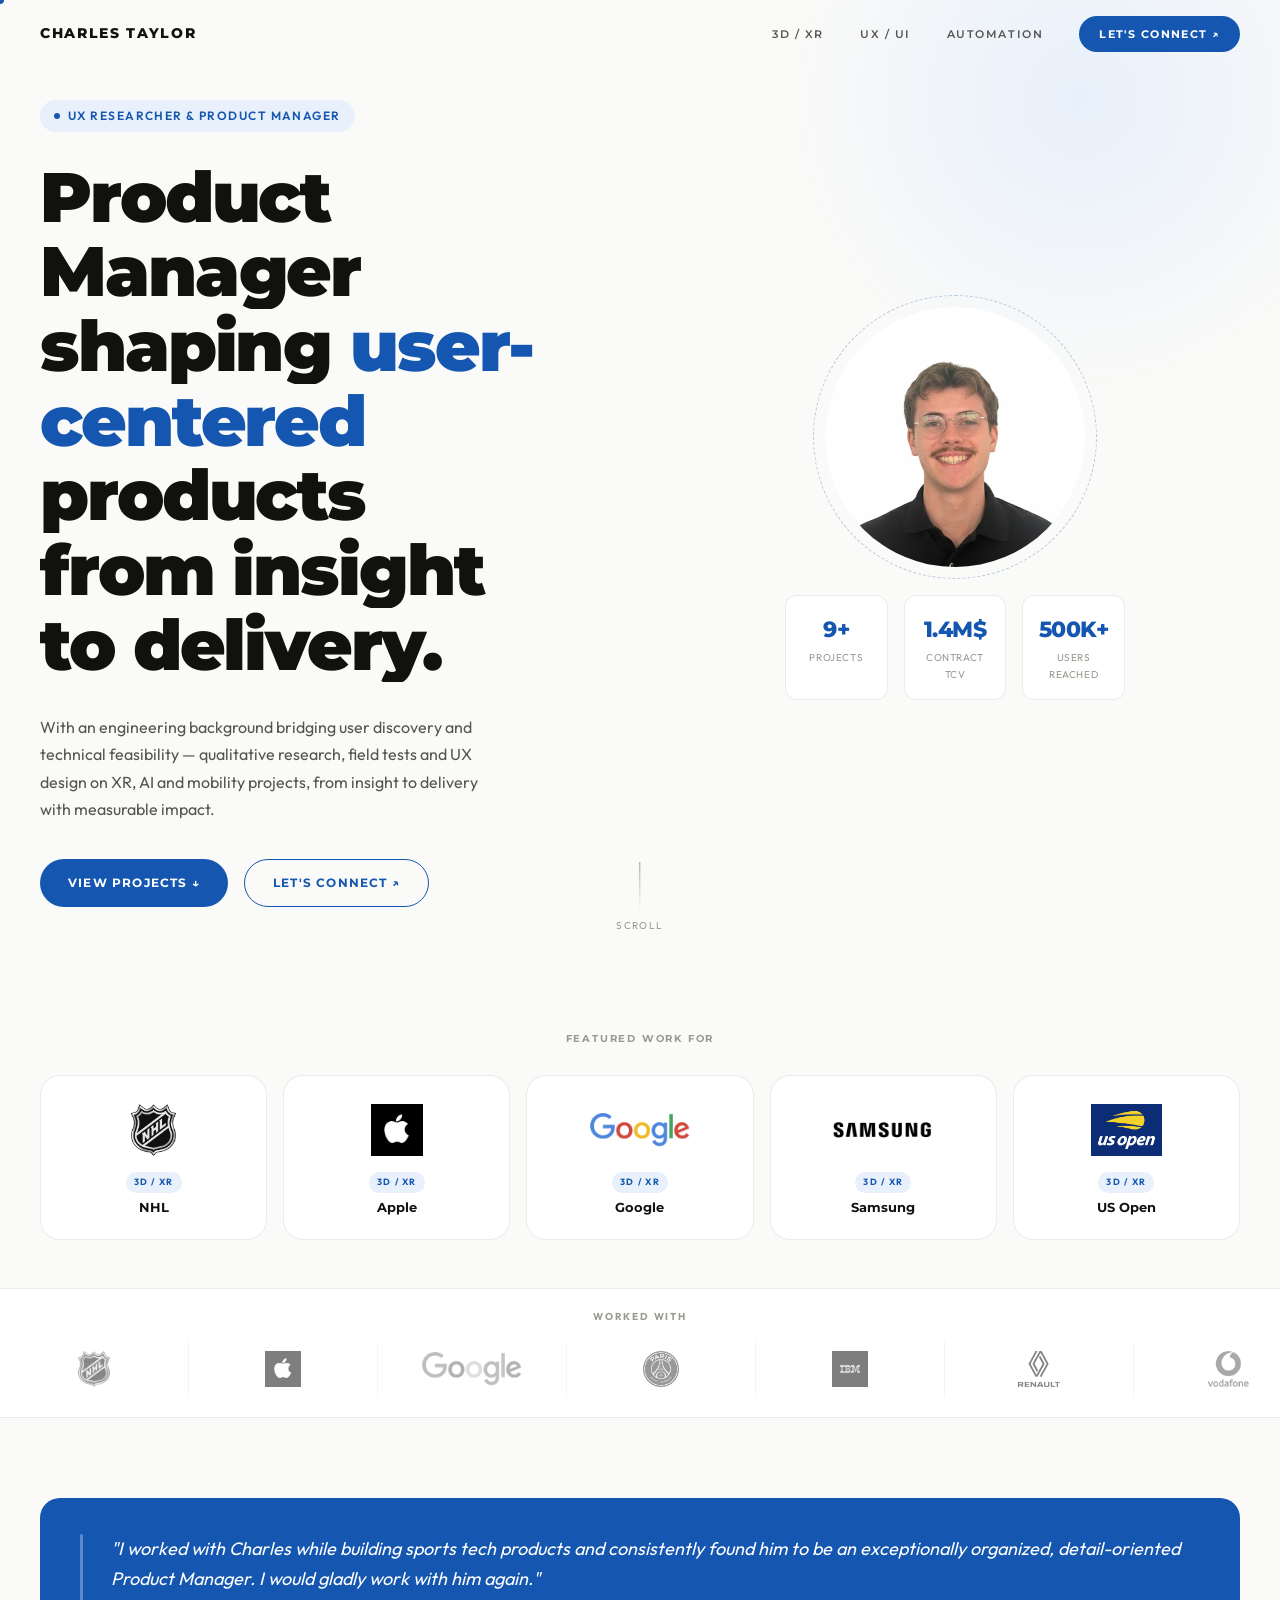
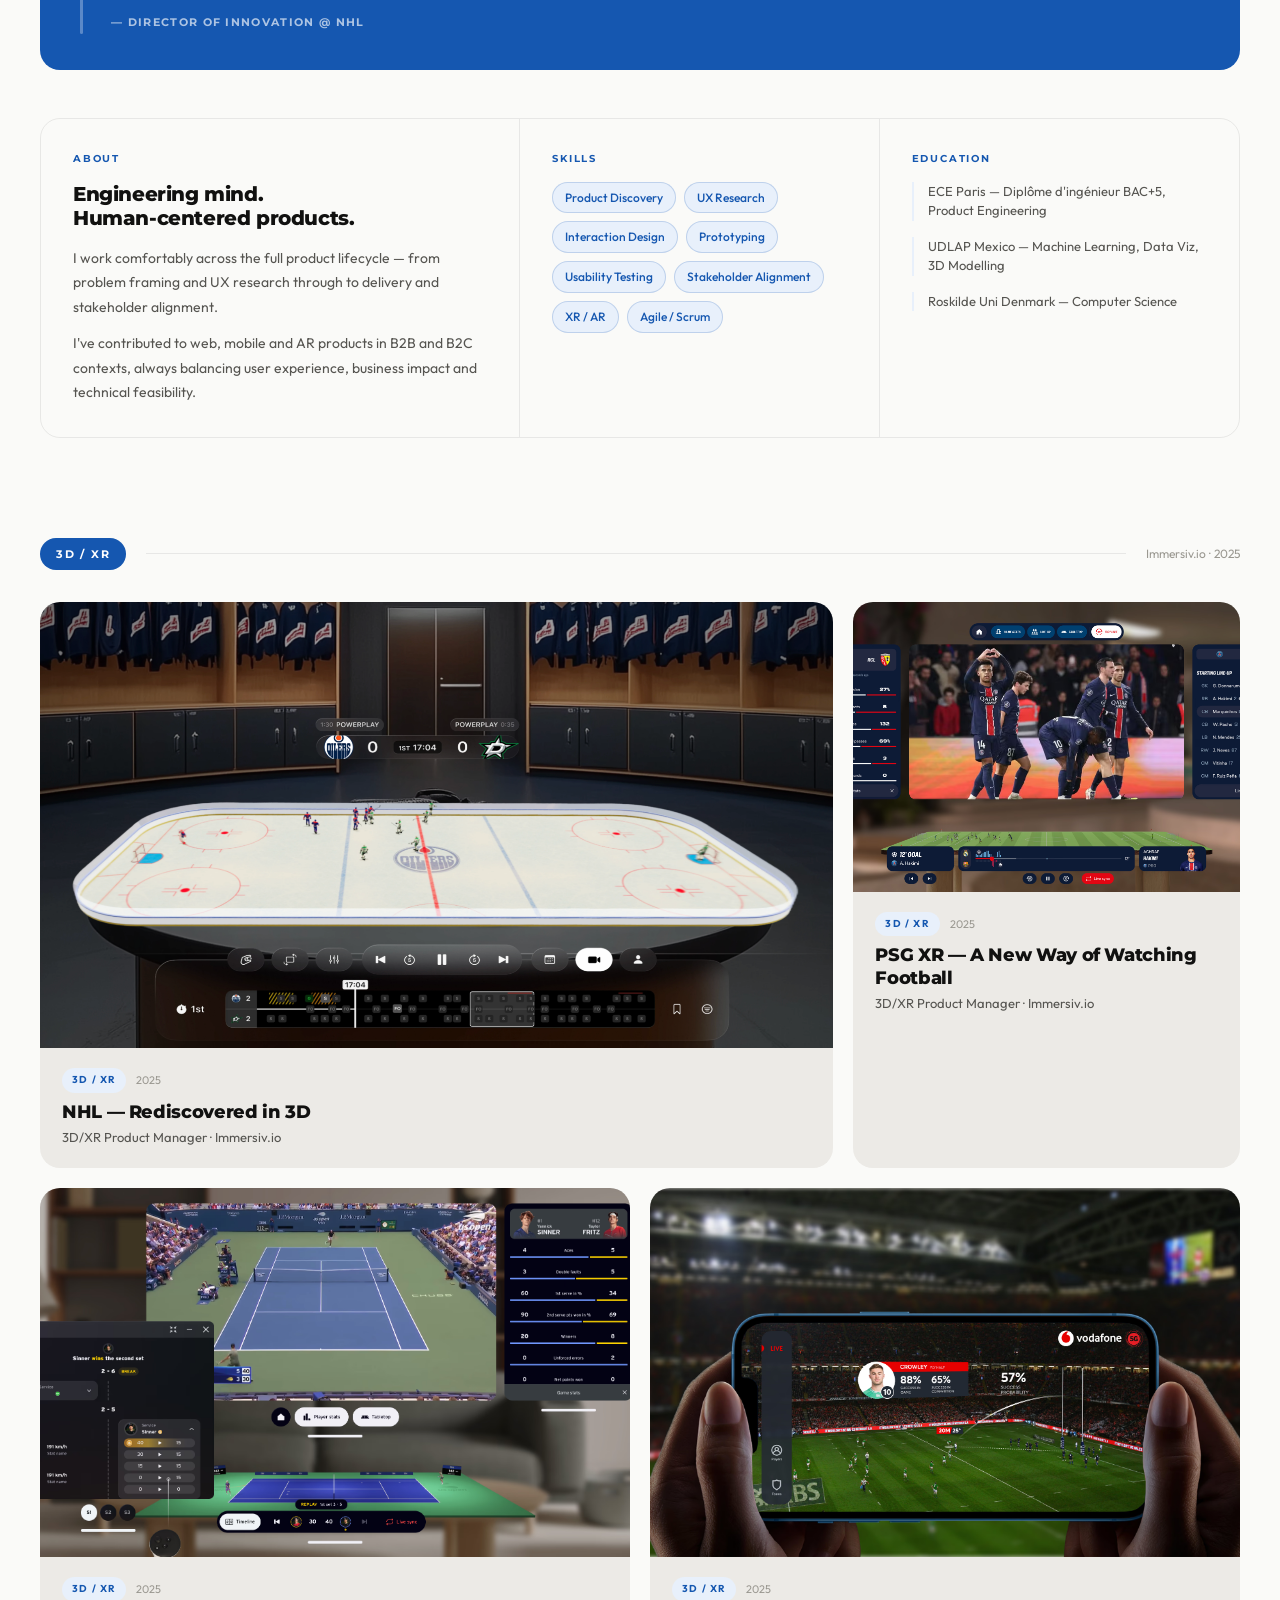
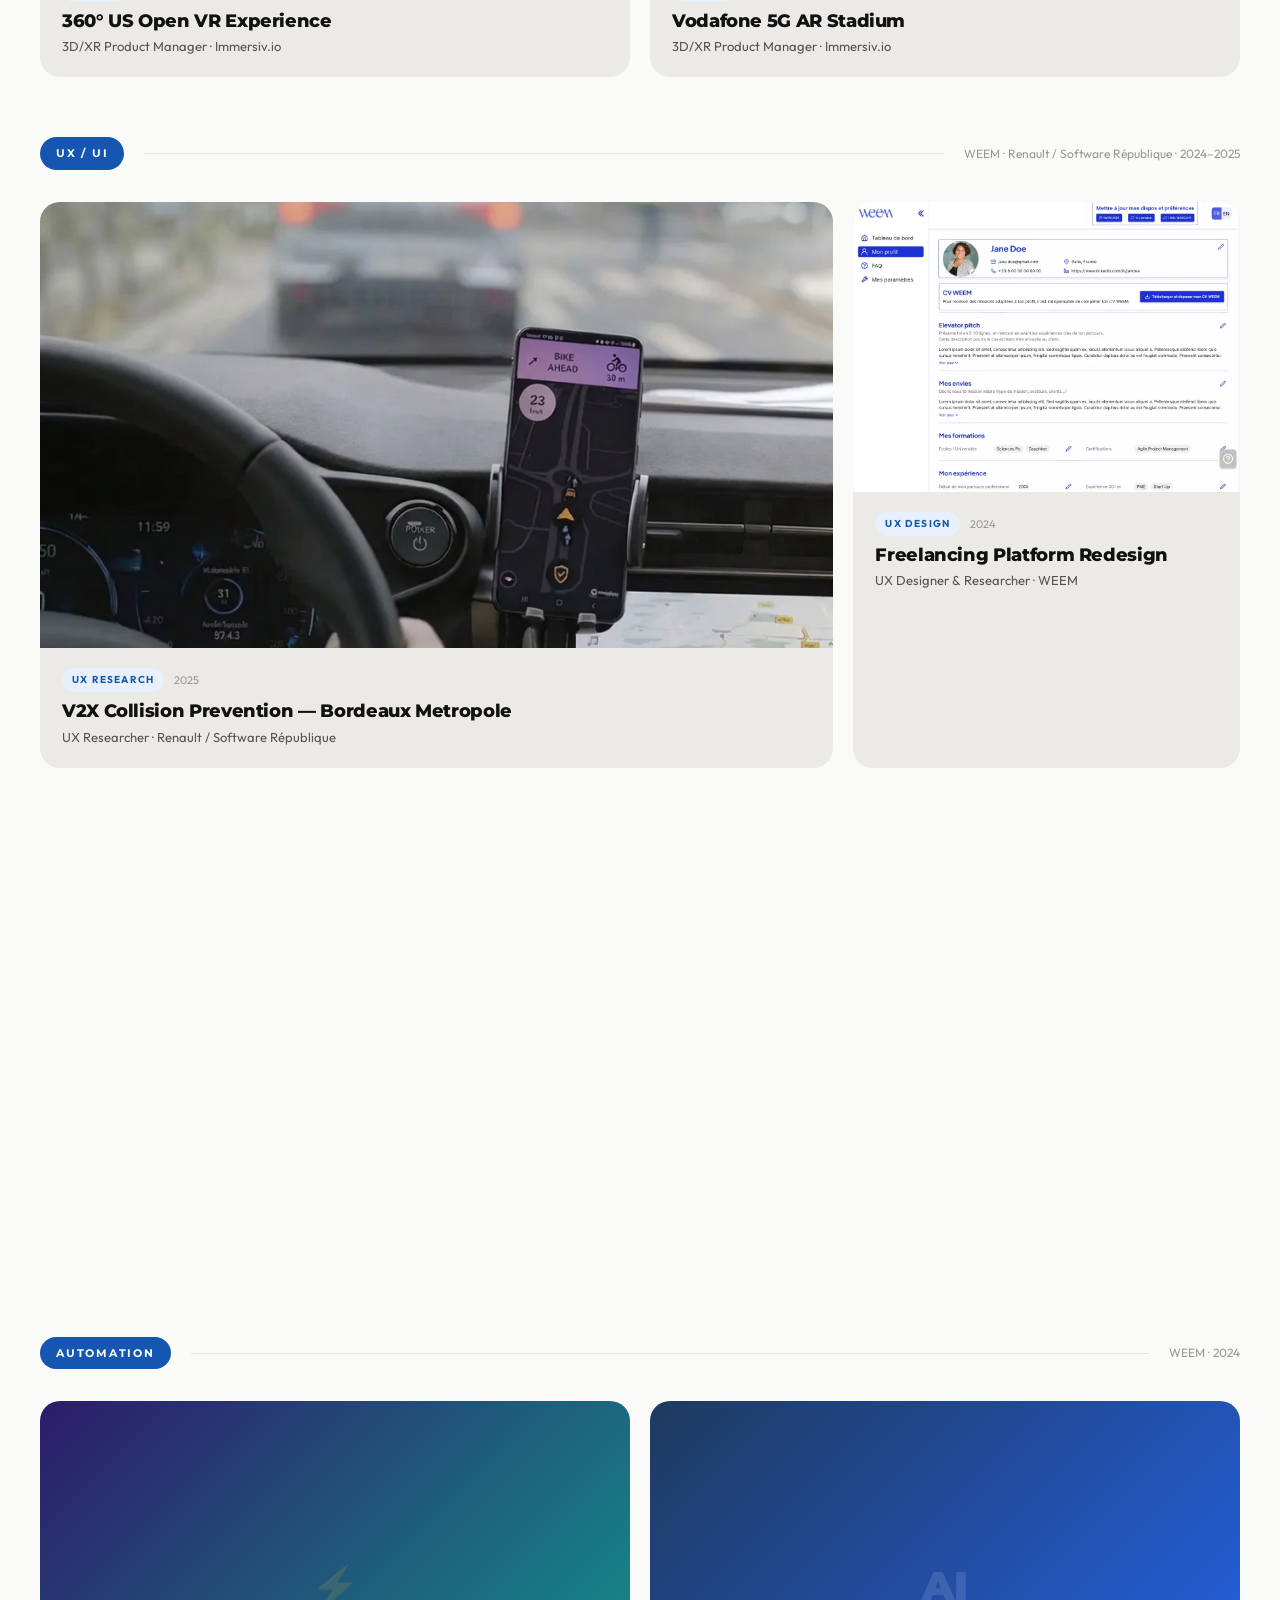
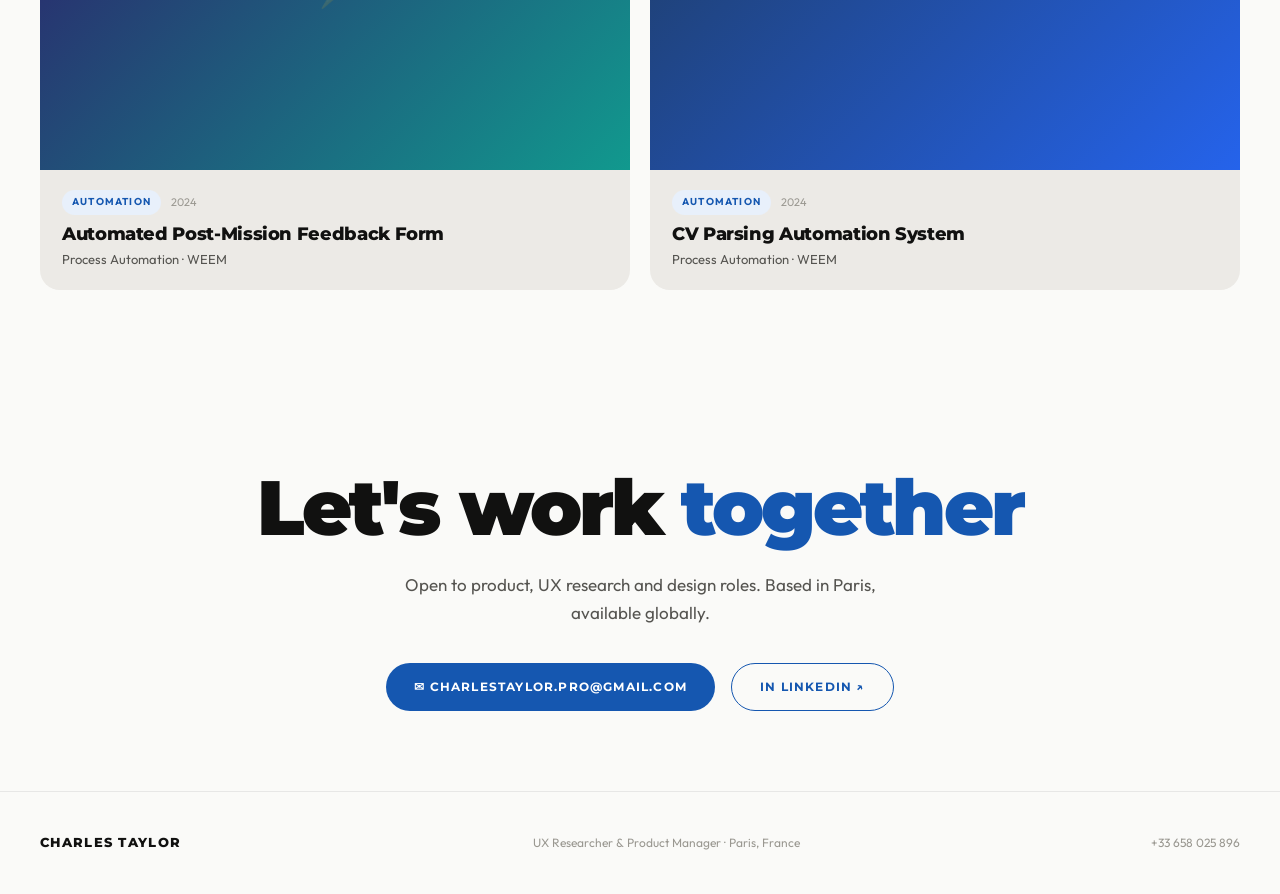
==== portfolio/index.html @ 67de45f5 "fix: correct file structure" ====
<!DOCTYPE html>
<html lang="en">
<head>
  <meta charset="UTF-8" />
  <meta name="viewport" content="width=device-width, initial-scale=1.0" />
  <title>Charles Taylor — UX Researcher & Product Manager</title>
  <link rel="stylesheet" href="css/style.css" />
  <style>
    body { opacity: 0; }
    /* Home-specific styles */
    .hero { background: var(--bg); }
    .projects-section { padding: 60px 0; }
    .projects-section + .projects-section { padding-top: 0; }

    /* Project card image fill */
    .pcard-img-wrap {
      width: 100%; height: 100%;
      position: relative; overflow: hidden;
    }
    .pcard-img-wrap img {
      width: 100%; height: 100%; 
      object-fit: cover;
      transition: transform 0.7s cubic-bezier(0.25, 0.46, 0.45, 0.94);
      display: block;
    }
    .project-card:hover .pcard-img-wrap img { transform: scale(1.06); }

    .pcard-gradient {
      position: absolute;
      inset: 0;
      background: linear-gradient(to top, rgba(13,61,128,0.8) 0%, rgba(13,61,128,0.1) 55%, transparent 100%);
      opacity: 0;
      transition: opacity 0.4s;
    }
    .project-card:hover .pcard-gradient { opacity: 1; }

    .pcard-overlay-title {
      position: absolute;
      bottom: 0; left: 0; right: 0;
      padding: 24px;
      color: var(--white);
      opacity: 0;
      transform: translateY(8px);
      transition: opacity 0.4s, transform 0.4s;
    }
    .project-card:hover .pcard-overlay-title {
      opacity: 1;
      transform: translateY(0);
    }
    .pcard-overlay-title span {
      display: block;
      font-size: 11px;
      font-weight: 700;
      letter-spacing: 0.14em;
      text-transform: uppercase;
      opacity: 0.75;
      margin-bottom: 4px;
    }
    .pcard-overlay-title strong {
      font-family: var(--ff-display);
      font-size: 18px;
      font-weight: 800;
      letter-spacing: -0.01em;
    }

    /* Fallback solid color cards (for automation projects) */
    .card-solid {
      width: 100%; height: 100%;
      display: flex;
      align-items: center;
      justify-content: center;
      font-family: var(--ff-display);
      font-size: 40px;
      font-weight: 900;
      color: rgba(255,255,255,0.12);
    }
    .card-solid.a { background: linear-gradient(135deg, #1557B0 0%, #2B72D0 100%); }
    .card-solid.b { background: linear-gradient(135deg, #0D3D80 0%, #1557B0 100%); }
    .card-solid.c { background: linear-gradient(135deg, #1a1a2e 0%, #16213e 100%); }
    .card-solid.d { background: linear-gradient(135deg, #2d1b69 0%, #11998e 100%); }
    .card-solid.e { background: linear-gradient(135deg, #1e3a5f 0%, #2563eb 100%); }
  </style>
</head>
<body>

  <!-- Cursor -->
  <div class="cursor-dot"></div>
  <div class="cursor-ring"></div>

  <!-- Nav -->
  <nav class="nav">
    <a href="index.html" class="nav-logo">CHARLES TAYLOR</a>
    <div class="nav-links">
      <a href="#xr-projects"  class="nav-link">3D / XR</a>
      <a href="#ux-projects"  class="nav-link">UX / UI</a>
      <a href="#automation"   class="nav-link">Automation</a>
      <a href="#contact"      class="nav-cta">Let's Connect ↗</a>
    </div>
    <button class="nav-menu-btn" aria-label="Open menu">
      <span></span><span></span>
    </button>
  </nav>

  <!-- Mobile Menu -->
  <div class="mobile-menu" aria-hidden="true">
    <a href="#xr-projects">3D / XR</a>
    <a href="#ux-projects">UX / UI</a>
    <a href="#automation">Automation</a>
    <a href="#contact">Let's Connect</a>
  </div>

  <!-- ══ HERO ═══════════════════════════════ -->
  <section class="hero">
    <div class="hero-inner">
      <div class="hero-left">
        <div class="hero-tag">UX Researcher & Product Manager</div>
        <h1 class="hero-title">
          <span class="line"><span>Product Manager</span></span>
          <span class="line"><span>shaping <em>user-</em></span></span>
          <span class="line"><span><em>centered</em> products</span></span>
          <span class="line"><span>from insight</span></span>
          <span class="line"><span>to delivery.</span></span>
        </h1>
        <p class="hero-bio">
          With an engineering background bridging user discovery and technical feasibility —
          qualitative research, field tests and UX design on XR, AI and mobility projects,
          from insight to delivery with measurable impact.
        </p>
        <div class="hero-actions">
          <a href="#xr-projects" class="btn-primary">View Projects ↓</a>
          <a href="#contact"     class="btn-secondary">Let's Connect ↗</a>
        </div>
      </div>
      <div class="hero-right">
        <div class="hero-photo-wrap">
          <div class="hero-photo-ring"></div>
          <div class="hero-photo">
            <img src="../Brand_assets/My current portfolio/Picture of me.avif" alt="Charles Taylor" />
          </div>
        </div>
        <div class="hero-stats">
          <div class="stat-item">
            <div class="stat-num">9+</div>
            <div class="stat-label">Projects</div>
          </div>
          <div class="stat-item">
            <div class="stat-num">1.4M$</div>
            <div class="stat-label">Contract TCV</div>
          </div>
          <div class="stat-item">
            <div class="stat-num">500K+</div>
            <div class="stat-label">Users Reached</div>
          </div>
        </div>
      </div>
    </div>
    <div class="hero-scroll">
      <div class="scroll-line"></div>
      <span>Scroll</span>
    </div>
  </section>

  <!-- ══ FEATURED CLIENTS ═════════════════ -->
  <section class="featured-clients">
    <div class="container">
      <div class="featured-label">Featured work for</div>
      <div class="featured-grid">
        <a href="projects/nhl.html" class="featured-card">
          <div class="featured-card-logo">
            <img src="../Brand_assets/Logos/NHL Logo.avif" alt="NHL" />
          </div>
          <div class="featured-card-info">
            <span class="featured-card-tag">3D / XR</span>
            <span class="featured-card-name">NHL</span>
          </div>
        </a>
        <a href="projects/psg.html" class="featured-card">
          <div class="featured-card-logo">
            <img src="../Brand_assets/Logos/Apple Logo.avif" alt="Apple" />
          </div>
          <div class="featured-card-info">
            <span class="featured-card-tag">3D / XR</span>
            <span class="featured-card-name">Apple</span>
          </div>
        </a>
        <a href="projects/psg.html" class="featured-card">
          <div class="featured-card-logo">
            <img src="../Brand_assets/Logos/Google logo.avif" alt="Google" />
          </div>
          <div class="featured-card-info">
            <span class="featured-card-tag">3D / XR</span>
            <span class="featured-card-name">Google</span>
          </div>
        </a>
        <a href="projects/nhl.html" class="featured-card">
          <div class="featured-card-logo">
            <img src="../Brand_assets/Logos/Samsung Logo.avif" alt="Samsung" />
          </div>
          <div class="featured-card-info">
            <span class="featured-card-tag">3D / XR</span>
            <span class="featured-card-name">Samsung</span>
          </div>
        </a>
        <a href="projects/usopen.html" class="featured-card">
          <div class="featured-card-logo">
            <img src="../Brand_assets/Logos/Us Open logo.avif" alt="US Open" />
          </div>
          <div class="featured-card-info">
            <span class="featured-card-tag">3D / XR</span>
            <span class="featured-card-name">US Open</span>
          </div>
        </a>
      </div>
    </div>
  </section>

  <!-- ══ LOGO STRIP ════════════════════════ -->
  <div class="logo-strip">
    <div class="logo-strip-label">Worked with</div>
    <div class="logo-track">
      <!-- Set 1 -->
      <div class="logo-set">
        <div class="logo-item"><img src="../Brand_assets/Logos/NHL Logo.avif" alt="NHL" /></div>
        <div class="logo-item"><img src="../Brand_assets/Logos/Apple Logo.avif" alt="Apple" /></div>
        <div class="logo-item"><img src="../Brand_assets/Logos/Google logo.avif" alt="Google" /></div>
        <div class="logo-item"><img src="../Brand_assets/Logos/PSG Logo.avif" alt="PSG" /></div>
        <div class="logo-item"><img src="../Brand_assets/Logos/IBM Logo.avif" alt="IBM" /></div>
        <div class="logo-item"><img src="../Brand_assets/Logos/Renault logo.avif" alt="Renault" /></div>
        <div class="logo-item"><img src="../Brand_assets/Logos/Vodafone Logo.avif" alt="Vodafone" /></div>
        <div class="logo-item"><img src="../Brand_assets/Logos/ESPN Logo.avif" alt="ESPN" /></div>
        <div class="logo-item"><img src="../Brand_assets/Logos/Samsung Logo.avif" alt="Samsung" /></div>
        <div class="logo-item"><img src="../Brand_assets/Logos/Atos Logo.avif" alt="Atos" /></div>
        <div class="logo-item"><img src="../Brand_assets/Logos/EVIDEN Logo.avif" alt="Eviden" /></div>
        <div class="logo-item"><img src="../Brand_assets/Logos/Orange logo.avif" alt="Orange" /></div>
        <div class="logo-item"><img src="../Brand_assets/Logos/Eye Net Logo.avif" alt="Eye-Net" /></div>
        <div class="logo-item"><img src="../Brand_assets/Logos/Software république logo.avif" alt="Software République" /></div>
        <div class="logo-item"><img src="../Brand_assets/Logos/Us Open logo.avif" alt="US Open" /></div>
        <div class="logo-item"><img src="../Brand_assets/Logos/Le Lab TBM Mouv! Logo.avif" alt="TBM" /></div>
      </div>
      <!-- Set 2 — duplicate for seamless loop -->
      <div class="logo-set">
        <div class="logo-item"><img src="../Brand_assets/Logos/NHL Logo.avif" alt="NHL" /></div>
        <div class="logo-item"><img src="../Brand_assets/Logos/Apple Logo.avif" alt="Apple" /></div>
        <div class="logo-item"><img src="../Brand_assets/Logos/Google logo.avif" alt="Google" /></div>
        <div class="logo-item"><img src="../Brand_assets/Logos/PSG Logo.avif" alt="PSG" /></div>
        <div class="logo-item"><img src="../Brand_assets/Logos/IBM Logo.avif" alt="IBM" /></div>
        <div class="logo-item"><img src="../Brand_assets/Logos/Renault logo.avif" alt="Renault" /></div>
        <div class="logo-item"><img src="../Brand_assets/Logos/Vodafone Logo.avif" alt="Vodafone" /></div>
        <div class="logo-item"><img src="../Brand_assets/Logos/ESPN Logo.avif" alt="ESPN" /></div>
        <div class="logo-item"><img src="../Brand_assets/Logos/Samsung Logo.avif" alt="Samsung" /></div>
        <div class="logo-item"><img src="../Brand_assets/Logos/Atos Logo.avif" alt="Atos" /></div>
        <div class="logo-item"><img src="../Brand_assets/Logos/EVIDEN Logo.avif" alt="Eviden" /></div>
        <div class="logo-item"><img src="../Brand_assets/Logos/Orange logo.avif" alt="Orange" /></div>
        <div class="logo-item"><img src="../Brand_assets/Logos/Eye Net Logo.avif" alt="Eye-Net" /></div>
        <div class="logo-item"><img src="../Brand_assets/Logos/Software république logo.avif" alt="Software République" /></div>
        <div class="logo-item"><img src="../Brand_assets/Logos/Us Open logo.avif" alt="US Open" /></div>
        <div class="logo-item"><img src="../Brand_assets/Logos/Le Lab TBM Mouv! Logo.avif" alt="TBM" /></div>
      </div>
    </div>
  </div>

  <!-- ══ ABOUT / QUOTE ══════════════════════ -->
  <section class="about-section">
    <div class="container">

      <!-- Pull quote — full width -->
      <div class="pull-quote reveal">
        <div class="pull-quote-bar"></div>
        <div class="pull-quote-body">
          <p class="pull-quote-text">
            "I worked with Charles while building sports tech products and consistently found him
            to be an exceptionally organized, detail-oriented Product Manager.
            I would gladly work with him again."
          </p>
          <span class="pull-quote-author">— Director of Innovation @ NHL</span>
        </div>
      </div>

      <!-- 3-col: bio | skills | education -->
      <div class="about-grid">
        <div class="about-col reveal reveal-delay-1">
          <div class="about-col-label">About</div>
          <h3 class="about-col-title">Engineering mind.<br/>Human-centered products.</h3>
          <p class="about-col-body">
            I work comfortably across the full product lifecycle — from problem framing
            and UX research through to delivery and stakeholder alignment.
          </p>
          <p class="about-col-body">
            I've contributed to web, mobile and AR products in B2B and B2C contexts,
            always balancing user experience, business impact and technical feasibility.
          </p>
        </div>

        <div class="about-col reveal reveal-delay-2">
          <div class="about-col-label">Skills</div>
          <div class="skills-list">
            <span class="skill-tag">Product Discovery</span>
            <span class="skill-tag">UX Research</span>
            <span class="skill-tag">Interaction Design</span>
            <span class="skill-tag">Prototyping</span>
            <span class="skill-tag">Usability Testing</span>
            <span class="skill-tag">Stakeholder Alignment</span>
            <span class="skill-tag">XR / AR</span>
            <span class="skill-tag">Agile / Scrum</span>
          </div>
        </div>

        <div class="about-col reveal reveal-delay-3">
          <div class="about-col-label">Education</div>
          <div class="edu-list">
            <div class="edu-item">ECE Paris — Diplôme d'ingénieur BAC+5, Product Engineering</div>
            <div class="edu-item">UDLAP Mexico — Machine Learning, Data Viz, 3D Modelling</div>
            <div class="edu-item">Roskilde Uni Denmark — Computer Science</div>
          </div>
        </div>
      </div>

    </div>
  </section>

  <!-- ══ 3D / XR PROJECTS ═══════════════════ -->
  <section id="xr-projects" class="projects-section">
    <div class="container">
      <div class="category-strip">
        <span class="category-label">3D / XR</span>
        <div class="category-line"></div>
        <span style="font-size:12px;color:var(--ink-light);">Immersiv.io · 2025</span>
      </div>
      <div class="projects-grid">

        <!-- NHL XR — large -->
        <a href="projects/nhl.html" class="project-card card--large reveal">
          <div class="project-card-inner">
            <div class="pcard-img-wrap">
              <img src="../Brand_assets/My current portfolio/NHL Page/First Picture.png"
                   alt="NHL XR Experience" loading="lazy" />
              <div class="pcard-gradient"></div>
              <div class="pcard-overlay-title">
                <span>3D / XR · 2025</span>
                <strong>NHL Rediscovered in 3D</strong>
              </div>
            </div>
          </div>
          <div class="project-card-body">
            <div class="project-card-meta">
              <span class="card-category">3D / XR</span>
              <span class="card-year">2025</span>
            </div>
            <div class="project-card-title">NHL — Rediscovered in 3D</div>
            <div class="project-card-role">3D/XR Product Manager · Immersiv.io</div>
            <div class="project-card-arrow">→</div>
          </div>
        </a>

        <!-- PSG XR — small -->
        <a href="projects/psg.html" class="project-card card--small reveal reveal-delay-2">
          <div class="project-card-inner">
            <div class="pcard-img-wrap">
              <img src="../Brand_assets/My current portfolio/PSG XR Page/2nd pic PSG XR.avif"
                   alt="PSG XR Experience" loading="lazy" />
              <div class="pcard-gradient"></div>
              <div class="pcard-overlay-title">
                <span>3D / XR · 2025</span>
                <strong>PSG XR: A New Way of Watching Football</strong>
              </div>
            </div>
          </div>
          <div class="project-card-body">
            <div class="project-card-meta">
              <span class="card-category">3D / XR</span>
              <span class="card-year">2025</span>
            </div>
            <div class="project-card-title">PSG XR — A New Way of Watching Football</div>
            <div class="project-card-role">3D/XR Product Manager · Immersiv.io</div>
            <div class="project-card-arrow">→</div>
          </div>
        </a>

        <!-- US Open — medium -->
        <a href="projects/usopen.html" class="project-card card--medium reveal reveal-delay-1">
          <div class="project-card-inner">
            <div class="pcard-img-wrap">
              <img src="../Brand_assets/My current portfolio/US Open Page/US Open 1st Picture.avif"
                   alt="US Open VR Experience" loading="lazy" />
              <div class="pcard-gradient"></div>
              <div class="pcard-overlay-title">
                <span>3D / XR · 2025</span>
                <strong>360° US Open VR Experience</strong>
              </div>
            </div>
          </div>
          <div class="project-card-body">
            <div class="project-card-meta">
              <span class="card-category">3D / XR</span>
              <span class="card-year">2025</span>
            </div>
            <div class="project-card-title">360° US Open VR Experience</div>
            <div class="project-card-role">3D/XR Product Manager · Immersiv.io</div>
            <div class="project-card-arrow">→</div>
          </div>
        </a>

        <!-- Vodafone — medium -->
        <a href="projects/vodafone.html" class="project-card card--medium reveal reveal-delay-2">
          <div class="project-card-inner">
            <div class="pcard-img-wrap">
              <img src="../Brand_assets/My current portfolio/Vodafone 5G AR Stadium/Experience overview Vodafone 5G AR Stadium App 4th Square Pic and cover pic.avif"
                   alt="Vodafone 5G AR Stadium" loading="lazy" />
              <div class="pcard-gradient"></div>
              <div class="pcard-overlay-title">
                <span>3D / XR · 2025</span>
                <strong>Vodafone 5G AR Stadium</strong>
              </div>
            </div>
          </div>
          <div class="project-card-body">
            <div class="project-card-meta">
              <span class="card-category">3D / XR</span>
              <span class="card-year">2025</span>
            </div>
            <div class="project-card-title">Vodafone 5G AR Stadium</div>
            <div class="project-card-role">3D/XR Product Manager · Immersiv.io</div>
            <div class="project-card-arrow">→</div>
          </div>
        </a>

      </div>
    </div>
  </section>

  <!-- ══ UX / UI PROJECTS ══════════════════ -->
  <section id="ux-projects" class="projects-section">
    <div class="container">
      <div class="category-strip">
        <span class="category-label">UX / UI</span>
        <div class="category-line"></div>
        <span style="font-size:12px;color:var(--ink-light);">WEEM · Renault / Software République · 2024–2025</span>
      </div>
      <div class="projects-grid">

        <!-- V2X — large -->
        <a href="projects/v2x.html" class="project-card card--large reveal">
          <div class="project-card-inner">
            <div class="pcard-img-wrap">
              <img src="../Brand_assets/My current portfolio/V2X Project Page/TBM APP integration pic.avif"
                   alt="V2X Collision Prevention" loading="lazy" />
              <div class="pcard-gradient"></div>
              <div class="pcard-overlay-title">
                <span>UX Research · 2025</span>
                <strong>V2X Collision Prevention</strong>
              </div>
            </div>
          </div>
          <div class="project-card-body">
            <div class="project-card-meta">
              <span class="card-category">UX Research</span>
              <span class="card-year">2025</span>
            </div>
            <div class="project-card-title">V2X Collision Prevention — Bordeaux Metropole</div>
            <div class="project-card-role">UX Researcher · Renault / Software République</div>
            <div class="project-card-arrow">→</div>
          </div>
        </a>

        <!-- Freelance Platform — small -->
        <a href="projects/freelance-platform.html" class="project-card card--small reveal reveal-delay-2">
          <div class="project-card-inner">
            <div class="pcard-img-wrap">
              <img src="../Brand_assets/My current portfolio/Platform Redesign page/Freelancing Plaform Redesign 2nd pic.webp"
                   alt="Freelancing Platform Redesign" loading="lazy" style="object-position: center 02%;" />
              <div class="pcard-gradient"></div>
              <div class="pcard-overlay-title">
                <span>UX Design · 2024</span>
                <strong>Freelancing Platform Redesign</strong>
              </div>
            </div>
          </div>
          <div class="project-card-body">
            <div class="project-card-meta">
              <span class="card-category">UX Design</span>
              <span class="card-year">2024</span>
            </div>
            <div class="project-card-title">Freelancing Platform Redesign</div>
            <div class="project-card-role">UX Designer & Researcher · WEEM</div>
            <div class="project-card-arrow">→</div>
          </div>
        </a>

        <!-- Internal Tool — medium -->
        <a href="projects/internal-tool.html" class="project-card card--medium reveal reveal-delay-1">
          <div class="project-card-inner">
            <div class="card-solid b">AI</div>
            <div class="pcard-gradient"></div>
            <div class="pcard-overlay-title">
              <span>UX Design · 2024</span>
              <strong>Internal Freelancer Search Tool</strong>
            </div>
          </div>
          <div class="project-card-body">
            <div class="project-card-meta">
              <span class="card-category">UX Design</span>
              <span class="card-year">2024</span>
            </div>
            <div class="project-card-title">Internal Freelancer Search Tool Design</div>
            <div class="project-card-role">UX Designer & Researcher · WEEM</div>
            <div class="project-card-arrow">→</div>
          </div>
        </a>

      </div>
    </div>
  </section>

  <!-- ══ AUTOMATION PROJECTS ════════════════ -->
  <section id="automation" class="projects-section">
    <div class="container">
      <div class="category-strip">
        <span class="category-label">Automation</span>
        <div class="category-line"></div>
        <span style="font-size:12px;color:var(--ink-light);">WEEM · 2024</span>
      </div>
      <div class="projects-grid">

        <!-- Automated Feedback — medium -->
        <a href="projects/automated-feedback.html" class="project-card card--medium reveal">
          <div class="project-card-inner">
            <div class="card-solid d">⚡</div>
            <div class="pcard-gradient"></div>
            <div class="pcard-overlay-title">
              <span>Automation · 2024</span>
              <strong>Automated Post-Mission Feedback</strong>
            </div>
          </div>
          <div class="project-card-body">
            <div class="project-card-meta">
              <span class="card-category">Automation</span>
              <span class="card-year">2024</span>
            </div>
            <div class="project-card-title">Automated Post-Mission Feedback Form</div>
            <div class="project-card-role">Process Automation · WEEM</div>
            <div class="project-card-arrow">→</div>
          </div>
        </a>

        <!-- CV Parsing — medium -->
        <a href="projects/parsing-automation.html" class="project-card card--medium reveal reveal-delay-2">
          <div class="project-card-inner">
            <div class="card-solid e">AI</div>
            <div class="pcard-gradient"></div>
            <div class="pcard-overlay-title">
              <span>Automation · 2024</span>
              <strong>CV Parsing Automation System</strong>
            </div>
          </div>
          <div class="project-card-body">
            <div class="project-card-meta">
              <span class="card-category">Automation</span>
              <span class="card-year">2024</span>
            </div>
            <div class="project-card-title">CV Parsing Automation System</div>
            <div class="project-card-role">Process Automation · WEEM</div>
            <div class="project-card-arrow">→</div>
          </div>
        </a>

      </div>
    </div>
  </section>

  <!-- ══ CONTACT ════════════════════════════ -->
  <section id="contact" class="contact-section">
    <div class="container">
      <h2 class="reveal">Let's work <em>together</em></h2>
      <p class="reveal reveal-delay-1">
        Open to product, UX research and design roles. Based in Paris, available globally.
      </p>
      <div class="contact-links reveal reveal-delay-2">
        <a href="mailto:charlestaylor.pro@gmail.com" class="btn-primary">
          ✉ charlestaylor.pro@gmail.com
        </a>
        <a href="https://www.linkedin.com/in/chucktaylor2002" target="_blank" rel="noopener" class="btn-secondary">
          in LinkedIn ↗
        </a>
      </div>
    </div>
  </section>

  <!-- Footer -->
  <footer>
    <span class="footer-logo">CHARLES TAYLOR</span>
    <span>UX Researcher & Product Manager · Paris, France</span>
    <span>+33 658 025 896</span>
  </footer>

  <script src="js/main.js"></script>
</body>
</html>
---- portfolio/css/style.css ----
/* =========================================
   CHARLES TAYLOR PORTFOLIO — style.css
   ========================================= */

@import url('https://fonts.googleapis.com/css2?family=Montserrat:wght@400;600;700;800;900&family=Outfit:wght@300;400;500;600&display=swap');

/* ── Variables ───────────────────────────── */
:root {
  --bg: #FAFAF8;
  --surface: #ECEAE6;
  --blue: #1557B0;
  --blue-mid: #2B72D0;
  --blue-light: #E8F0FB;
  --blue-dark: #0D3D80;
  --white: #FFFFFF;
  --ink: #111110;
  --ink-mid: #555450;
  --ink-light: #9A9891;
  --line: rgba(17, 17, 16, 0.08);
  --ff-display: 'Montserrat', sans-serif;
  --ff-body: 'Outfit', sans-serif;
  --radius: 12px;
  --radius-lg: 20px;
  --shadow: 0 4px 24px rgba(21, 87, 176, 0.08);
  --shadow-hover: 0 24px 64px rgba(21, 87, 176, 0.18);
  --transition: 0.45s cubic-bezier(0.25, 0.46, 0.45, 0.94);
  --nav-h: 68px;
}

/* ── Reset ───────────────────────────────── */
*, *::before, *::after { box-sizing: border-box; margin: 0; padding: 0; }

html { scroll-behavior: smooth; font-size: 16px; }

body {
  background: var(--bg);
  color: var(--ink);
  font-family: var(--ff-body);
  font-size: 15px;
  line-height: 1.65;
  overflow-x: hidden;
  cursor: none;
}

a { color: inherit; text-decoration: none; }
img, video { max-width: 100%; display: block; }
button { cursor: none; border: none; background: none; font-family: inherit; }

/* ── Custom Cursor ───────────────────────── */
.cursor-dot,
.cursor-ring {
  position: fixed;
  top: 0; left: 0;
  pointer-events: none;
  z-index: 9999;
  border-radius: 50%;
  transform: translate(-50%, -50%);
  transition: opacity 0.3s;
}
.cursor-dot {
  width: 8px; height: 8px;
  background: var(--blue);
}
.cursor-ring {
  width: 40px; height: 40px;
  border: 1.5px solid rgba(21, 87, 176, 0.45);
  transition: transform 0.12s ease, width 0.3s, height 0.3s, border-color 0.3s;
}
body.cursor-hover .cursor-ring {
  width: 56px; height: 56px;
  border-color: var(--blue);
}
body.cursor-hidden .cursor-dot,
body.cursor-hidden .cursor-ring { opacity: 0; }

/* ── Nav ─────────────────────────────────── */
.nav {
  position: fixed;
  top: 0; left: 0; right: 0;
  height: var(--nav-h);
  display: flex;
  align-items: center;
  justify-content: space-between;
  padding: 0 40px;
  z-index: 100;
  transition: background 0.4s, box-shadow 0.4s;
}
.nav.scrolled {
  background: rgba(250, 250, 248, 0.96);
  backdrop-filter: blur(12px);
  box-shadow: 0 1px 0 var(--line);
}
.nav-logo {
  font-family: var(--ff-display);
  font-weight: 800;
  font-size: 14px;
  letter-spacing: 0.12em;
  color: var(--ink);
}
.nav-links {
  display: flex;
  align-items: center;
  gap: 36px;
}
.nav-link {
  font-family: var(--ff-display);
  font-size: 11px;
  font-weight: 600;
  letter-spacing: 0.14em;
  color: var(--ink-mid);
  text-transform: uppercase;
  position: relative;
  transition: color 0.25s;
}
.nav-link::after {
  content: '';
  position: absolute;
  bottom: -3px; left: 0; right: 0;
  height: 1px;
  background: var(--blue);
  transform: scaleX(0);
  transform-origin: left;
  transition: transform 0.3s;
}
.nav-link:hover { color: var(--blue); }
.nav-link:hover::after,
.nav-link.active::after { transform: scaleX(1); }
.nav-link.active { color: var(--blue); }

.nav-cta {
  font-family: var(--ff-display);
  font-size: 11px;
  font-weight: 700;
  letter-spacing: 0.12em;
  text-transform: uppercase;
  color: var(--white);
  background: var(--blue);
  padding: 9px 20px;
  border-radius: 100px;
  transition: background 0.25s, transform 0.25s;
}
.nav-cta:hover { background: var(--blue-dark); transform: translateY(-1px); }

.nav-menu-btn {
  display: none;
  flex-direction: column;
  gap: 5px;
  width: 28px;
  cursor: none;
}
.nav-menu-btn span {
  display: block;
  height: 2px;
  background: var(--ink);
  border-radius: 2px;
  transition: var(--transition);
}

/* Mobile menu */
.mobile-menu {
  display: none;
  position: fixed;
  inset: 0;
  background: var(--blue-dark);
  z-index: 99;
  flex-direction: column;
  align-items: center;
  justify-content: center;
  gap: 32px;
  opacity: 0;
  pointer-events: none;
  transition: opacity 0.4s;
}
.mobile-menu.open {
  opacity: 1;
  pointer-events: all;
}
.mobile-menu a {
  font-family: var(--ff-display);
  font-size: 32px;
  font-weight: 800;
  color: var(--white);
  letter-spacing: -0.02em;
  opacity: 0;
  transform: translateY(20px);
  transition: opacity 0.4s, transform 0.4s, color 0.25s;
}
.mobile-menu.open a {
  opacity: 1;
  transform: translateY(0);
}
.mobile-menu a:hover { color: var(--blue-light); }

/* ── Hero ─────────────────────────────────── */
.hero {
  min-height: 100vh;
  padding-top: var(--nav-h);
  display: flex;
  align-items: center;
  position: relative;
  overflow: hidden;
}
.hero::before {
  content: '';
  position: absolute;
  top: -200px; right: -100px;
  width: 600px; height: 600px;
  background: radial-gradient(circle, var(--blue-light) 0%, transparent 70%);
  pointer-events: none;
}
.hero-inner {
  width: 100%;
  max-width: 1280px;
  margin: 0 auto;
  padding: 32px 40px 60px;
  display: grid;
  grid-template-columns: 1fr 1fr;
  gap: 60px;
  align-items: center;
}
.hero-tag {
  display: inline-flex;
  align-items: center;
  gap: 8px;
  font-size: 12px;
  font-weight: 600;
  letter-spacing: 0.12em;
  text-transform: uppercase;
  color: var(--blue);
  background: var(--blue-light);
  padding: 6px 14px;
  border-radius: 100px;
  margin-bottom: 28px;
}
.hero-tag::before {
  content: '';
  width: 6px; height: 6px;
  border-radius: 50%;
  background: var(--blue);
}
.hero-title {
  font-family: var(--ff-display);
  font-size: clamp(40px, 5.5vw, 72px);
  font-weight: 900;
  line-height: 1.06;
  letter-spacing: -0.03em;
  color: var(--ink);
  margin-bottom: 32px;
  overflow: hidden;
}
.hero-title .line {
  display: block;
  overflow: hidden;
}
.hero-title .line span {
  display: block;
  transform: translateY(110%);
  opacity: 0;
  animation: revealUp 0.9s cubic-bezier(0.16, 1, 0.3, 1) forwards;
}
.hero-title .line:nth-child(1) span { animation-delay: 0.1s; }
.hero-title .line:nth-child(2) span { animation-delay: 0.2s; }
.hero-title .line:nth-child(3) span { animation-delay: 0.3s; }
.hero-title .line:nth-child(4) span { animation-delay: 0.4s; }
.hero-title em {
  font-style: normal;
  color: var(--blue);
}

.hero-bio {
  font-size: 16px;
  color: var(--ink-mid);
  line-height: 1.7;
  max-width: 460px;
  margin-bottom: 36px;
  opacity: 0;
  animation: fadeUp 0.8s ease forwards 0.6s;
}

.hero-actions {
  display: flex;
  gap: 16px;
  flex-wrap: wrap;
  opacity: 0;
  animation: fadeUp 0.8s ease forwards 0.75s;
}
.btn-primary {
  display: inline-flex;
  align-items: center;
  gap: 8px;
  font-family: var(--ff-display);
  font-size: 12px;
  font-weight: 700;
  letter-spacing: 0.1em;
  text-transform: uppercase;
  color: var(--white);
  background: var(--blue);
  padding: 14px 28px;
  border-radius: 100px;
  transition: background 0.25s, transform 0.25s, box-shadow 0.25s;
}
.btn-primary:hover {
  background: var(--blue-dark);
  transform: translateY(-2px);
  box-shadow: 0 8px 24px rgba(21, 87, 176, 0.3);
}
.btn-secondary {
  display: inline-flex;
  align-items: center;
  gap: 8px;
  font-family: var(--ff-display);
  font-size: 12px;
  font-weight: 700;
  letter-spacing: 0.1em;
  text-transform: uppercase;
  color: var(--blue);
  border: 1.5px solid var(--blue);
  padding: 13px 28px;
  border-radius: 100px;
  transition: background 0.25s, color 0.25s, transform 0.25s;
}
.btn-secondary:hover {
  background: var(--blue);
  color: var(--white);
  transform: translateY(-2px);
}

.hero-right {
  display: flex;
  flex-direction: column;
  align-items: center;
  gap: 28px;
  opacity: 0;
  animation: fadeUp 0.9s ease forwards 0.4s;
}
.hero-photo-wrap {
  position: relative;
  width: 260px; height: 260px;
}
.hero-photo-ring {
  position: absolute;
  inset: -12px;
  border-radius: 50%;
  border: 1.5px dashed rgba(21, 87, 176, 0.3);
  animation: rotateSlow 30s linear infinite;
}
.hero-photo {
  width: 100%; height: 100%;
  border-radius: 50%;
  overflow: hidden;
  background: var(--blue-light);
  display: flex;
  align-items: center;
  justify-content: center;
}
.hero-photo img {
  width: 100%;
  height: 100%;
  object-fit: cover;
  object-position: center 100%;
  transform: scale(1.5);
  transform-origin: center 20%;
}
.hero-photo-initials {
  font-family: var(--ff-display);
  font-size: 56px;
  font-weight: 900;
  color: var(--blue);
  letter-spacing: -0.02em;
}

.hero-stats {
  display: grid;
  grid-template-columns: repeat(3, 1fr);
  gap: 16px;
  width: 100%;
  max-width: 340px;
}
.stat-item {
  text-align: center;
  padding: 16px 12px;
  background: var(--white);
  border-radius: var(--radius);
  border: 1px solid var(--line);
}
.stat-num {
  font-family: var(--ff-display);
  font-size: 22px;
  font-weight: 800;
  color: var(--blue);
  letter-spacing: -0.02em;
}
.stat-label {
  font-size: 10px;
  color: var(--ink-light);
  letter-spacing: 0.06em;
  text-transform: uppercase;
  margin-top: 2px;
}

.hero-scroll {
  position: absolute;
  bottom: 32px;
  left: 50%;
  transform: translateX(-50%);
  display: flex;
  flex-direction: column;
  align-items: center;
  gap: 8px;
  font-size: 10px;
  letter-spacing: 0.14em;
  text-transform: uppercase;
  color: var(--ink-light);
  animation: fadeIn 1s ease forwards 1.2s;
  opacity: 0;
}
.scroll-line {
  width: 1px; height: 48px;
  background: linear-gradient(to bottom, var(--ink-light), transparent);
  animation: scrollBounce 2s ease-in-out infinite;
}

/* ── Featured Clients ────────────────────── */
.featured-clients {
  padding: 64px 0 48px;
}
.featured-label {
  font-family: var(--ff-display);
  font-size: 10px;
  font-weight: 700;
  letter-spacing: 0.18em;
  text-transform: uppercase;
  color: var(--ink-light);
  text-align: center;
  margin-bottom: 28px;
}
.featured-grid {
  display: grid;
  grid-template-columns: repeat(5, 1fr);
  gap: 16px;
}
.featured-card {
  display: flex;
  flex-direction: column;
  align-items: center;
  gap: 16px;
  padding: 28px 20px 20px;
  background: var(--white);
  border: 1px solid var(--line);
  border-radius: var(--radius-lg);
  transition: border-color 0.25s, transform 0.25s, box-shadow 0.25s;
  cursor: none;
}
.featured-card:hover {
  border-color: var(--blue-mid);
  transform: translateY(-4px);
  box-shadow: var(--shadow-hover);
}
.featured-card-logo {
  height: 52px;
  display: flex;
  align-items: center;
  justify-content: center;
}
.featured-card-logo img {
  max-height: 52px;
  max-width: 100px;
  width: auto;
  object-fit: contain;
  filter: grayscale(0.2);
  transition: filter 0.25s;
}
.featured-card:hover .featured-card-logo img { filter: grayscale(0); }
.featured-card-info {
  display: flex;
  flex-direction: column;
  align-items: center;
  gap: 4px;
  text-align: center;
}
.featured-card-tag {
  font-size: 9px;
  font-weight: 700;
  letter-spacing: 0.14em;
  text-transform: uppercase;
  color: var(--blue);
  background: var(--blue-light);
  padding: 3px 8px;
  border-radius: 100px;
}
.featured-card-name {
  font-family: var(--ff-display);
  font-size: 13px;
  font-weight: 700;
  color: var(--ink);
}

@media (max-width: 768px) {
  .featured-grid { grid-template-columns: repeat(3, 1fr); }
}
@media (max-width: 480px) {
  .featured-grid { grid-template-columns: repeat(2, 1fr); }
}

/* ── Logo Strip ──────────────────────────── */
.logo-strip {
  border-top: 1px solid var(--line);
  border-bottom: 1px solid var(--line);
  padding: 20px 0;
  overflow: hidden;
  background: var(--white);
}
.logo-strip-label {
  text-align: center;
  font-size: 10px;
  font-weight: 700;
  letter-spacing: 0.18em;
  text-transform: uppercase;
  color: var(--ink-light);
  margin-bottom: 16px;
}
.logo-track {
  display: flex;
  width: max-content;
  animation: marquee 22s linear infinite;
}
.logo-track:hover { animation-play-state: paused; }
.logo-set {
  display: flex;
  align-items: center;
  gap: 0;
}
.logo-item {
  display: flex;
  align-items: center;
  justify-content: center;
  padding: 0 44px;
  border-right: 1px solid var(--line);
  height: 56px;
  opacity: 0.5;
  transition: opacity 0.25s;
}
.logo-item:hover { opacity: 1; }
.logo-item svg { height: 28px; width: auto; display: block; }
.logo-item img {
  width: 100px;
  height: 36px;
  object-fit: contain;
  display: block;
  filter: grayscale(1);
  transition: filter 0.25s;
}
.logo-item:hover img { filter: grayscale(0); }

@keyframes marquee {
  from { transform: translateX(0); }
  to   { transform: translateX(-50%); }
}

/* ── Section Layout ──────────────────────── */
.container {
  max-width: 1280px;
  margin: 0 auto;
  padding: 0 40px;
}

.section-header {
  display: flex;
  align-items: baseline;
  gap: 16px;
  margin-bottom: 48px;
  padding-bottom: 20px;
  border-bottom: 1px solid var(--line);
}
.section-num {
  font-family: var(--ff-display);
  font-size: 11px;
  font-weight: 700;
  letter-spacing: 0.14em;
  color: var(--blue);
  text-transform: uppercase;
}
.section-title {
  font-family: var(--ff-display);
  font-size: clamp(28px, 3.5vw, 44px);
  font-weight: 800;
  letter-spacing: -0.03em;
  color: var(--ink);
}
.section-desc {
  margin-left: auto;
  font-size: 14px;
  color: var(--ink-light);
  max-width: 260px;
  text-align: right;
}

/* ── Quote / About ───────────────────────── */
.about-section {
  padding: 80px 0 40px;
}

/* Pull quote */
.pull-quote {
  display: flex;
  gap: 28px;
  align-items: flex-start;
  padding: 36px 40px;
  background: var(--blue);
  border-radius: var(--radius-lg);
  margin-bottom: 48px;
}
.pull-quote-bar {
  width: 3px;
  min-height: 100%;
  background: rgba(255,255,255,0.3);
  border-radius: 2px;
  flex-shrink: 0;
  align-self: stretch;
}
.pull-quote-body { flex: 1; }
.pull-quote-text {
  font-size: 18px;
  line-height: 1.65;
  font-style: italic;
  color: var(--white);
  margin-bottom: 16px;
}
.pull-quote-author {
  font-family: var(--ff-display);
  font-size: 11px;
  font-weight: 700;
  letter-spacing: 0.12em;
  text-transform: uppercase;
  color: rgba(255,255,255,0.65);
}

/* 3-col about grid */
.about-grid {
  display: grid;
  grid-template-columns: 2fr 1.5fr 1.5fr;
  gap: 0;
  border: 1px solid var(--line);
  border-radius: var(--radius-lg);
  overflow: hidden;
}
.about-col {
  padding: 32px;
  border-right: 1px solid var(--line);
}
.about-col:last-child { border-right: none; }
.about-col-label {
  font-family: var(--ff-display);
  font-size: 10px;
  font-weight: 700;
  letter-spacing: 0.18em;
  text-transform: uppercase;
  color: var(--blue);
  margin-bottom: 14px;
}
.about-col-title {
  font-family: var(--ff-display);
  font-size: 20px;
  font-weight: 800;
  letter-spacing: -0.02em;
  line-height: 1.2;
  margin-bottom: 16px;
  color: var(--ink);
}
.about-col-body {
  font-size: 14px;
  color: var(--ink-mid);
  line-height: 1.75;
  margin-bottom: 12px;
}
.about-col-body:last-child { margin-bottom: 0; }

.skills-list {
  display: flex;
  flex-wrap: wrap;
  gap: 8px;
}
.skill-tag {
  font-size: 12px;
  font-weight: 500;
  color: var(--blue);
  background: var(--blue-light);
  padding: 5px 12px;
  border-radius: 100px;
  border: 1px solid rgba(21, 87, 176, 0.2);
}
.edu-list {
  display: flex;
  flex-direction: column;
  gap: 16px;
}
.edu-item {
  font-size: 13px;
  color: var(--ink-mid);
  line-height: 1.5;
  padding-left: 14px;
  border-left: 2px solid var(--blue-light);
}

@media (max-width: 900px) {
  .about-grid { grid-template-columns: 1fr; }
  .about-col { border-right: none; border-bottom: 1px solid var(--line); }
  .about-col:last-child { border-bottom: none; }
  .pull-quote { padding: 24px; }
}

/* ── Projects Grid ───────────────────────── */
.projects-section {
  padding: 100px 0;
}
.projects-grid {
  display: grid;
  grid-template-columns: repeat(12, 1fr);
  gap: 20px;
}

/* Card sizes */
.card--large  { grid-column: span 8; }
.card--medium { grid-column: span 6; }
.card--small  { grid-column: span 4; }

.project-card {
  position: relative;
  border-radius: var(--radius-lg);
  overflow: hidden;
  background: var(--surface);
  cursor: none;
  group: true;
}
.project-card-inner {
  position: relative;
  aspect-ratio: 16/10;
  overflow: hidden;
}
.card--large .project-card-inner { aspect-ratio: 16/9; }
.card--small  .project-card-inner { aspect-ratio: 4/3; }

.project-card-img {
  width: 100%;
  height: 100%;
  object-fit: cover;
  transition: transform 0.7s cubic-bezier(0.25, 0.46, 0.45, 0.94);
}
.project-card:hover .project-card-img { transform: scale(1.06); }

.project-card-overlay {
  position: absolute;
  inset: 0;
  background: linear-gradient(to top, rgba(13, 61, 128, 0.85) 0%, rgba(13, 61, 128, 0.1) 60%, transparent 100%);
  opacity: 0;
  transition: opacity 0.4s;
}
.project-card:hover .project-card-overlay { opacity: 1; }

.project-card-body {
  padding: 20px 22px;
}
.project-card-meta {
  display: flex;
  align-items: center;
  gap: 10px;
  margin-bottom: 8px;
}
.card-category {
  font-size: 10px;
  font-weight: 700;
  letter-spacing: 0.12em;
  text-transform: uppercase;
  color: var(--blue);
  background: var(--blue-light);
  padding: 4px 10px;
  border-radius: 100px;
}
.card-year {
  font-size: 11px;
  color: var(--ink-light);
}
.project-card-title {
  font-family: var(--ff-display);
  font-size: clamp(15px, 1.4vw, 19px);
  font-weight: 800;
  letter-spacing: -0.02em;
  color: var(--ink);
  margin-bottom: 4px;
  line-height: 1.25;
}
.project-card-role {
  font-size: 13px;
  color: var(--ink-mid);
}
.project-card-arrow {
  position: absolute;
  bottom: 20px; right: 22px;
  width: 36px; height: 36px;
  background: var(--blue);
  border-radius: 50%;
  display: flex;
  align-items: center;
  justify-content: center;
  color: var(--white);
  font-size: 16px;
  transform: scale(0);
  transition: transform 0.35s cubic-bezier(0.34, 1.56, 0.64, 1);
}
.project-card:hover .project-card-arrow { transform: scale(1); }

/* Fallback color backgrounds for cards without images */
.card-bg--blue   { background: linear-gradient(135deg, #1557B0, #2B72D0); }
.card-bg--dark   { background: linear-gradient(135deg, #111, #333); }
.card-bg--grey   { background: linear-gradient(135deg, #ECEAE6, #D8D5D0); }
.card-bg--green  { background: linear-gradient(135deg, #0D6E4E, #1A9E6E); }

/* ── Horizontal scroll strip (Category label) */
.category-strip {
  display: flex;
  align-items: center;
  gap: 20px;
  margin-bottom: 32px;
}
.category-label {
  font-family: var(--ff-display);
  font-size: 11px;
  font-weight: 700;
  letter-spacing: 0.16em;
  text-transform: uppercase;
  color: var(--white);
  background: var(--blue);
  padding: 7px 16px;
  border-radius: 100px;
}
.category-line {
  flex: 1;
  height: 1px;
  background: var(--line);
}

/* ── Contact ─────────────────────────────── */
.contact-section {
  padding: 120px 0 80px;
  text-align: center;
}
.contact-section h2 {
  font-family: var(--ff-display);
  font-size: clamp(40px, 6vw, 80px);
  font-weight: 900;
  letter-spacing: -0.04em;
  line-height: 1;
  margin-bottom: 24px;
}
.contact-section h2 em {
  font-style: normal;
  color: var(--blue);
}
.contact-section p {
  font-size: 17px;
  color: var(--ink-mid);
  max-width: 480px;
  margin: 0 auto 36px;
}
.contact-links {
  display: flex;
  align-items: center;
  justify-content: center;
  gap: 16px;
  flex-wrap: wrap;
}

/* ── Footer ──────────────────────────────── */
footer {
  padding: 40px;
  border-top: 1px solid var(--line);
  display: flex;
  align-items: center;
  justify-content: space-between;
  font-size: 12px;
  color: var(--ink-light);
}
.footer-logo {
  font-family: var(--ff-display);
  font-weight: 800;
  font-size: 13px;
  letter-spacing: 0.1em;
  color: var(--ink);
}

/* ══════════════════════════════════════════
   PROJECT PAGES
   ══════════════════════════════════════════ */
.project-hero {
  padding-top: calc(var(--nav-h) + 60px);
  padding-bottom: 60px;
  border-bottom: 1px solid var(--line);
}
.breadcrumb {
  display: inline-flex;
  align-items: center;
  gap: 8px;
  font-size: 12px;
  font-weight: 600;
  letter-spacing: 0.1em;
  text-transform: uppercase;
  color: var(--blue);
  margin-bottom: 32px;
  transition: opacity 0.25s;
}
.breadcrumb:hover { opacity: 0.7; }
.breadcrumb svg { transition: transform 0.25s; }
.breadcrumb:hover svg { transform: translateX(-3px); }

.project-hero-meta {
  display: flex;
  flex-wrap: wrap;
  gap: 10px;
  margin-bottom: 20px;
}
.meta-tag {
  font-size: 11px;
  font-weight: 600;
  letter-spacing: 0.1em;
  text-transform: uppercase;
  padding: 5px 14px;
  border-radius: 100px;
  border: 1.5px solid var(--line);
  color: var(--ink-mid);
}
.meta-tag.blue {
  background: var(--blue);
  color: var(--white);
  border-color: var(--blue);
}

/* Project hero detail row (Role / Available on / Client) */
.project-hero-details {
  display: flex;
  flex-wrap: wrap;
  gap: 0;
  margin-top: 32px;
  border: 1px solid var(--line);
  border-radius: var(--radius);
  overflow: hidden;
}
.detail-item {
  display: flex;
  flex-direction: column;
  gap: 4px;
  padding: 14px 24px;
  border-right: 1px solid var(--line);
  flex: 1;
  min-width: 140px;
}
.detail-item:last-child { border-right: none; }
.detail-label {
  font-size: 10px;
  font-weight: 700;
  letter-spacing: 0.12em;
  text-transform: uppercase;
  color: var(--ink-light);
}
.detail-value {
  font-size: 13px;
  font-weight: 600;
  color: var(--ink);
}

.project-title {
  font-family: var(--ff-display);
  font-size: clamp(32px, 5vw, 64px);
  font-weight: 900;
  letter-spacing: -0.04em;
  line-height: 1.05;
  margin-bottom: 24px;
}
.project-title em {
  font-style: normal;
  color: var(--blue);
}

.project-intro {
  font-size: 18px;
  color: var(--ink-mid);
  line-height: 1.7;
  max-width: 700px;
  margin-bottom: 40px;
}

/* Stats row */
.stats-row {
  display: flex;
  flex-wrap: wrap;
  gap: 0;
}
.stat-box {
  padding: 24px 36px;
  border-right: 1px solid var(--line);
}
.stat-box:first-child { padding-left: 0; }
.stat-box:last-child { border-right: none; }
.stat-box-num {
  font-family: var(--ff-display);
  font-size: 32px;
  font-weight: 900;
  color: var(--blue);
  letter-spacing: -0.03em;
}
.stat-box-label {
  font-size: 12px;
  color: var(--ink-light);
  letter-spacing: 0.06em;
  text-transform: uppercase;
}

/* Partners strip */
.partners-strip {
  display: flex;
  align-items: center;
  flex-wrap: wrap;
  gap: 24px;
  padding: 24px 0;
  border-top: 1px solid var(--line);
  border-bottom: 1px solid var(--line);
  margin-bottom: 60px;
}
.partners-label {
  font-size: 10px;
  font-weight: 700;
  letter-spacing: 0.14em;
  text-transform: uppercase;
  color: var(--ink-light);
}

/* Project content sections */
.project-section {
  padding: 80px 0;
  border-bottom: 1px solid var(--line);
}
.project-section:last-of-type { border-bottom: none; }

.section-label {
  font-family: var(--ff-display);
  font-size: 10px;
  font-weight: 700;
  letter-spacing: 0.18em;
  text-transform: uppercase;
  color: var(--blue);
  margin-bottom: 12px;
}
.section-h2 {
  font-family: var(--ff-display);
  font-size: clamp(24px, 3vw, 36px);
  font-weight: 800;
  letter-spacing: -0.03em;
  margin-bottom: 20px;
  line-height: 1.2;
}
.section-body {
  font-size: 15px;
  color: var(--ink-mid);
  line-height: 1.8;
  max-width: 680px;
}
.section-body p { margin-bottom: 16px; }
.section-body p:last-child { margin-bottom: 0; }

.content-grid {
  display: grid;
  grid-template-columns: 1fr 1fr;
  gap: 48px;
  align-items: start;
}
.content-grid.reverse { direction: rtl; }
.content-grid.reverse > * { direction: ltr; }

/* Media blocks */
.media-block {
  border-radius: var(--radius-lg);
  overflow: hidden;
  background: var(--surface);
}
.media-block img,
.media-block video {
  width: 100%;
  height: 100%;
  object-fit: cover;
  display: block;
}
.media-block video { max-height: 480px; object-fit: cover; }

.media-block iframe {
  width: 100%;
  aspect-ratio: 16/9;
  border: none;
  display: block;
}

/* Deliverables list */
.deliverables-list {
  display: flex;
  flex-direction: column;
  gap: 16px;
  margin-top: 24px;
}
.deliverable-item {
  display: flex;
  flex-wrap: wrap;
  gap: 16px;
  padding: 20px;
  background: var(--white);
  border-radius: var(--radius);
  border: 1px solid var(--line);
  transition: border-color 0.25s, box-shadow 0.25s;
  cursor: default;
}
.deliverable-item:hover {
  border-color: var(--blue-mid);
  box-shadow: var(--shadow);
}
.deliverable-preview {
  width: 100%;
  max-height: 0;
  overflow: hidden;
  opacity: 0;
  margin-top: 0;
  transition: max-height 0.5s ease, opacity 0.4s ease, margin-top 0.4s ease;
}
.deliverable-item:hover .deliverable-preview {
  max-height: 440px;
  opacity: 1;
  margin-top: 16px;
}
.deliverable-preview img {
  width: min(420px, 100%);
  height: auto;
  display: block;
  margin: 0 auto;
  border-radius: var(--radius);
  transform: scale(1.05);
  transition: transform 0.55s ease;
}
.deliverable-item:hover .deliverable-preview img,
.deliverable-item:hover .deliverable-preview video {
  transform: scale(1.0);
}
.deliverable-icon {
  width: 36px; height: 36px;
  border-radius: 8px;
  background: var(--blue-light);
  display: flex;
  align-items: center;
  justify-content: center;
  color: var(--blue);
  font-size: 16px;
  flex-shrink: 0;
}
.deliverable-text strong {
  display: block;
  font-family: var(--ff-display);
  font-size: 13px;
  font-weight: 700;
  color: var(--ink);
  margin-bottom: 2px;
}
.deliverable-text span {
  font-size: 13px;
  color: var(--ink-mid);
}

/* Experience overview grid */
.experience-grid {
  display: grid;
  grid-template-columns: repeat(2, 1fr);
  gap: 16px;
}
.experience-grid.four-cols { grid-template-columns: repeat(4, 1fr); }
.experience-grid-item {
  border-radius: var(--radius);
  overflow: hidden;
  aspect-ratio: 1;
  background: var(--surface);
}
.experience-grid-item img {
  width: 100%;
  height: 100%;
  object-fit: cover;
  transition: transform 0.5s;
}
.experience-grid-item:hover img { transform: scale(1.04); }

/* LinkedIn links */
.linkedin-links {
  display: grid;
  grid-template-columns: 1fr 1fr;
  gap: 14px;
  margin-top: 24px;
}
.linkedin-link-card {
  display: flex;
  align-items: center;
  gap: 12px;
  padding: 16px 18px;
  background: var(--white);
  border-radius: var(--radius);
  border: 1px solid var(--line);
  transition: border-color 0.25s, transform 0.25s, box-shadow 0.25s;
}
.linkedin-link-card:hover {
  border-color: #0A66C2;
  transform: translateY(-2px);
  box-shadow: 0 8px 24px rgba(10, 102, 194, 0.12);
}
.linkedin-link-icon {
  width: 36px; height: 36px;
  background: #0A66C2;
  border-radius: 8px;
  display: flex;
  align-items: center;
  justify-content: center;
  flex-shrink: 0;
}
.linkedin-link-icon svg { fill: white; width: 18px; height: 18px; }
.linkedin-link-text {
  font-size: 13px;
  font-weight: 500;
  color: var(--ink);
  line-height: 1.3;
}
.linkedin-link-arrow {
  margin-left: auto;
  color: var(--ink-light);
  font-size: 14px;
}

/* Conclusion */
.conclusion-section {
  padding: 80px 0;
  background: var(--blue);
  color: var(--white);
  border-radius: var(--radius-lg);
  margin: 60px 40px;
  text-align: center;
  padding-left: 60px;
  padding-right: 60px;
}
.conclusion-section h2 {
  font-family: var(--ff-display);
  font-size: clamp(24px, 3vw, 36px);
  font-weight: 800;
  letter-spacing: -0.03em;
  margin-bottom: 16px;
}
.conclusion-section p {
  font-size: 16px;
  opacity: 0.85;
  max-width: 620px;
  margin: 0 auto;
  line-height: 1.75;
}

/* Next project link */
.next-project {
  padding: 60px 40px;
  display: flex;
  align-items: center;
  justify-content: space-between;
  border-top: 1px solid var(--line);
  transition: background 0.3s;
}
.next-project:hover { background: var(--blue-light); }
.next-label {
  font-size: 11px;
  font-weight: 700;
  letter-spacing: 0.14em;
  text-transform: uppercase;
  color: var(--ink-light);
  margin-bottom: 6px;
}
.next-title {
  font-family: var(--ff-display);
  font-size: 24px;
  font-weight: 800;
  letter-spacing: -0.02em;
  color: var(--ink);
}
.next-arrow {
  width: 52px; height: 52px;
  border-radius: 50%;
  background: var(--blue);
  display: flex;
  align-items: center;
  justify-content: center;
  color: var(--white);
  font-size: 20px;
  transition: transform 0.3s;
}
.next-project:hover .next-arrow { transform: translateX(6px); }

/* ── Try It Out Widget (US Open) ─────────── */
.try-widget {
  position: fixed;
  bottom: 80px;
  right: 50px;
  z-index: 1000;
  opacity: 0;
  pointer-events: none;
  transition: opacity 0.35s ease;
}
.try-widget.visible {
  opacity: 1;
  pointer-events: auto;
}
.try-widget-btn {
  display: flex;
  align-items: center;
  gap: 12px;
  padding: 16px 28px;
  background: var(--blue);
  color: var(--white);
  border-radius: 100px;
  font-family: var(--ff-display);
  font-size: 15px;
  font-weight: 700;
  letter-spacing: 0.06em;
  box-shadow: 0 8px 32px rgba(21, 87, 176, 0.4);
  transition: transform 0.25s, background 0.25s, box-shadow 0.25s;
  cursor: none;
}
.try-widget-btn:hover {
  background: var(--blue-dark);
  transform: translateY(-3px);
  box-shadow: 0 16px 48px rgba(21, 87, 176, 0.5);
}

/* ── Scroll Reveal Animation Classes ─────── */
.reveal {
  opacity: 0;
  transform: translateY(30px);
  transition: opacity 0.7s ease, transform 0.7s cubic-bezier(0.16, 1, 0.3, 1);
}
.reveal.revealed {
  opacity: 1;
  transform: translateY(0);
}
.reveal-delay-1 { transition-delay: 0.1s; }
.reveal-delay-2 { transition-delay: 0.2s; }
.reveal-delay-3 { transition-delay: 0.3s; }
.reveal-delay-4 { transition-delay: 0.4s; }

/* ── Keyframes ───────────────────────────── */
@keyframes revealUp {
  to { transform: translateY(0); opacity: 1; }
}
@keyframes fadeUp {
  from { opacity: 0; transform: translateY(20px); }
  to   { opacity: 1; transform: translateY(0); }
}
@keyframes fadeIn {
  to { opacity: 1; }
}
@keyframes rotateSlow {
  from { transform: rotate(0deg); }
  to   { transform: rotate(360deg); }
}
@keyframes scrollBounce {
  0%, 100% { transform: scaleY(1); }
  50%       { transform: scaleY(0.6); }
}
@keyframes pulse {
  0%, 100% { opacity: 1; transform: scale(1); }
  50%       { opacity: 0.6; transform: scale(0.85); }
}

/* ── Responsive ──────────────────────────── */
@media (max-width: 1024px) {
  .hero-inner { grid-template-columns: 1fr; gap: 40px; text-align: center; }
  .hero-right { align-items: center; }
  .hero-bio, .btn-primary, .btn-secondary { max-width: 100%; }
  .hero-actions { justify-content: center; }
  .quote-grid { grid-template-columns: 1fr; }
  .content-grid { grid-template-columns: 1fr; }
  .content-grid.reverse { direction: ltr; }
  .projects-grid { grid-template-columns: 1fr 1fr; }
  .card--large, .card--medium, .card--small { grid-column: span 1; }
}

@media (max-width: 768px) {
  :root { --nav-h: 60px; }
  .nav { padding: 0 20px; }
  .nav-links { display: none; }
  .nav-menu-btn { display: flex; }
  .mobile-menu { display: flex; }
  .container { padding: 0 20px; }
  .hero-inner { padding: 60px 20px; }
  .projects-grid { grid-template-columns: 1fr; }
  .card--large, .card--medium, .card--small { grid-column: span 1; }
  .stats-row { flex-direction: column; }
  .stat-box { border-right: none; border-bottom: 1px solid var(--line); padding: 16px 0; }
  .stat-box:last-child { border-bottom: none; }
  .linkedin-links { grid-template-columns: 1fr; }
  .experience-grid.four-cols { grid-template-columns: repeat(2, 1fr); }
  .conclusion-section { margin: 40px 20px; padding: 60px 24px; }
  .next-project { padding: 40px 20px; }
  .try-widget { bottom: 20px; right: 20px; }
  footer { flex-direction: column; gap: 12px; text-align: center; }
}

/* ── Misc Utilities ──────────────────────── */
.text-blue    { color: var(--blue); }
.mt-8  { margin-top: 8px; }
.mt-16 { margin-top: 16px; }
.mt-24 { margin-top: 24px; }
.mt-40 { margin-top: 40px; }
.mb-8  { margin-bottom: 8px; }
.mb-16 { margin-bottom: 16px; }
.mb-24 { margin-bottom: 24px; }
.mb-40 { margin-bottom: 40px; }
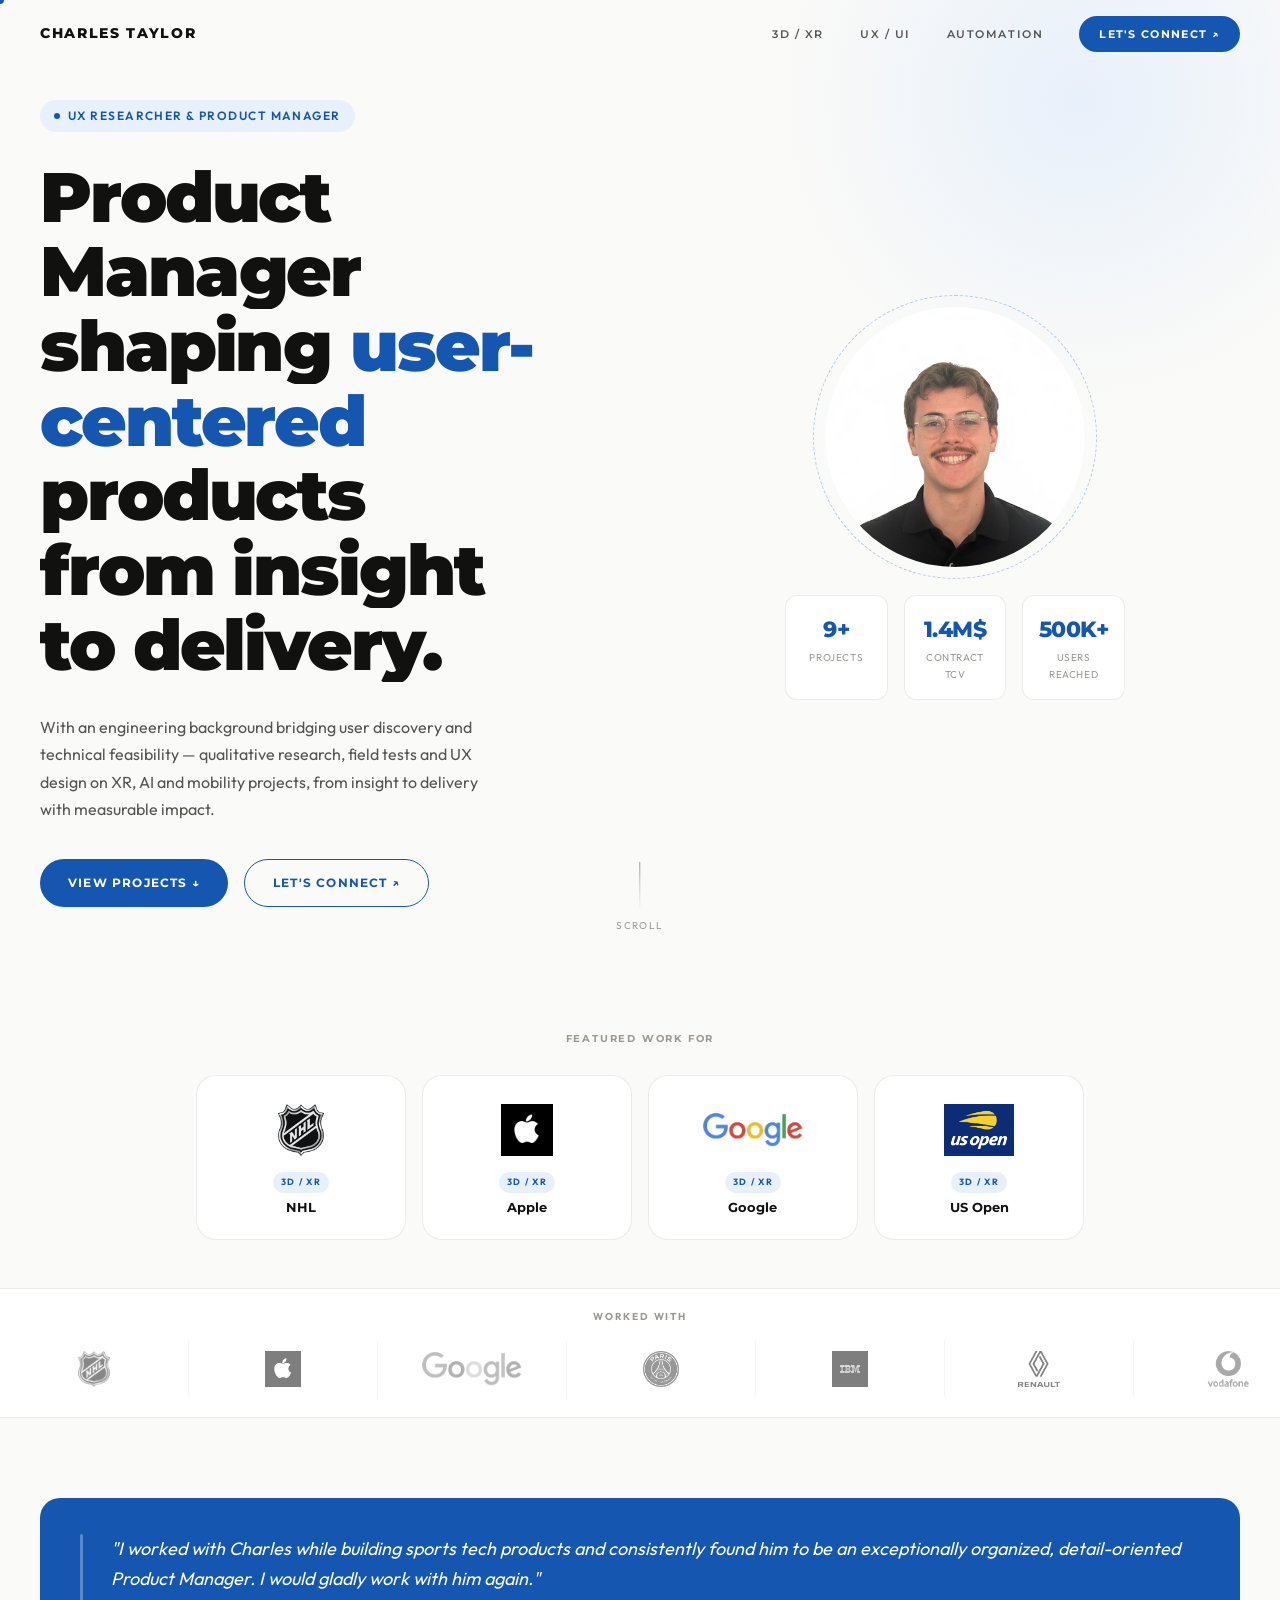
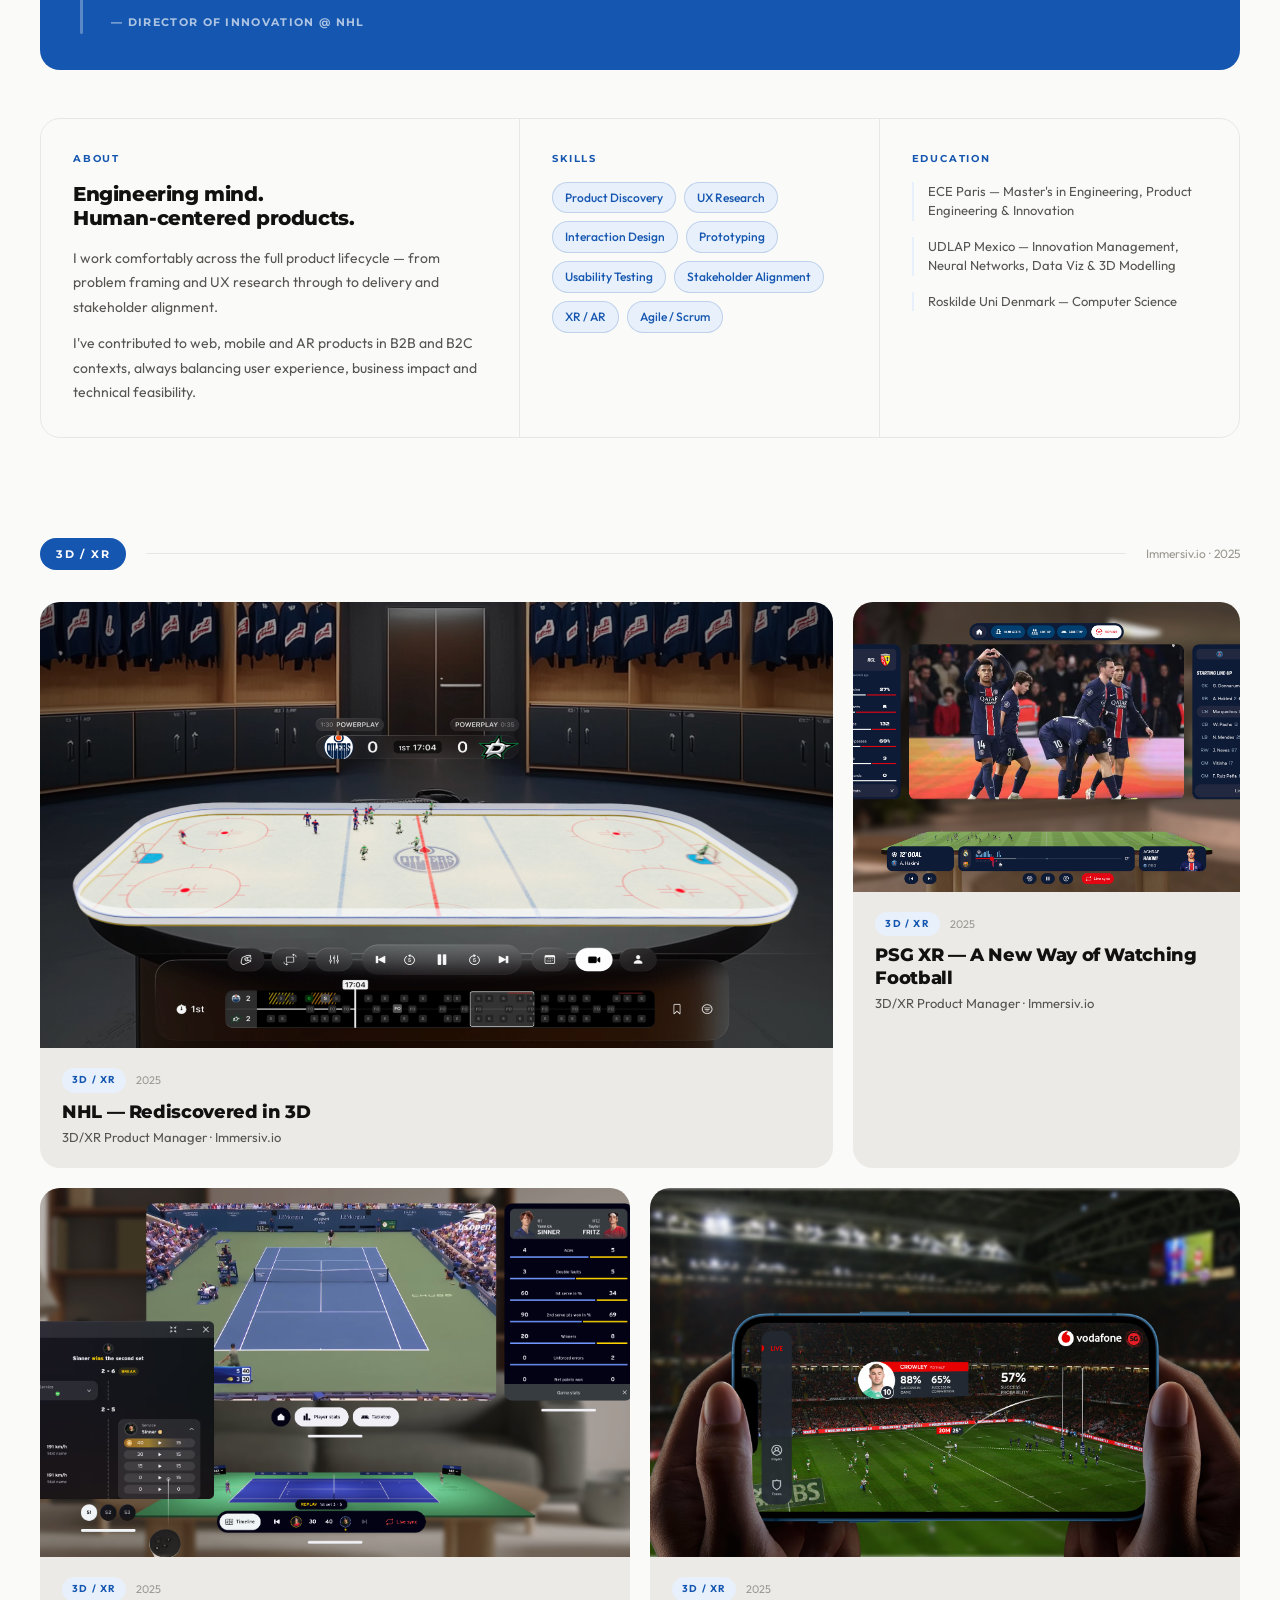
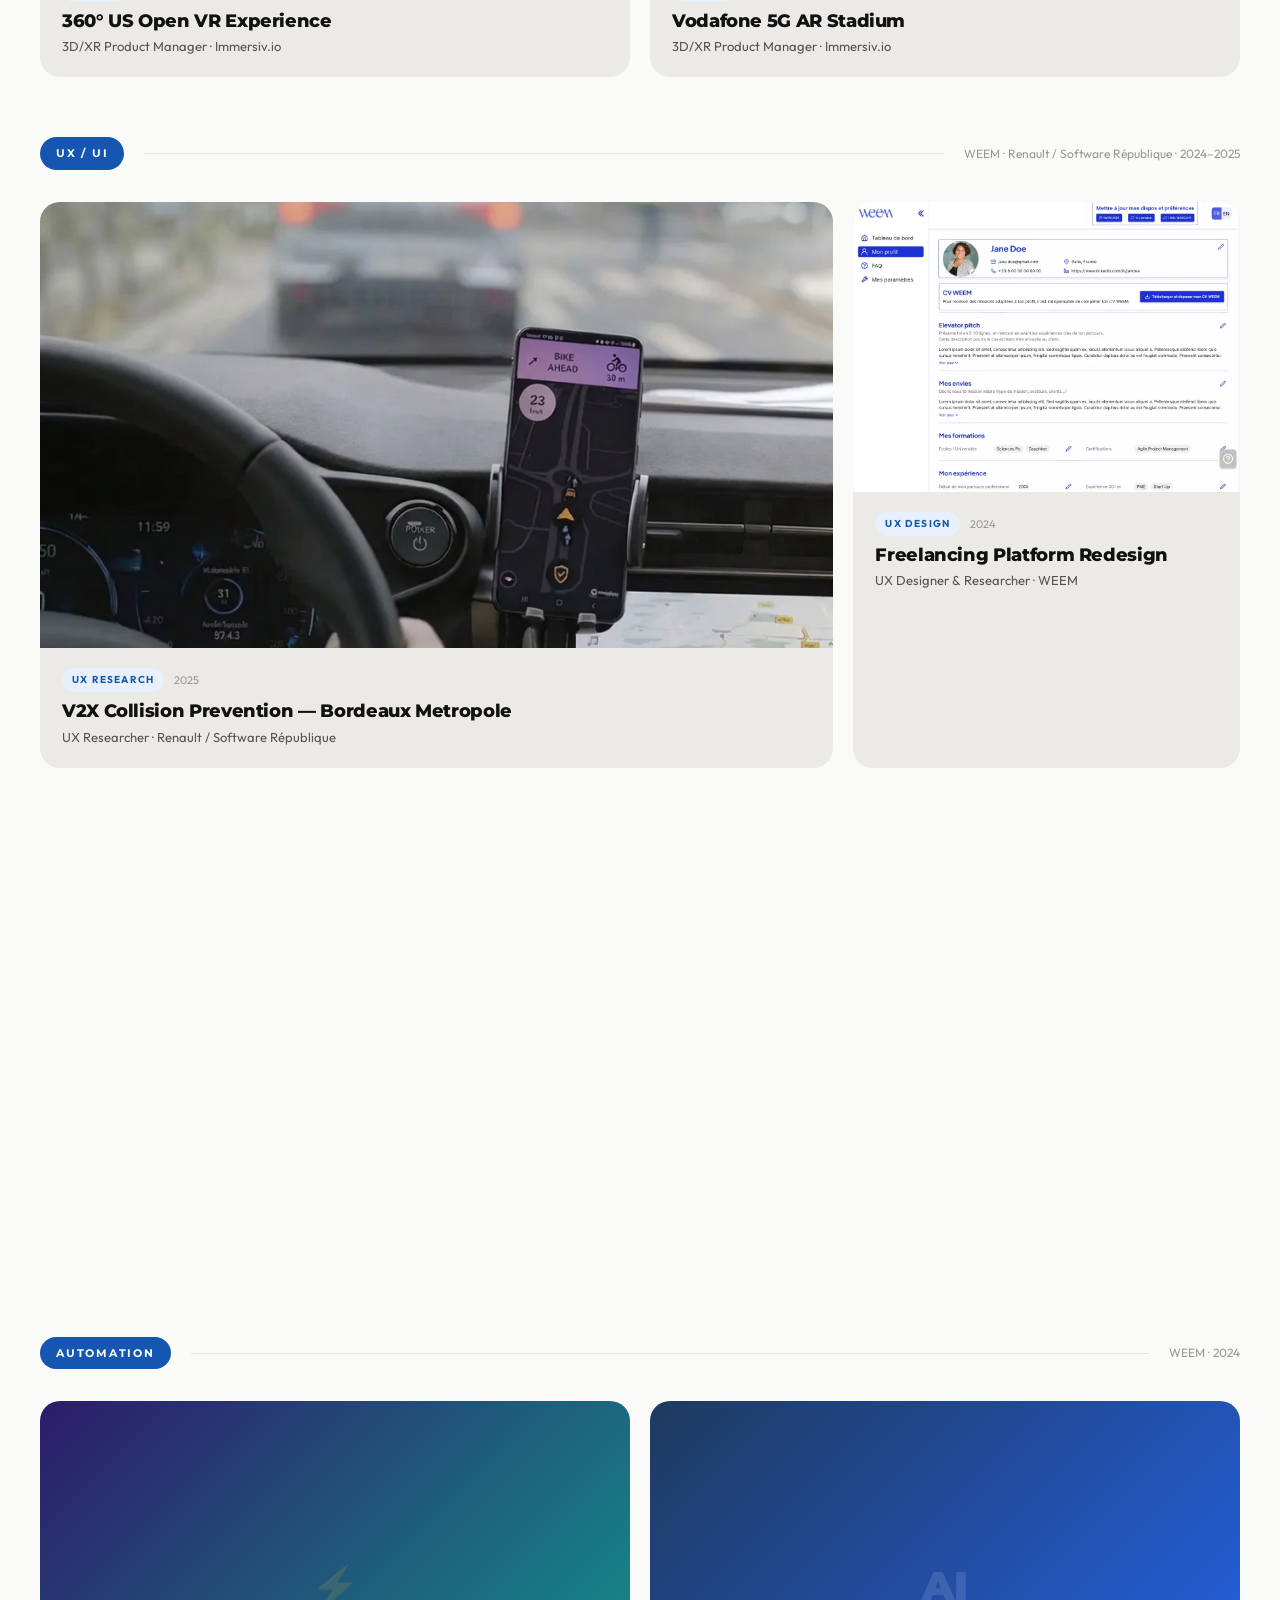
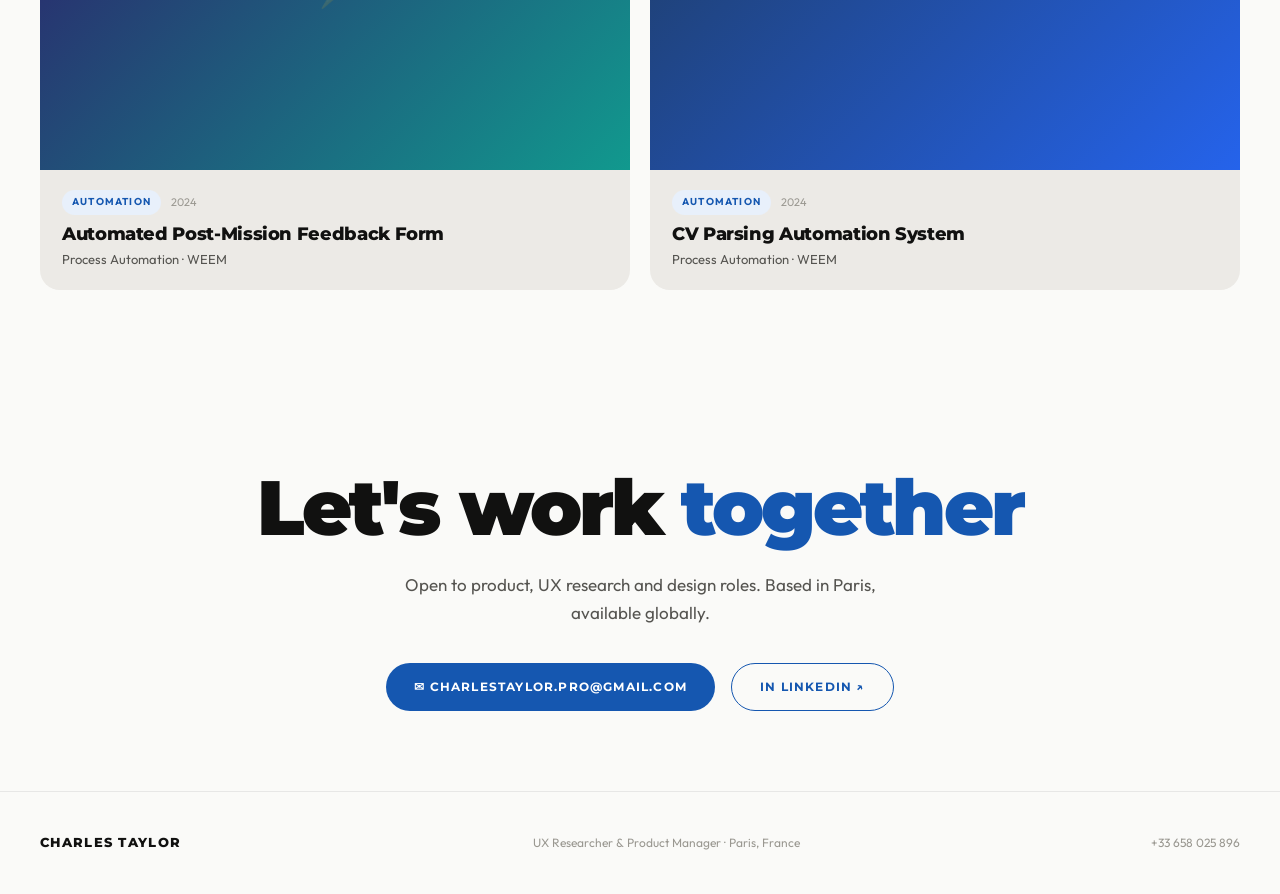
==== commit 5ce13b3c: "Responsiveness fixes, featured cards resize, misc refinements - Hide PiP video on mobile (≤768px) fo" ====
--- a/portfolio/index.html
+++ b/portfolio/index.html
@@ -140,15 +140,15 @@
         </div>
         <div class="hero-stats">
           <div class="stat-item">
-            <div class="stat-num">9+</div>
+            <div class="stat-num" data-count="9" data-suffix="+">9+</div>
             <div class="stat-label">Projects</div>
           </div>
           <div class="stat-item">
-            <div class="stat-num">1.4M$</div>
+            <div class="stat-num" data-count="1.4" data-suffix="M$" data-decimals="1">1.4M$</div>
             <div class="stat-label">Contract TCV</div>
           </div>
           <div class="stat-item">
-            <div class="stat-num">500K+</div>
+            <div class="stat-num" data-count="500" data-suffix="K+">500K+</div>
             <div class="stat-label">Users Reached</div>
           </div>
         </div>
@@ -174,7 +174,7 @@
             <span class="featured-card-name">NHL</span>
           </div>
         </a>
-        <a href="projects/psg.html" class="featured-card">
+        <a href="projects/nhl.html" class="featured-card">
           <div class="featured-card-logo">
             <img src="../Brand_assets/Logos/Apple Logo.avif" alt="Apple" />
           </div>
@@ -190,15 +190,6 @@
           <div class="featured-card-info">
             <span class="featured-card-tag">3D / XR</span>
             <span class="featured-card-name">Google</span>
-          </div>
-        </a>
-        <a href="projects/nhl.html" class="featured-card">
-          <div class="featured-card-logo">
-            <img src="../Brand_assets/Logos/Samsung Logo.avif" alt="Samsung" />
-          </div>
-          <div class="featured-card-info">
-            <span class="featured-card-tag">3D / XR</span>
-            <span class="featured-card-name">Samsung</span>
           </div>
         </a>
         <a href="projects/usopen.html" class="featured-card">
@@ -308,8 +299,8 @@
         <div class="about-col reveal reveal-delay-3">
           <div class="about-col-label">Education</div>
           <div class="edu-list">
-            <div class="edu-item">ECE Paris — Diplôme d'ingénieur BAC+5, Product Engineering</div>
-            <div class="edu-item">UDLAP Mexico — Machine Learning, Data Viz, 3D Modelling</div>
+            <div class="edu-item">ECE Paris — Master's in Engineering, Product Engineering &amp; Innovation</div>
+            <div class="edu-item">UDLAP Mexico — Innovation Management, Neural Networks, Data Viz &amp; 3D Modelling</div>
             <div class="edu-item">Roskilde Uni Denmark — Computer Science</div>
           </div>
         </div>
--- a/portfolio/css/style.css
+++ b/portfolio/css/style.css
@@ -435,16 +435,20 @@
   margin-bottom: 28px;
 }
 .featured-grid {
-  display: grid;
-  grid-template-columns: repeat(5, 1fr);
+  display: flex;
+  justify-content: center;
   gap: 16px;
+  flex-wrap: wrap;
+}
+.featured-grid .featured-card {
+  flex: 0 0 210px;
 }
 .featured-card {
   display: flex;
   flex-direction: column;
   align-items: center;
   gap: 16px;
-  padding: 28px 20px 20px;
+  padding: 28px 12px 20px;
   background: var(--white);
   border: 1px solid var(--line);
   border-radius: var(--radius-lg);
@@ -496,10 +500,10 @@
 }
 
 @media (max-width: 768px) {
-  .featured-grid { grid-template-columns: repeat(3, 1fr); }
+  .featured-grid .featured-card { flex: 0 0 calc(50% - 8px); }
 }
 @media (max-width: 480px) {
-  .featured-grid { grid-template-columns: repeat(2, 1fr); }
+  .featured-grid .featured-card { flex: 0 0 calc(50% - 8px); }
 }
 
 /* ── Logo Strip ──────────────────────────── */
@@ -1128,12 +1132,12 @@
   transition: max-height 0.5s ease, opacity 0.4s ease, margin-top 0.4s ease;
 }
 .deliverable-item:hover .deliverable-preview {
-  max-height: 440px;
+  max-height: 640px;
   opacity: 1;
   margin-top: 16px;
 }
 .deliverable-preview img {
-  width: min(420px, 100%);
+  width: min(640px, 100%);
   height: auto;
   display: block;
   margin: 0 auto;
@@ -1236,14 +1240,12 @@
 
 /* Conclusion */
 .conclusion-section {
-  padding: 80px 0;
+  padding: 56px 20px;
   background: var(--blue);
   color: var(--white);
   border-radius: var(--radius-lg);
   margin: 60px 40px;
   text-align: center;
-  padding-left: 60px;
-  padding-right: 60px;
 }
 .conclusion-section h2 {
   font-family: var(--ff-display);
@@ -1255,7 +1257,7 @@
 .conclusion-section p {
   font-size: 16px;
   opacity: 0.85;
-  max-width: 620px;
+  max-width: 1100px;
   margin: 0 auto;
   line-height: 1.75;
 }
@@ -1316,17 +1318,18 @@
   display: flex;
   align-items: center;
   gap: 12px;
-  padding: 16px 28px;
+  padding: 17px 30px;
   background: var(--blue);
   color: var(--white);
   border-radius: 100px;
   font-family: var(--ff-display);
-  font-size: 15px;
+  font-size: 16px;
   font-weight: 700;
   letter-spacing: 0.06em;
-  box-shadow: 0 8px 32px rgba(21, 87, 176, 0.4);
+  box-shadow: 0 12px 48px rgba(21, 87, 176, 0.5);
   transition: transform 0.25s, background 0.25s, box-shadow 0.25s;
   cursor: none;
+  border: 2px solid rgba(255,255,255,0.15);
 }
 .try-widget-btn:hover {
   background: var(--blue-dark);
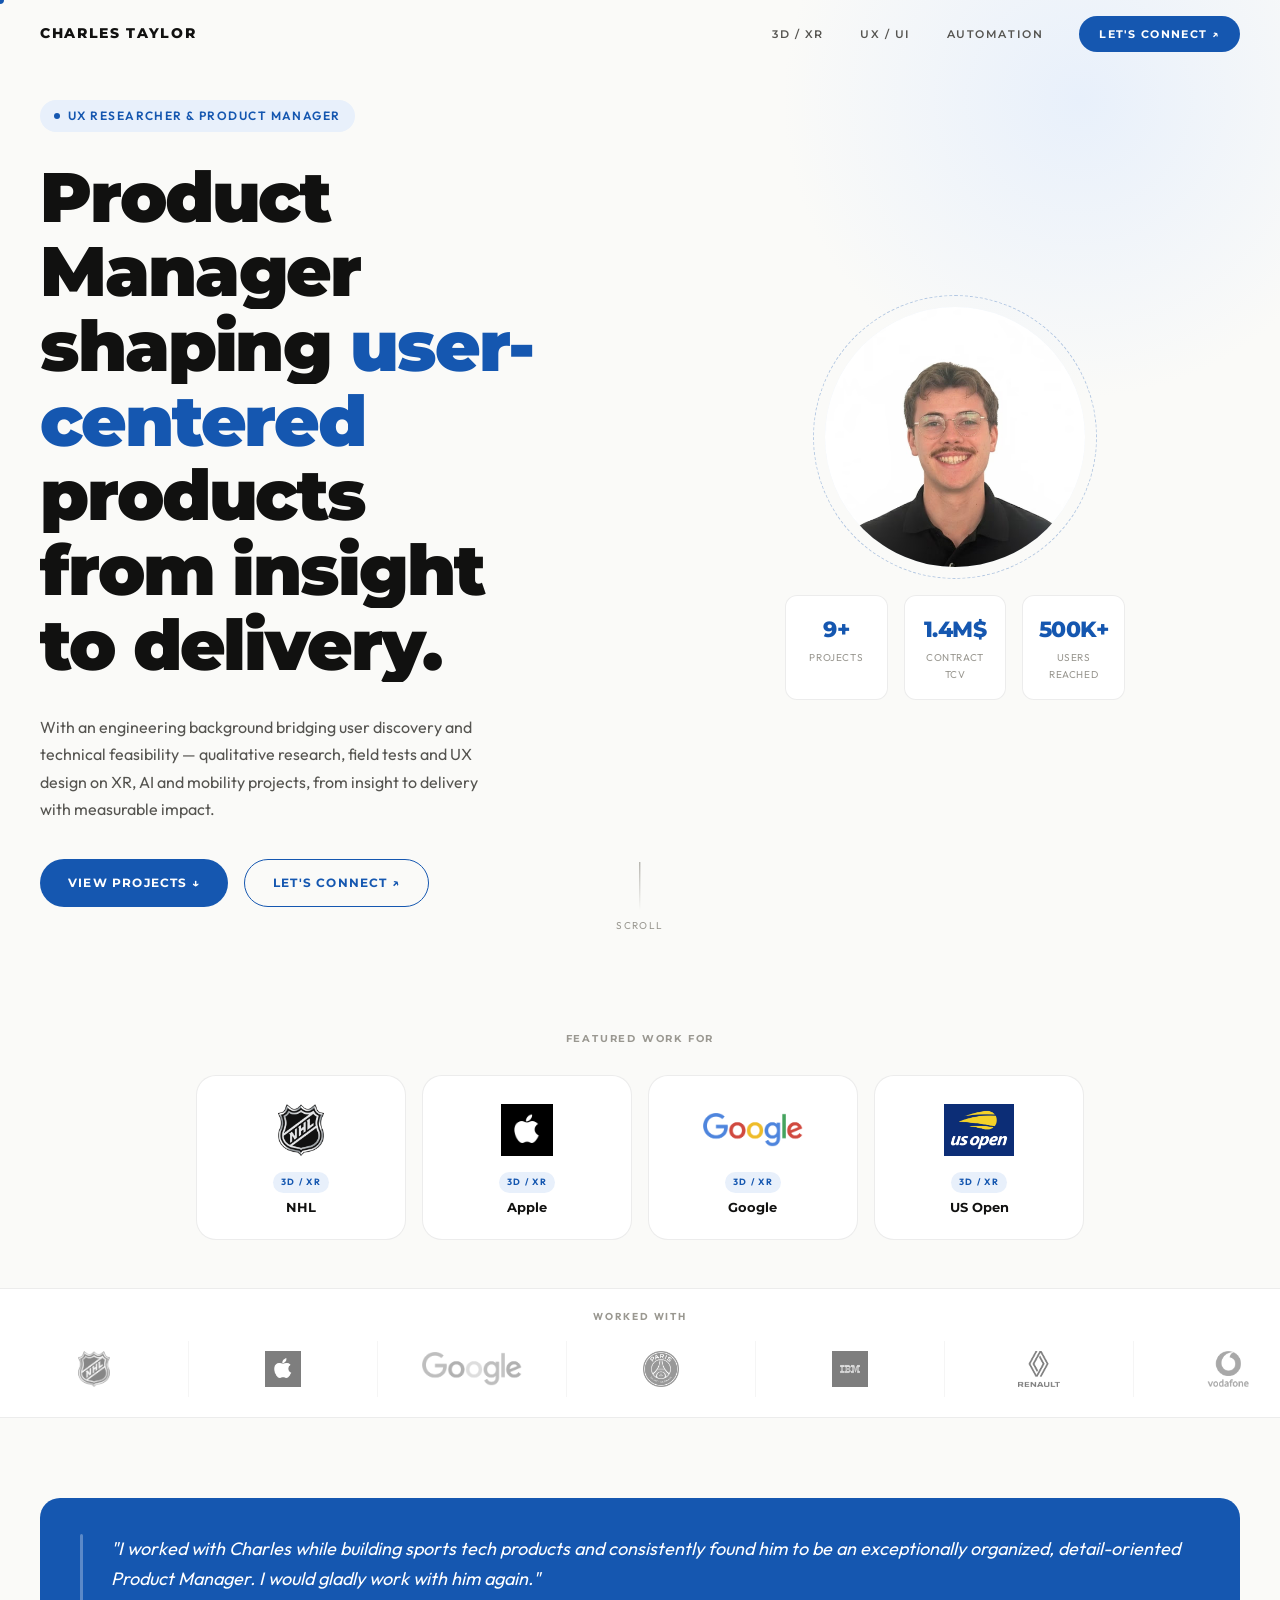
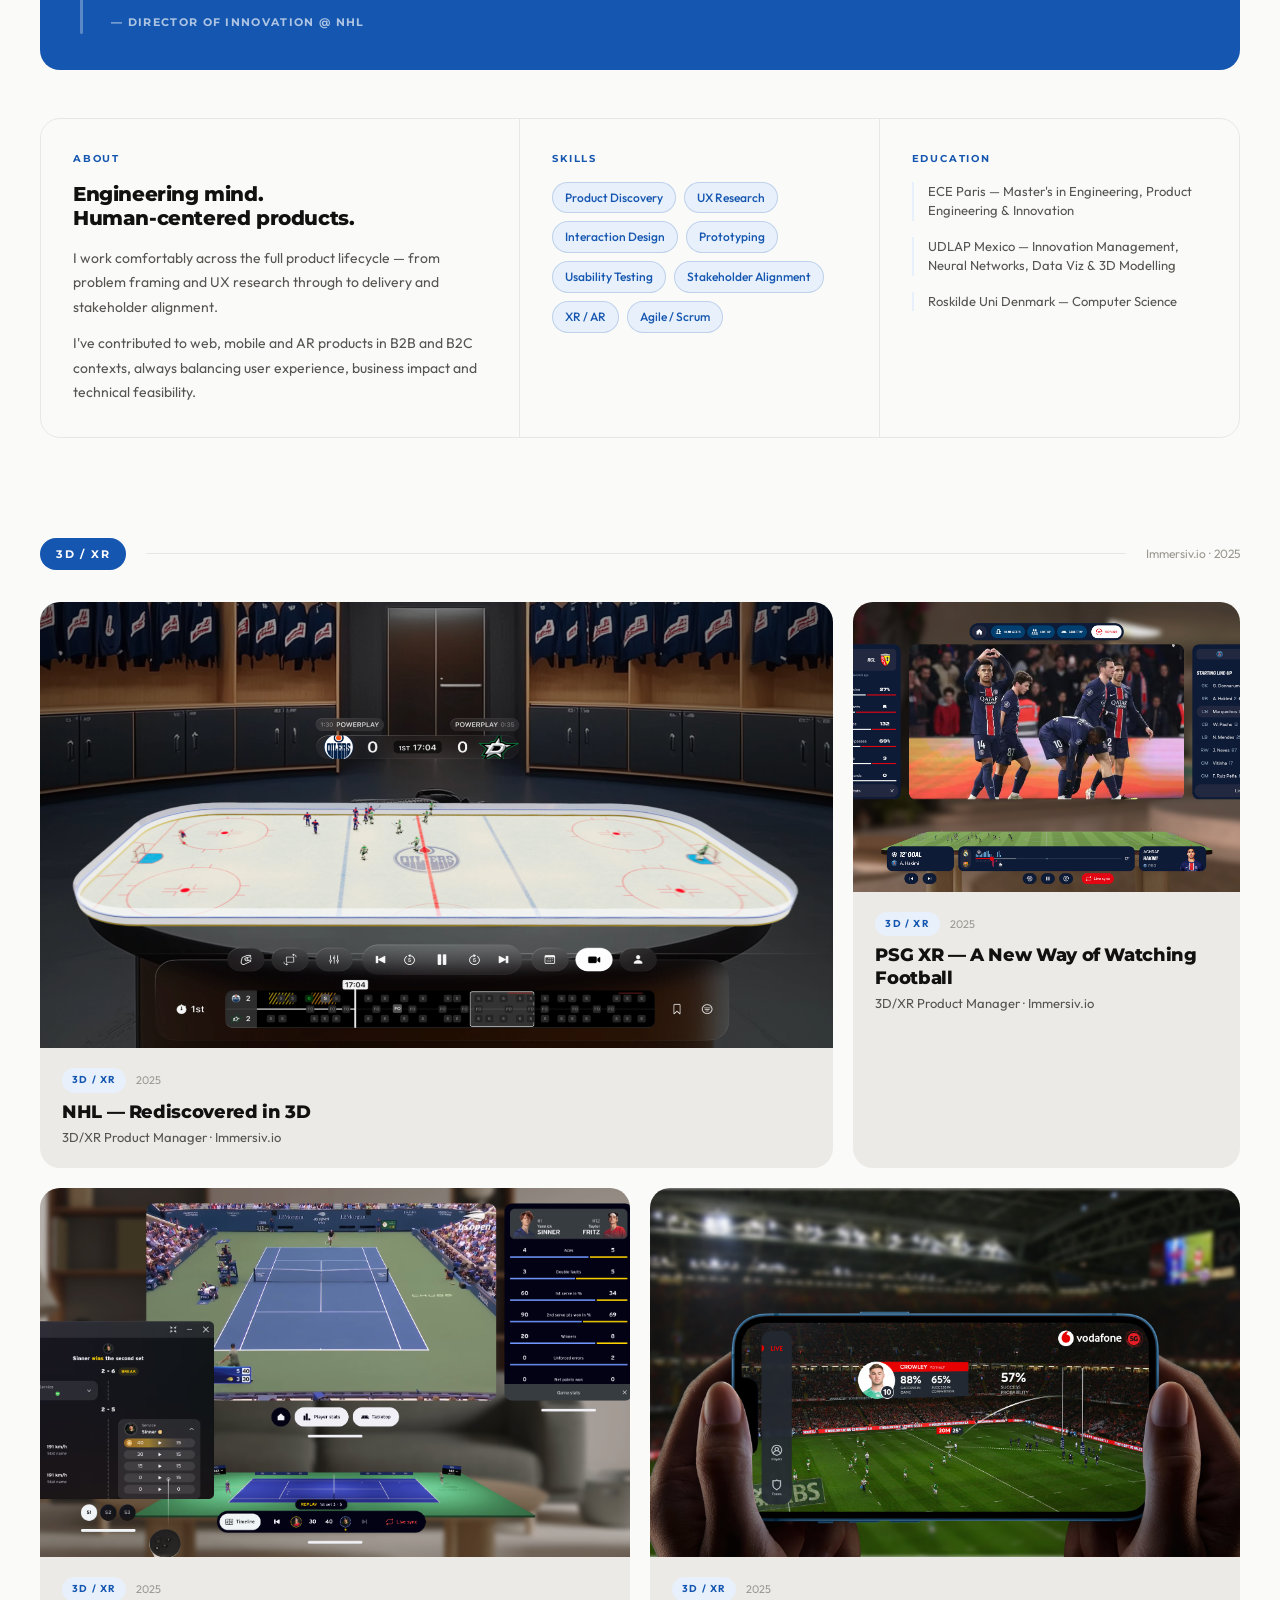
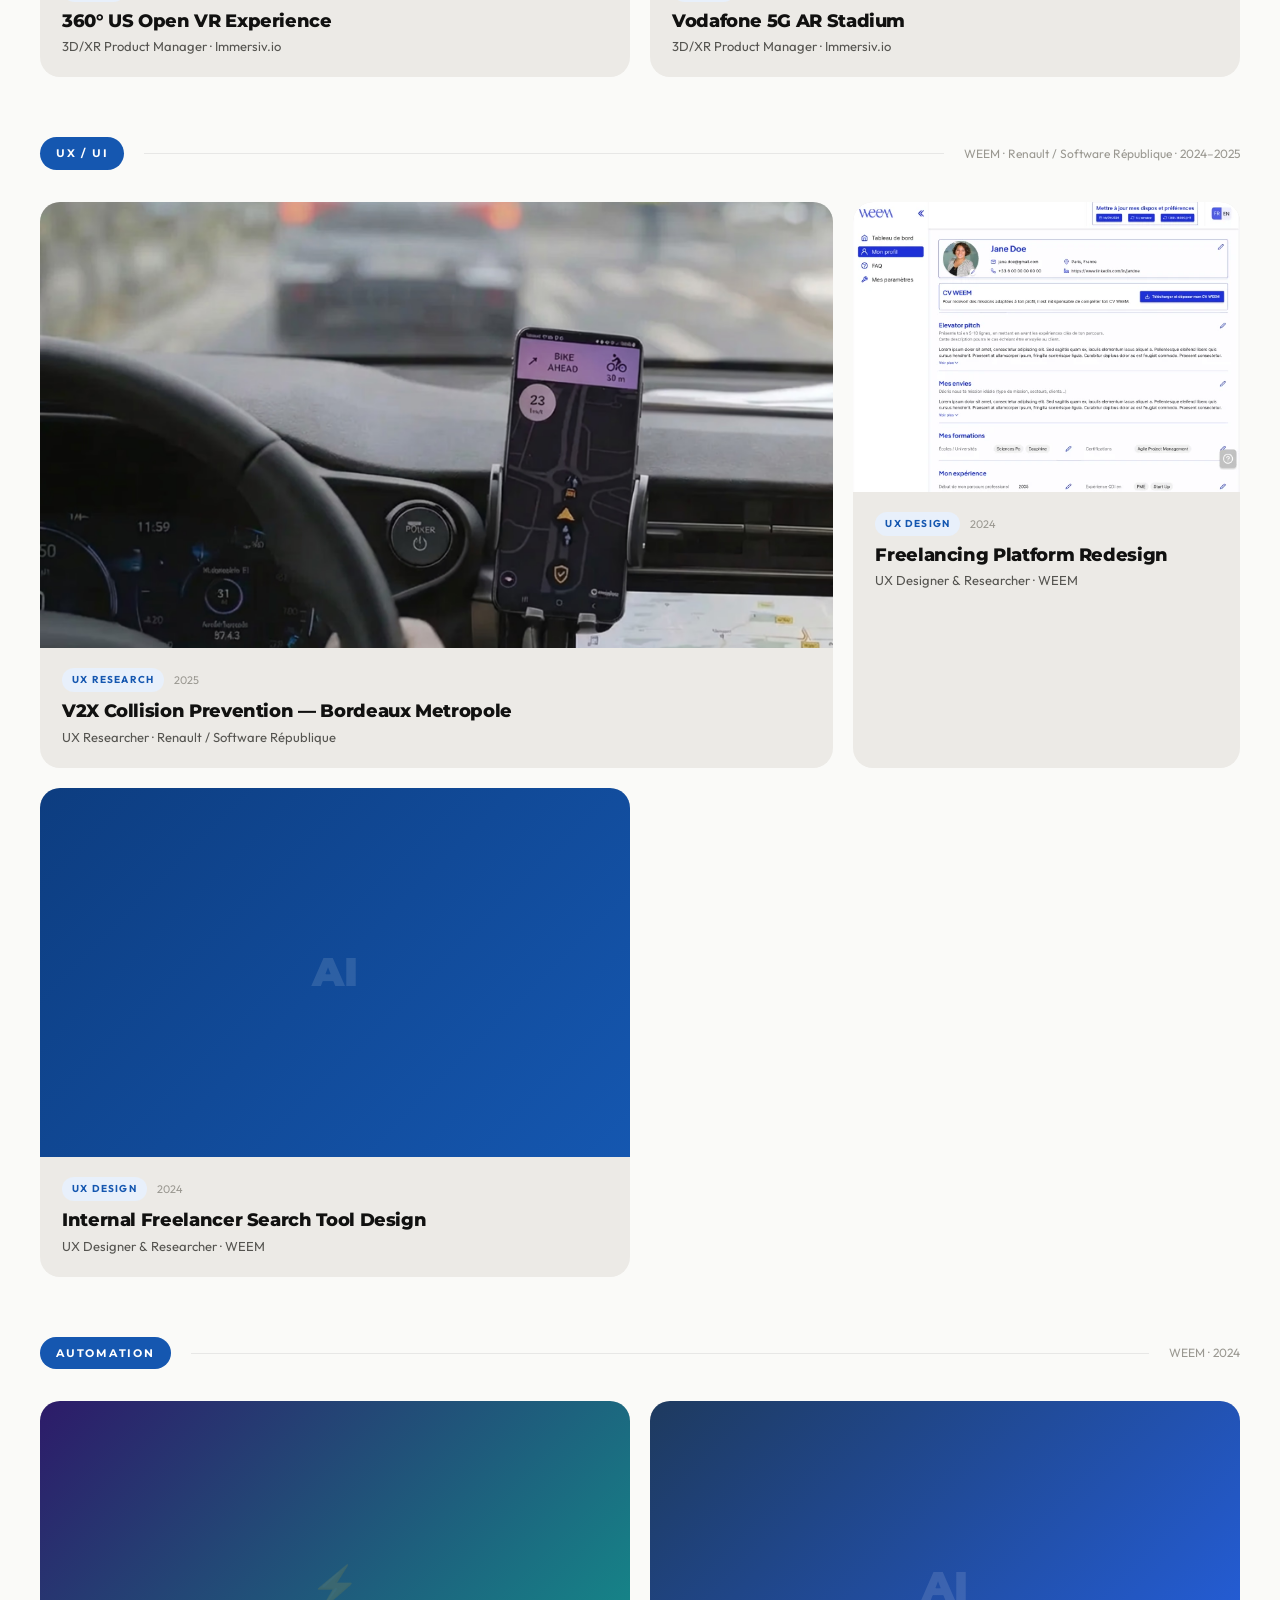
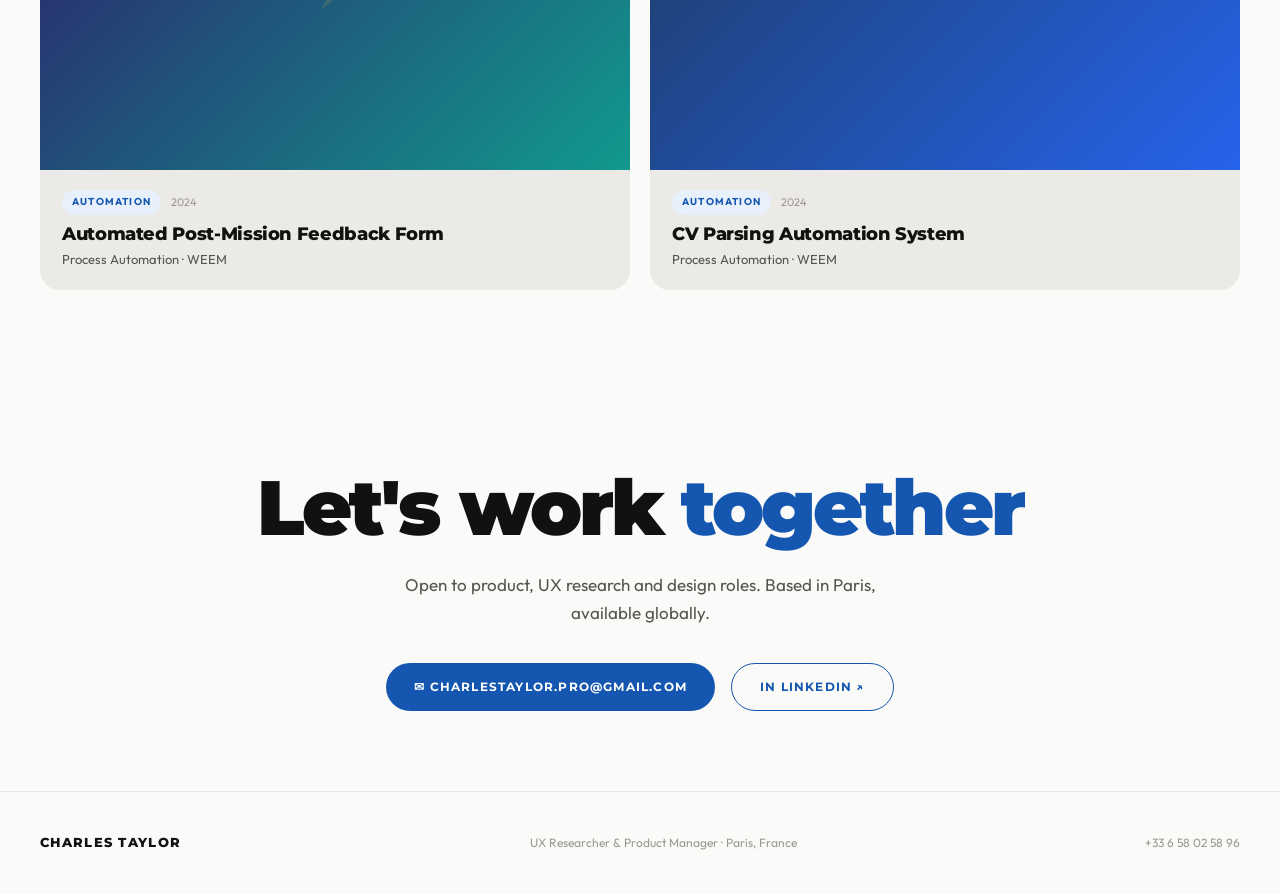
==== commit 793cbb7a: "Fix phone number format to French standard Co-Authored-By: Claude Sonnet 4.6 <noreply@anthropic.com>" ====
--- a/portfolio/index.html
+++ b/portfolio/index.html
@@ -580,7 +580,7 @@
   <footer>
     <span class="footer-logo">CHARLES TAYLOR</span>
     <span>UX Researcher & Product Manager · Paris, France</span>
-    <span>+33 658 025 896</span>
+    <span>+33 6 58 02 58 96</span>
   </footer>
 
   <script src="js/main.js"></script>
--- a/portfolio/css/style.css
+++ b/portfolio/css/style.css
@@ -1395,6 +1395,8 @@
   .nav-links { display: none; }
   .nav-menu-btn { display: flex; }
   .mobile-menu { display: flex; }
+  .hero-scroll { display: none; }
+  .cursor-dot, .cursor-ring { display: none; }
   .container { padding: 0 20px; }
   .hero-inner { padding: 60px 20px; }
   .projects-grid { grid-template-columns: 1fr; }
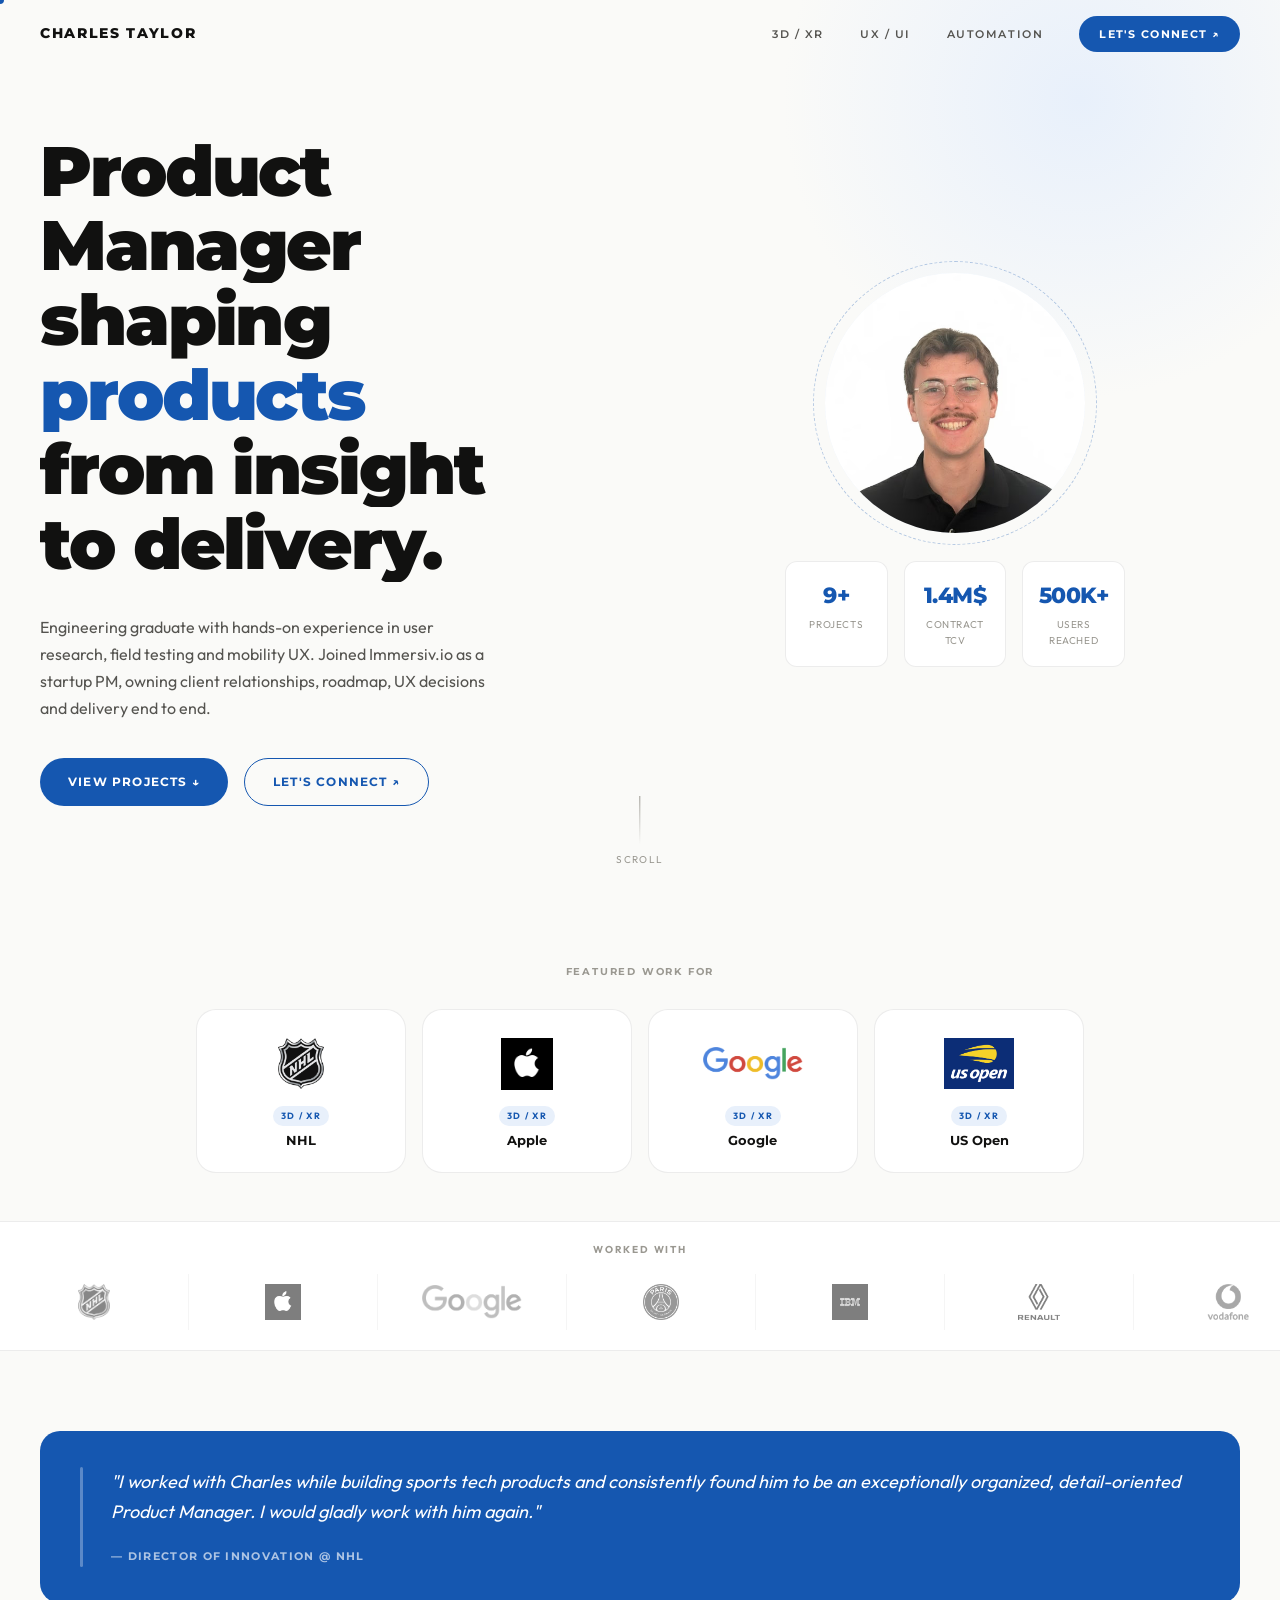
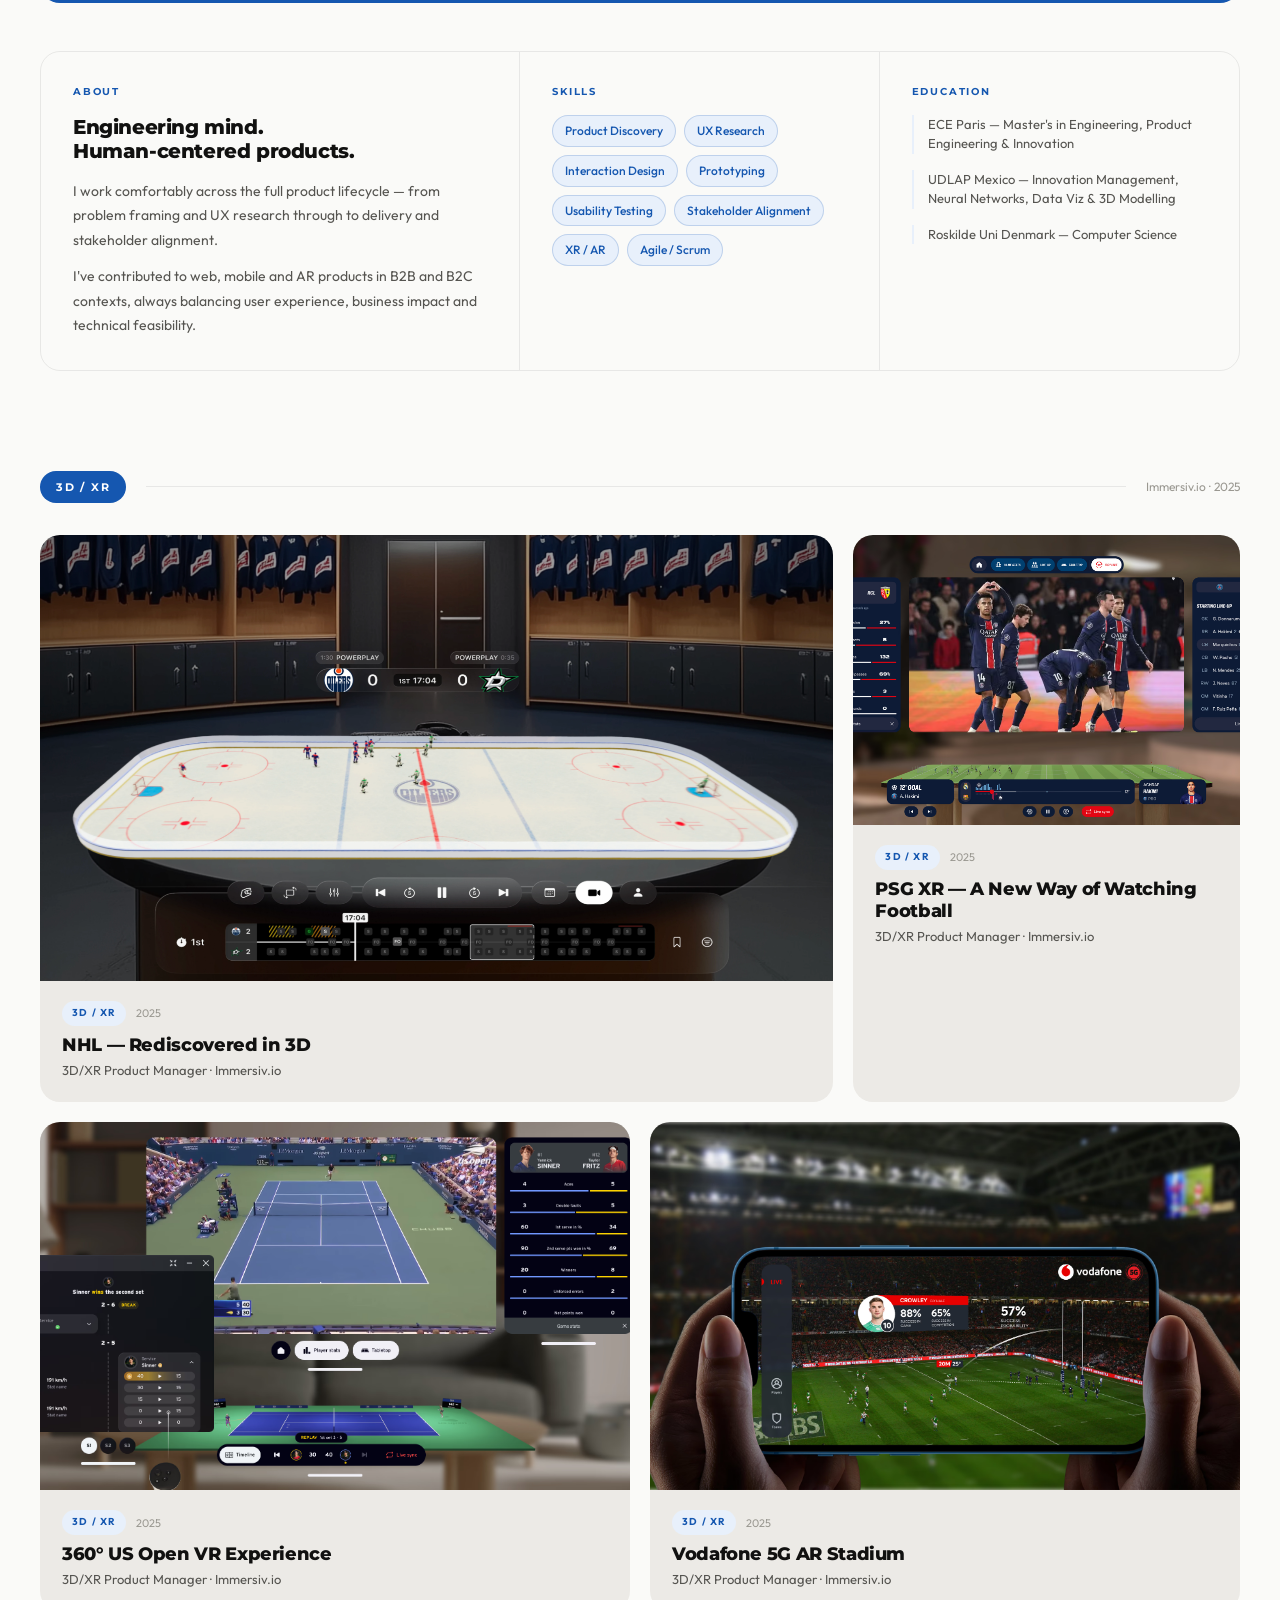
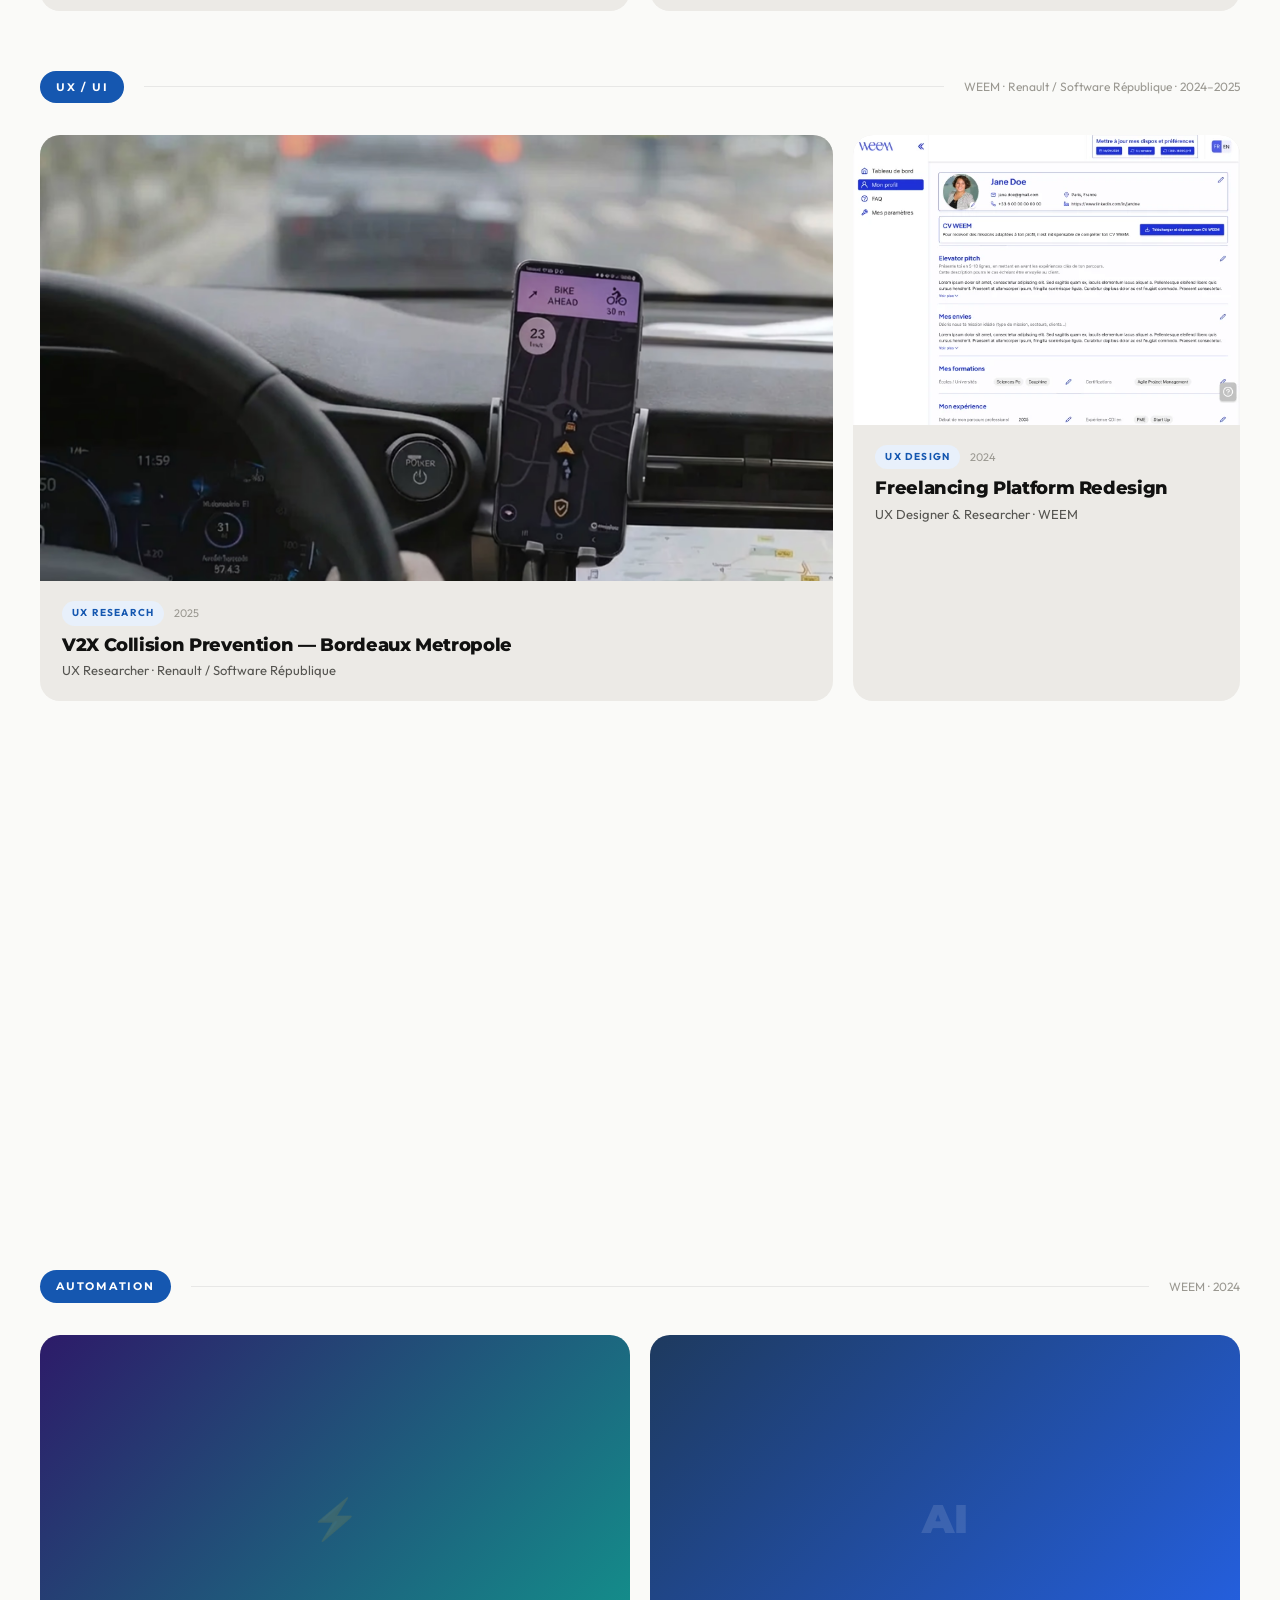
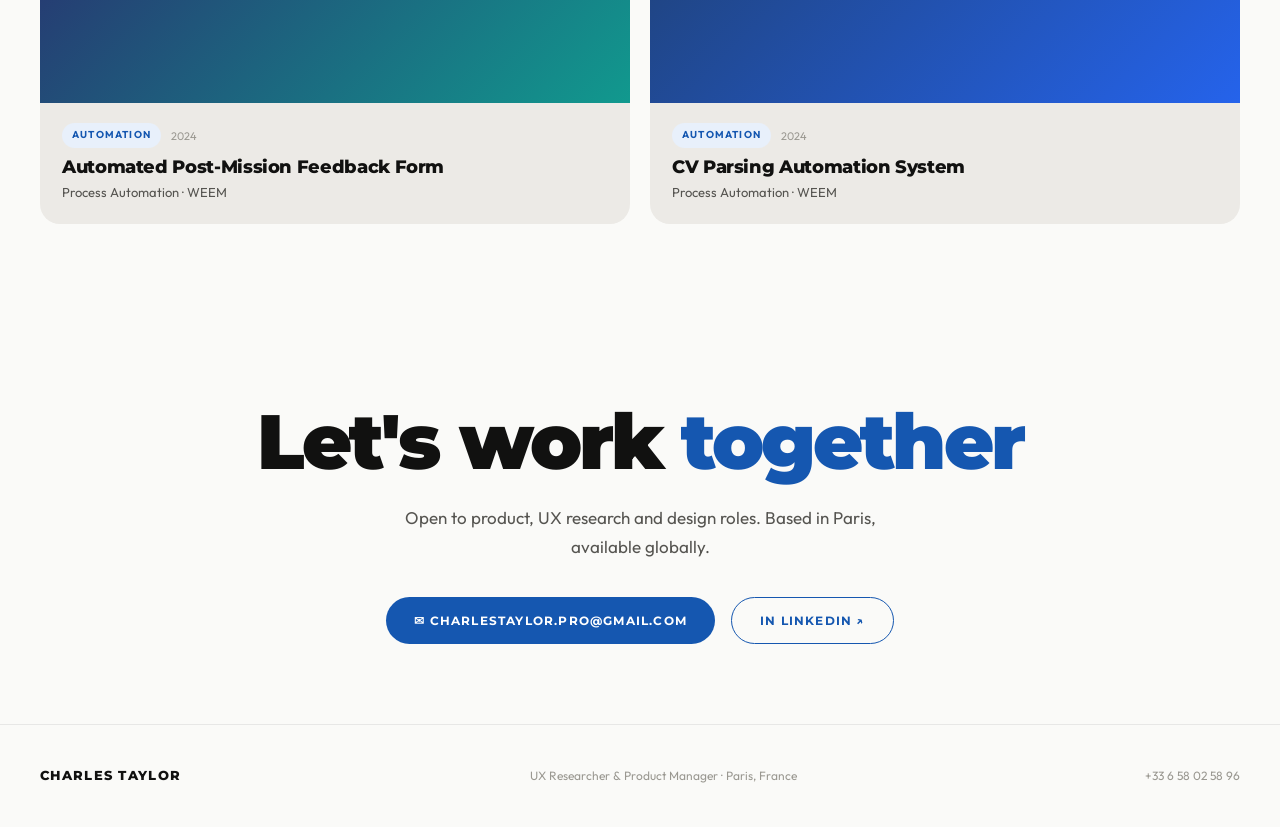
==== commit 587a876c: "Rework hero bio and remove positioning tag - Shorten and rewrite bio: engineering background + user " ====
--- a/portfolio/index.html
+++ b/portfolio/index.html
@@ -113,18 +113,14 @@
   <section class="hero">
     <div class="hero-inner">
       <div class="hero-left">
-        <div class="hero-tag">UX Researcher & Product Manager</div>
         <h1 class="hero-title">
           <span class="line"><span>Product Manager</span></span>
-          <span class="line"><span>shaping <em>user-</em></span></span>
-          <span class="line"><span><em>centered</em> products</span></span>
+          <span class="line"><span>shaping <em>products</em></span></span>
           <span class="line"><span>from insight</span></span>
           <span class="line"><span>to delivery.</span></span>
         </h1>
         <p class="hero-bio">
-          With an engineering background bridging user discovery and technical feasibility —
-          qualitative research, field tests and UX design on XR, AI and mobility projects,
-          from insight to delivery with measurable impact.
+          Engineering graduate with hands-on experience in user research, field testing and mobility UX. Joined Immersiv.io as a startup PM, owning client relationships, roadmap, UX decisions and delivery end to end.
         </p>
         <div class="hero-actions">
           <a href="#xr-projects" class="btn-primary">View Projects ↓</a>
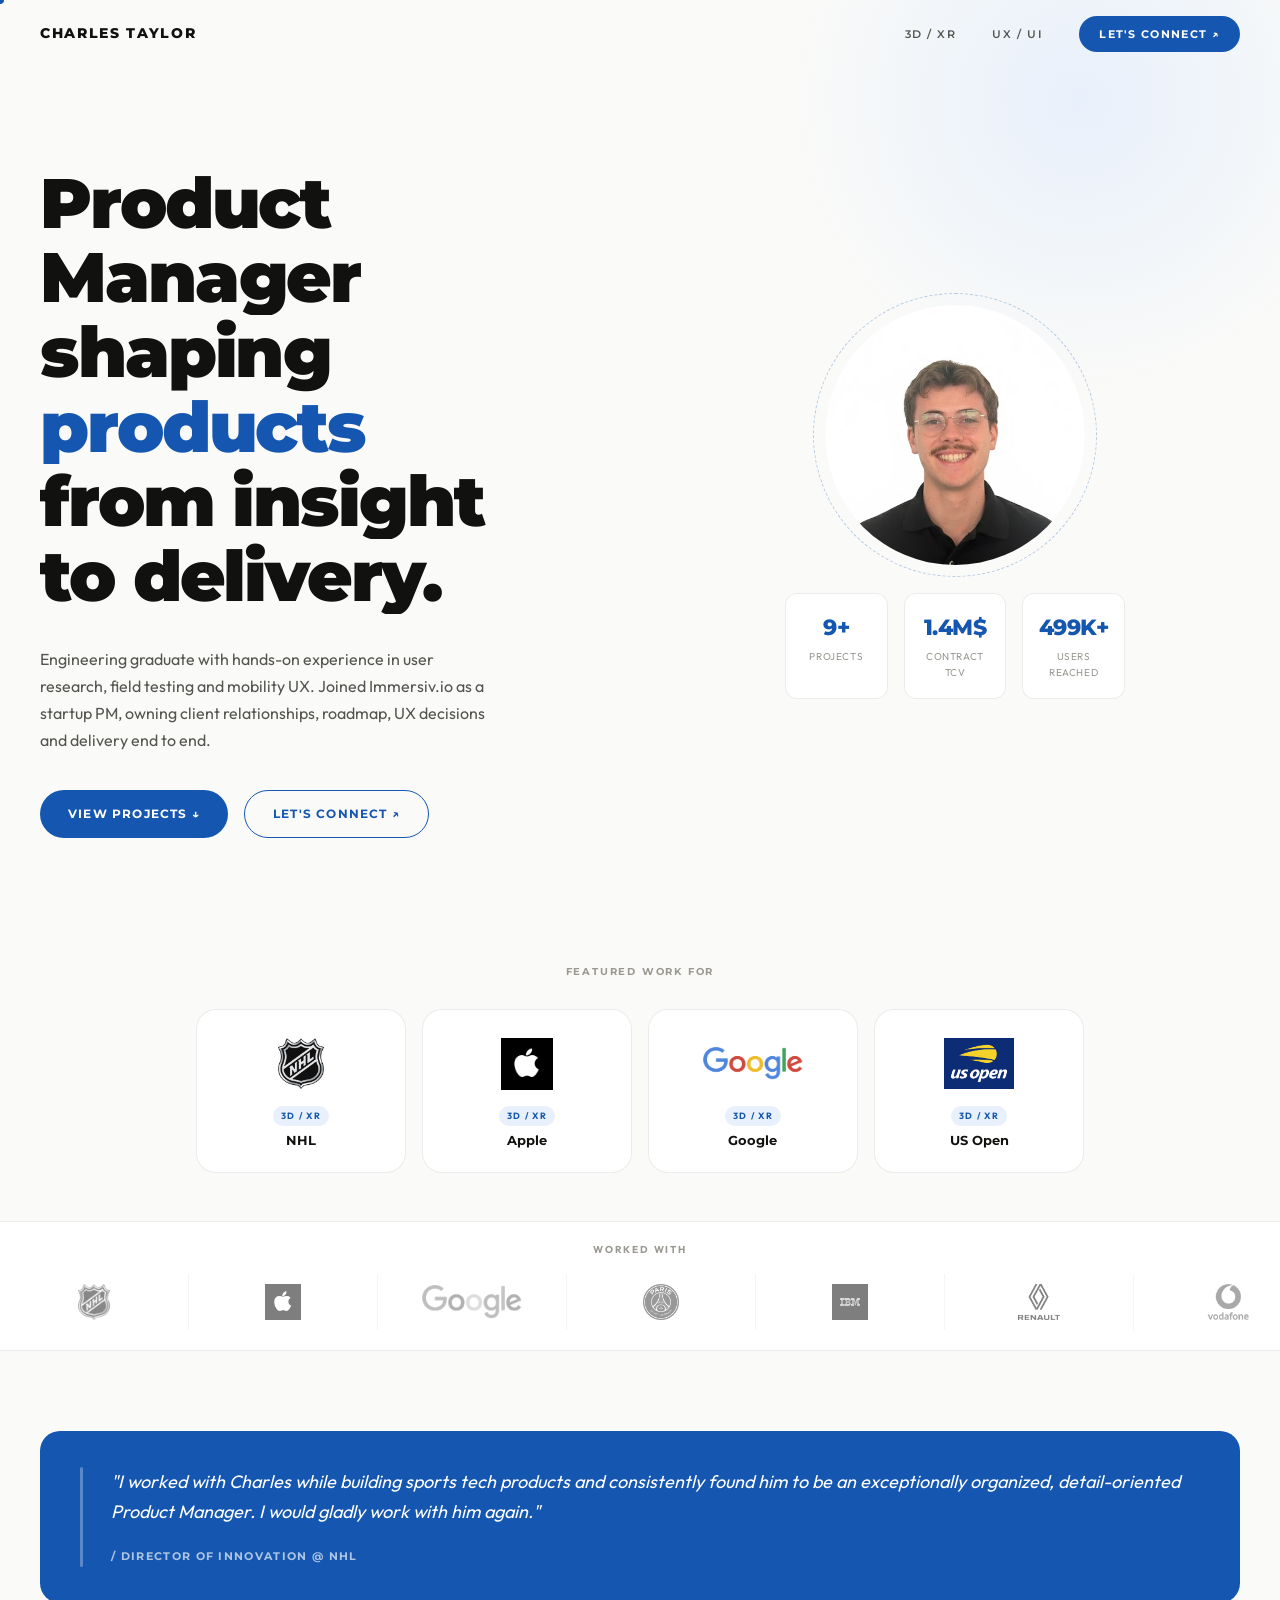
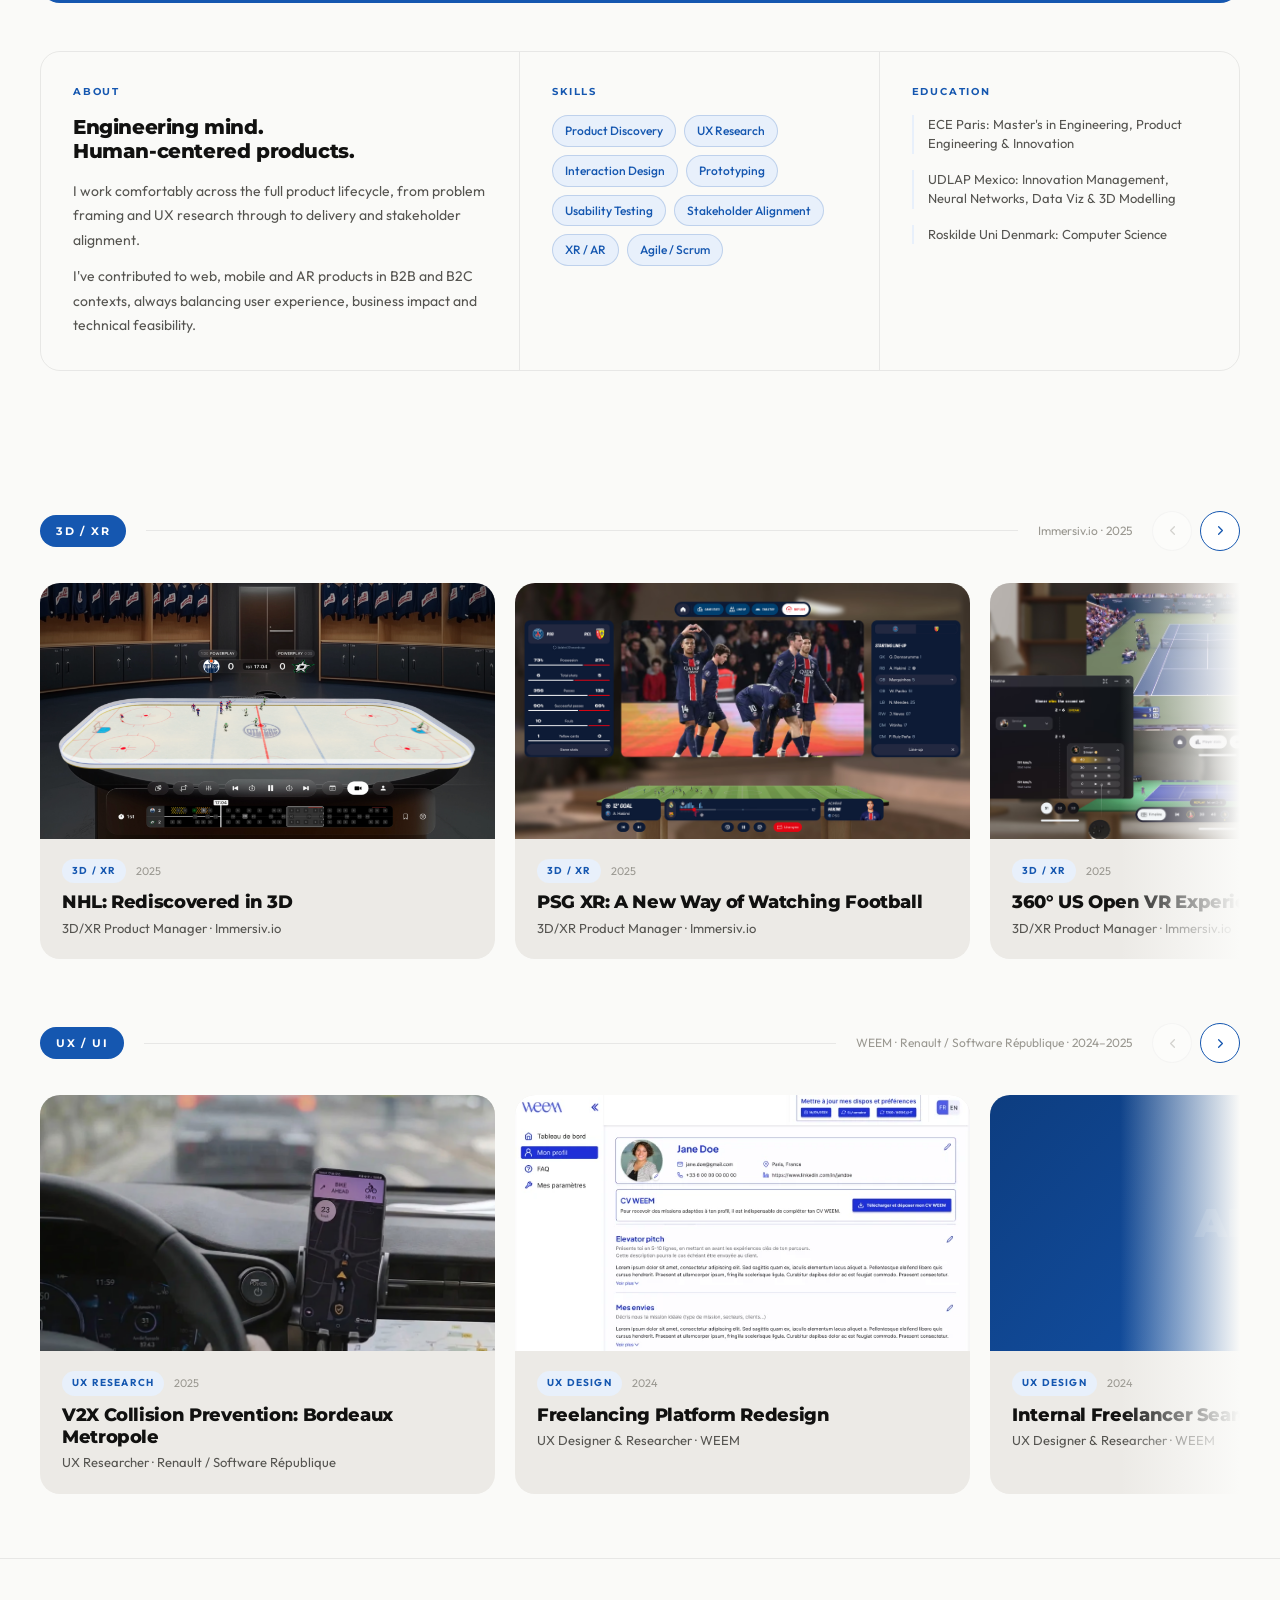
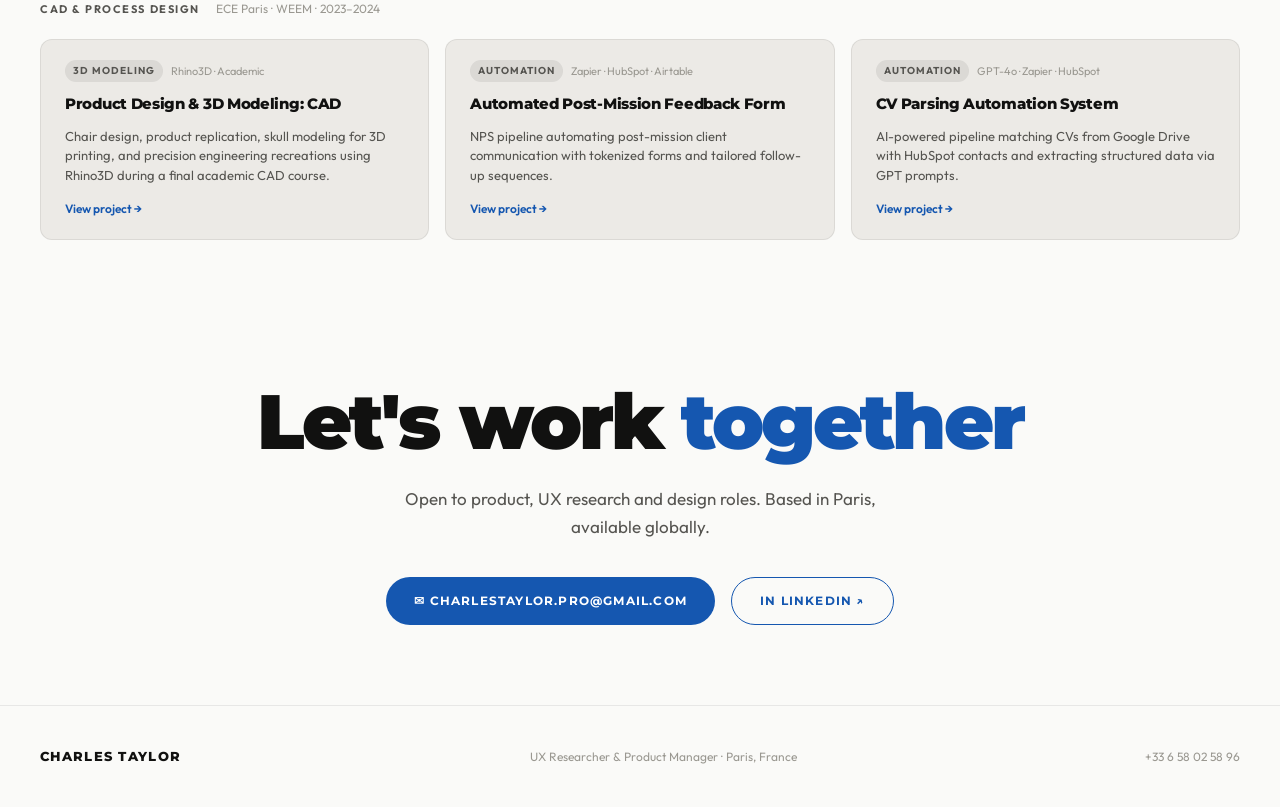
==== commit 7cb2c993: "V2X rework, PSG decisions section, CAD fixes, remove all em dashes sitewide - Replaced V2X page with" ====
--- a/portfolio/index.html
+++ b/portfolio/index.html
@@ -3,8 +3,9 @@
 <head>
   <meta charset="UTF-8" />
   <meta name="viewport" content="width=device-width, initial-scale=1.0" />
-  <title>Charles Taylor — UX Researcher & Product Manager</title>
+  <title>Charles Taylor · UX Researcher & Product Manager</title>
   <link rel="stylesheet" href="css/style.css" />
+  <noscript><style>body { opacity: 1 !important; }</style></noscript>
   <style>
     body { opacity: 0; }
     /* Home-specific styles */
@@ -93,7 +94,6 @@
     <div class="nav-links">
       <a href="#xr-projects"  class="nav-link">3D / XR</a>
       <a href="#ux-projects"  class="nav-link">UX / UI</a>
-      <a href="#automation"   class="nav-link">Automation</a>
       <a href="#contact"      class="nav-cta">Let's Connect ↗</a>
     </div>
     <button class="nav-menu-btn" aria-label="Open menu">
@@ -105,7 +105,6 @@
   <div class="mobile-menu" aria-hidden="true">
     <a href="#xr-projects">3D / XR</a>
     <a href="#ux-projects">UX / UI</a>
-    <a href="#automation">Automation</a>
     <a href="#contact">Let's Connect</a>
   </div>
 
@@ -149,10 +148,6 @@
           </div>
         </div>
       </div>
-    </div>
-    <div class="hero-scroll">
-      <div class="scroll-line"></div>
-      <span>Scroll</span>
     </div>
   </section>
 
@@ -224,7 +219,7 @@
         <div class="logo-item"><img src="../Brand_assets/Logos/Us Open logo.avif" alt="US Open" /></div>
         <div class="logo-item"><img src="../Brand_assets/Logos/Le Lab TBM Mouv! Logo.avif" alt="TBM" /></div>
       </div>
-      <!-- Set 2 — duplicate for seamless loop -->
+      <!-- Set 2, duplicate for seamless loop -->
       <div class="logo-set">
         <div class="logo-item"><img src="../Brand_assets/Logos/NHL Logo.avif" alt="NHL" /></div>
         <div class="logo-item"><img src="../Brand_assets/Logos/Apple Logo.avif" alt="Apple" /></div>
@@ -250,7 +245,7 @@
   <section class="about-section">
     <div class="container">
 
-      <!-- Pull quote — full width -->
+      <!-- Pull quote, full width -->
       <div class="pull-quote reveal">
         <div class="pull-quote-bar"></div>
         <div class="pull-quote-body">
@@ -259,7 +254,7 @@
             to be an exceptionally organized, detail-oriented Product Manager.
             I would gladly work with him again."
           </p>
-          <span class="pull-quote-author">— Director of Innovation @ NHL</span>
+          <span class="pull-quote-author">/ Director of Innovation @ NHL</span>
         </div>
       </div>
 
@@ -269,7 +264,7 @@
           <div class="about-col-label">About</div>
           <h3 class="about-col-title">Engineering mind.<br/>Human-centered products.</h3>
           <p class="about-col-body">
-            I work comfortably across the full product lifecycle — from problem framing
+            I work comfortably across the full product lifecycle, from problem framing
             and UX research through to delivery and stakeholder alignment.
           </p>
           <p class="about-col-body">
@@ -295,9 +290,9 @@
         <div class="about-col reveal reveal-delay-3">
           <div class="about-col-label">Education</div>
           <div class="edu-list">
-            <div class="edu-item">ECE Paris — Master's in Engineering, Product Engineering &amp; Innovation</div>
-            <div class="edu-item">UDLAP Mexico — Innovation Management, Neural Networks, Data Viz &amp; 3D Modelling</div>
-            <div class="edu-item">Roskilde Uni Denmark — Computer Science</div>
+            <div class="edu-item">ECE Paris: Master's in Engineering, Product Engineering &amp; Innovation</div>
+            <div class="edu-item">UDLAP Mexico: Innovation Management, Neural Networks, Data Viz &amp; 3D Modelling</div>
+            <div class="edu-item">Roskilde Uni Denmark: Computer Science</div>
           </div>
         </div>
       </div>
@@ -312,11 +307,19 @@
         <span class="category-label">3D / XR</span>
         <div class="category-line"></div>
         <span style="font-size:12px;color:var(--ink-light);">Immersiv.io · 2025</span>
-      </div>
-      <div class="projects-grid">
-
-        <!-- NHL XR — large -->
-        <a href="projects/nhl.html" class="project-card card--large reveal">
+        <div class="carousel-controls">
+          <button class="carousel-btn carousel-prev" aria-label="Previous projects">
+            <svg viewBox="0 0 24 24" fill="none" stroke="currentColor" stroke-width="2" stroke-linecap="round" stroke-linejoin="round"><polyline points="15 18 9 12 15 6"/></svg>
+          </button>
+          <button class="carousel-btn carousel-next" aria-label="Next projects">
+            <svg viewBox="0 0 24 24" fill="none" stroke="currentColor" stroke-width="2" stroke-linecap="round" stroke-linejoin="round"><polyline points="9 18 15 12 9 6"/></svg>
+          </button>
+        </div>
+      </div>
+      <div class="projects-carousel">
+      <div class="carousel-track">
+
+        <a href="projects/nhl.html" class="project-card">
           <div class="project-card-inner">
             <div class="pcard-img-wrap">
               <img src="../Brand_assets/My current portfolio/NHL Page/First Picture.png"
@@ -333,14 +336,13 @@
               <span class="card-category">3D / XR</span>
               <span class="card-year">2025</span>
             </div>
-            <div class="project-card-title">NHL — Rediscovered in 3D</div>
+            <div class="project-card-title">NHL: Rediscovered in 3D</div>
             <div class="project-card-role">3D/XR Product Manager · Immersiv.io</div>
             <div class="project-card-arrow">→</div>
           </div>
         </a>
 
-        <!-- PSG XR — small -->
-        <a href="projects/psg.html" class="project-card card--small reveal reveal-delay-2">
+        <a href="projects/psg.html" class="project-card">
           <div class="project-card-inner">
             <div class="pcard-img-wrap">
               <img src="../Brand_assets/My current portfolio/PSG XR Page/2nd pic PSG XR.avif"
@@ -357,14 +359,13 @@
               <span class="card-category">3D / XR</span>
               <span class="card-year">2025</span>
             </div>
-            <div class="project-card-title">PSG XR — A New Way of Watching Football</div>
+            <div class="project-card-title">PSG XR: A New Way of Watching Football</div>
             <div class="project-card-role">3D/XR Product Manager · Immersiv.io</div>
             <div class="project-card-arrow">→</div>
           </div>
         </a>
 
-        <!-- US Open — medium -->
-        <a href="projects/usopen.html" class="project-card card--medium reveal reveal-delay-1">
+        <a href="projects/usopen.html" class="project-card">
           <div class="project-card-inner">
             <div class="pcard-img-wrap">
               <img src="../Brand_assets/My current portfolio/US Open Page/US Open 1st Picture.avif"
@@ -387,8 +388,7 @@
           </div>
         </a>
 
-        <!-- Vodafone — medium -->
-        <a href="projects/vodafone.html" class="project-card card--medium reveal reveal-delay-2">
+        <a href="projects/vodafone.html" class="project-card">
           <div class="project-card-inner">
             <div class="pcard-img-wrap">
               <img src="../Brand_assets/My current portfolio/Vodafone 5G AR Stadium/Experience overview Vodafone 5G AR Stadium App 4th Square Pic and cover pic.avif"
@@ -412,6 +412,7 @@
         </a>
 
       </div>
+      </div>
     </div>
   </section>
 
@@ -422,11 +423,19 @@
         <span class="category-label">UX / UI</span>
         <div class="category-line"></div>
         <span style="font-size:12px;color:var(--ink-light);">WEEM · Renault / Software République · 2024–2025</span>
-      </div>
-      <div class="projects-grid">
-
-        <!-- V2X — large -->
-        <a href="projects/v2x.html" class="project-card card--large reveal">
+        <div class="carousel-controls">
+          <button class="carousel-btn carousel-prev" aria-label="Previous projects">
+            <svg viewBox="0 0 24 24" fill="none" stroke="currentColor" stroke-width="2" stroke-linecap="round" stroke-linejoin="round"><polyline points="15 18 9 12 15 6"/></svg>
+          </button>
+          <button class="carousel-btn carousel-next" aria-label="Next projects">
+            <svg viewBox="0 0 24 24" fill="none" stroke="currentColor" stroke-width="2" stroke-linecap="round" stroke-linejoin="round"><polyline points="9 18 15 12 9 6"/></svg>
+          </button>
+        </div>
+      </div>
+      <div class="projects-carousel">
+      <div class="carousel-track">
+
+        <a href="projects/v2x.html" class="project-card">
           <div class="project-card-inner">
             <div class="pcard-img-wrap">
               <img src="../Brand_assets/My current portfolio/V2X Project Page/TBM APP integration pic.avif"
@@ -443,14 +452,13 @@
               <span class="card-category">UX Research</span>
               <span class="card-year">2025</span>
             </div>
-            <div class="project-card-title">V2X Collision Prevention — Bordeaux Metropole</div>
+            <div class="project-card-title">V2X Collision Prevention: Bordeaux Metropole</div>
             <div class="project-card-role">UX Researcher · Renault / Software République</div>
             <div class="project-card-arrow">→</div>
           </div>
         </a>
 
-        <!-- Freelance Platform — small -->
-        <a href="projects/freelance-platform.html" class="project-card card--small reveal reveal-delay-2">
+        <a href="projects/freelance-platform.html" class="project-card">
           <div class="project-card-inner">
             <div class="pcard-img-wrap">
               <img src="../Brand_assets/My current portfolio/Platform Redesign page/Freelancing Plaform Redesign 2nd pic.webp"
@@ -473,8 +481,7 @@
           </div>
         </a>
 
-        <!-- Internal Tool — medium -->
-        <a href="projects/internal-tool.html" class="project-card card--medium reveal reveal-delay-1">
+        <a href="projects/internal-tool.html" class="project-card">
           <div class="project-card-inner">
             <div class="card-solid b">AI</div>
             <div class="pcard-gradient"></div>
@@ -495,59 +502,47 @@
         </a>
 
       </div>
-    </div>
-  </section>
-
-  <!-- ══ AUTOMATION PROJECTS ════════════════ -->
-  <section id="automation" class="projects-section">
+      </div>
+    </div>
+  </section>
+
+  <!-- ══ DESIGN & PROCESS ══════════════════ -->
+  <section class="systems-section">
     <div class="container">
-      <div class="category-strip">
-        <span class="category-label">Automation</span>
-        <div class="category-line"></div>
-        <span style="font-size:12px;color:var(--ink-light);">WEEM · 2024</span>
-      </div>
-      <div class="projects-grid">
-
-        <!-- Automated Feedback — medium -->
-        <a href="projects/automated-feedback.html" class="project-card card--medium reveal">
-          <div class="project-card-inner">
-            <div class="card-solid d">⚡</div>
-            <div class="pcard-gradient"></div>
-            <div class="pcard-overlay-title">
-              <span>Automation · 2024</span>
-              <strong>Automated Post-Mission Feedback</strong>
-            </div>
-          </div>
-          <div class="project-card-body">
-            <div class="project-card-meta">
-              <span class="card-category">Automation</span>
-              <span class="card-year">2024</span>
-            </div>
-            <div class="project-card-title">Automated Post-Mission Feedback Form</div>
-            <div class="project-card-role">Process Automation · WEEM</div>
-            <div class="project-card-arrow">→</div>
-          </div>
-        </a>
-
-        <!-- CV Parsing — medium -->
-        <a href="projects/parsing-automation.html" class="project-card card--medium reveal reveal-delay-2">
-          <div class="project-card-inner">
-            <div class="card-solid e">AI</div>
-            <div class="pcard-gradient"></div>
-            <div class="pcard-overlay-title">
-              <span>Automation · 2024</span>
-              <strong>CV Parsing Automation System</strong>
-            </div>
-          </div>
-          <div class="project-card-body">
-            <div class="project-card-meta">
-              <span class="card-category">Automation</span>
-              <span class="card-year">2024</span>
-            </div>
-            <div class="project-card-title">CV Parsing Automation System</div>
-            <div class="project-card-role">Process Automation · WEEM</div>
-            <div class="project-card-arrow">→</div>
-          </div>
+      <div class="systems-header reveal">
+        <span class="systems-section-label">CAD & Process Design</span>
+        <span style="font-size:12px;color:var(--ink-light);">ECE Paris · WEEM · 2023–2024</span>
+      </div>
+      <div class="systems-grid">
+
+        <a href="projects/cad-3d.html" class="systems-card reveal">
+          <div class="systems-card-tags">
+            <span class="systems-card-tag">3D Modeling</span>
+            <span class="systems-card-stack">Rhino3D · Academic</span>
+          </div>
+          <div class="systems-card-title">Product Design & 3D Modeling: CAD</div>
+          <div class="systems-card-desc">Chair design, product replication, skull modeling for 3D printing, and precision engineering recreations using Rhino3D during a final academic CAD course.</div>
+          <div class="systems-card-cta">View project →</div>
+        </a>
+
+        <a href="projects/automated-feedback.html" class="systems-card reveal reveal-delay-1">
+          <div class="systems-card-tags">
+            <span class="systems-card-tag">Automation</span>
+            <span class="systems-card-stack">Zapier · HubSpot · Airtable</span>
+          </div>
+          <div class="systems-card-title">Automated Post-Mission Feedback Form</div>
+          <div class="systems-card-desc">NPS pipeline automating post-mission client communication with tokenized forms and tailored follow-up sequences.</div>
+          <div class="systems-card-cta">View project →</div>
+        </a>
+
+        <a href="projects/parsing-automation.html" class="systems-card reveal reveal-delay-2">
+          <div class="systems-card-tags">
+            <span class="systems-card-tag">Automation</span>
+            <span class="systems-card-stack">GPT-4o · Zapier · HubSpot</span>
+          </div>
+          <div class="systems-card-title">CV Parsing Automation System</div>
+          <div class="systems-card-desc">AI-powered pipeline matching CVs from Google Drive with HubSpot contacts and extracting structured data via GPT prompts.</div>
+          <div class="systems-card-cta">View project →</div>
         </a>
 
       </div>
--- a/portfolio/css/style.css
+++ b/portfolio/css/style.css
@@ -32,6 +32,13 @@
 
 html { scroll-behavior: smooth; font-size: 16px; }
 
+/* ── Focus Styles ─────────────────────────── */
+:focus-visible {
+  outline: 2px solid var(--blue);
+  outline-offset: 3px;
+  border-radius: 4px;
+}
+
 body {
   background: var(--bg);
   color: var(--ink);
@@ -212,7 +219,7 @@
   width: 100%;
   max-width: 1280px;
   margin: 0 auto;
-  padding: 32px 40px 60px;
+  padding: 60px 40px 24px;
   display: grid;
   grid-template-columns: 1fr 1fr;
   gap: 60px;
@@ -601,7 +608,7 @@
 
 /* ── Quote / About ───────────────────────── */
 .about-section {
-  padding: 80px 0 40px;
+  padding: 80px 0;
 }
 
 /* Pull quote */
@@ -715,7 +722,7 @@
 
 /* ── Projects Grid ───────────────────────── */
 .projects-section {
-  padding: 100px 0;
+  padding: 80px 0;
 }
 .projects-grid {
   display: grid;
@@ -845,7 +852,7 @@
 
 /* ── Contact ─────────────────────────────── */
 .contact-section {
-  padding: 120px 0 80px;
+  padding: 80px 0;
   text-align: center;
 }
 .contact-section h2 {
@@ -1397,6 +1404,9 @@
   .mobile-menu { display: flex; }
   .hero-scroll { display: none; }
   .cursor-dot, .cursor-ring { display: none; }
+  .logo-item { padding: 0 10px; height: 44px; }
+  .logo-item img { width: 48px; height: 22px; }
+  .logo-item svg { height: 16px; }
   .container { padding: 0 20px; }
   .hero-inner { padding: 60px 20px; }
   .projects-grid { grid-template-columns: 1fr; }
@@ -1406,10 +1416,211 @@
   .stat-box:last-child { border-bottom: none; }
   .linkedin-links { grid-template-columns: 1fr; }
   .experience-grid.four-cols { grid-template-columns: repeat(2, 1fr); }
-  .conclusion-section { margin: 40px 20px; padding: 60px 24px; }
+  .conclusion-section { margin: 40px 20px; padding: 48px 24px; }
   .next-project { padding: 40px 20px; }
+  .project-section { padding: 48px 0; }
+  .projects-section { padding: 56px 0; }
+  .about-section { padding: 48px 0; }
+  .featured-clients { padding: 40px 0 32px; }
+  .contact-section { padding: 64px 0 48px; }
+  .logo-strip { padding: 16px 0; }
   .try-widget { bottom: 20px; right: 20px; }
   footer { flex-direction: column; gap: 12px; text-align: center; }
+}
+
+/* ── Carousel ────────────────────────────── */
+.projects-carousel {
+  position: relative;
+}
+.projects-carousel::after {
+  content: '';
+  position: absolute;
+  top: 0; right: 0; bottom: 0;
+  width: 120px;
+  background: linear-gradient(to right, transparent, var(--bg));
+  pointer-events: none;
+  z-index: 1;
+}
+.carousel-track {
+  display: flex;
+  gap: 20px;
+  overflow-x: scroll;
+  scroll-snap-type: x mandatory;
+  -ms-overflow-style: none;
+  scrollbar-width: none;
+  cursor: grab;
+  padding-bottom: 4px;
+  padding-right: 120px;
+}
+.carousel-track::-webkit-scrollbar { display: none; }
+.carousel-track.is-dragging {
+  cursor: grabbing;
+  user-select: none;
+}
+.carousel-track .project-card {
+  flex: 0 0 clamp(280px, 41vw, 455px);
+  scroll-snap-align: start;
+  grid-column: unset;
+}
+.carousel-track .project-card-inner {
+  aspect-ratio: 16 / 9;
+}
+.carousel-controls {
+  display: flex;
+  gap: 8px;
+  margin-left: auto;
+  flex-shrink: 0;
+}
+.carousel-btn {
+  width: 40px; height: 40px;
+  border-radius: 50%;
+  background: var(--white);
+  border: 1.5px solid var(--blue);
+  display: flex;
+  align-items: center;
+  justify-content: center;
+  color: var(--blue);
+  cursor: none;
+  transition: background 0.2s, color 0.2s, transform 0.2s;
+  flex-shrink: 0;
+}
+.carousel-btn svg { width: 15px; height: 15px; display: block; }
+.carousel-btn:hover {
+  background: var(--blue);
+  color: var(--white);
+  transform: scale(1.08);
+}
+.carousel-btn:disabled {
+  border-color: var(--line);
+  color: var(--ink-light);
+  opacity: 0.4;
+  pointer-events: none;
+}
+@media (max-width: 768px) {
+  .carousel-controls { display: none; }
+  .projects-carousel::after { display: none; }
+  .projects-carousel { margin-left: -20px; margin-right: -20px; }
+  .carousel-track {
+    padding-left: 20px;
+    padding-right: 20px;
+    scroll-padding-left: 20px;
+  }
+  .carousel-track .project-card { flex: 0 0 70vw; }
+  .category-strip { flex-wrap: wrap; row-gap: 8px; }
+  .category-strip > *:last-child { flex: 0 0 100%; }
+}
+
+/* ── Systems & Automation section ───────── */
+.systems-section {
+  padding: 40px 0 64px;
+  border-top: 1px solid var(--line);
+}
+.systems-header {
+  display: flex;
+  align-items: center;
+  gap: 16px;
+  margin-bottom: 20px;
+}
+.systems-section-label {
+  font-size: 11px;
+  font-weight: 700;
+  letter-spacing: 0.14em;
+  text-transform: uppercase;
+  color: var(--ink-mid);
+}
+.systems-grid {
+  display: grid;
+  grid-template-columns: repeat(auto-fit, minmax(280px, 1fr));
+  gap: 16px;
+}
+.systems-card {
+  display: flex;
+  flex-direction: column;
+  gap: 10px;
+  padding: 20px 24px;
+  background: var(--surface);
+  border: 1px solid var(--line);
+  border-radius: var(--radius);
+  color: inherit;
+  transition: border-color 0.2s, box-shadow 0.2s;
+}
+.systems-card:hover {
+  border-color: var(--blue-mid);
+  box-shadow: var(--shadow);
+}
+.systems-card-tags {
+  display: flex;
+  align-items: center;
+  gap: 8px;
+  flex-wrap: wrap;
+}
+.systems-card-tag {
+  font-size: 10px;
+  font-weight: 700;
+  letter-spacing: 0.1em;
+  text-transform: uppercase;
+  color: var(--ink-mid);
+  background: var(--line);
+  padding: 3px 8px;
+  border-radius: 100px;
+}
+.systems-card-stack {
+  font-size: 11px;
+  color: var(--ink-light);
+}
+.systems-card-title {
+  font-family: var(--ff-display);
+  font-size: 15px;
+  font-weight: 800;
+  letter-spacing: -0.02em;
+  color: var(--ink);
+}
+.systems-card-desc {
+  font-size: 13px;
+  color: var(--ink-mid);
+  line-height: 1.5;
+}
+.systems-card-cta {
+  font-size: 12px;
+  font-weight: 600;
+  color: var(--blue);
+  margin-top: 4px;
+}
+
+/* ── Reduced Motion ──────────────────────── */
+@media (prefers-reduced-motion: reduce) {
+  .hero-photo-ring { animation: none; }
+  .scroll-line { animation: none; }
+  .logo-track { animation-play-state: paused; }
+
+  .hero-title .line span {
+    animation: none;
+    transform: translateY(0);
+    opacity: 1;
+  }
+
+  .hero-bio,
+  .hero-actions,
+  .hero-right,
+  .hero-scroll {
+    animation: none;
+    opacity: 1;
+    transform: none;
+  }
+
+  .reveal {
+    transform: none;
+    transition: opacity 0.3s ease;
+  }
+
+  .project-card:hover .pcard-img-wrap img,
+  .project-card:hover .project-card-img { transform: none; }
+  .btn-primary:hover,
+  .btn-secondary:hover,
+  .nav-cta:hover,
+  .featured-card:hover { transform: none; }
+  .next-project:hover .next-arrow { transform: none; }
+  .project-card-arrow { transition: none; }
 }
 
 /* ── Misc Utilities ──────────────────────── */
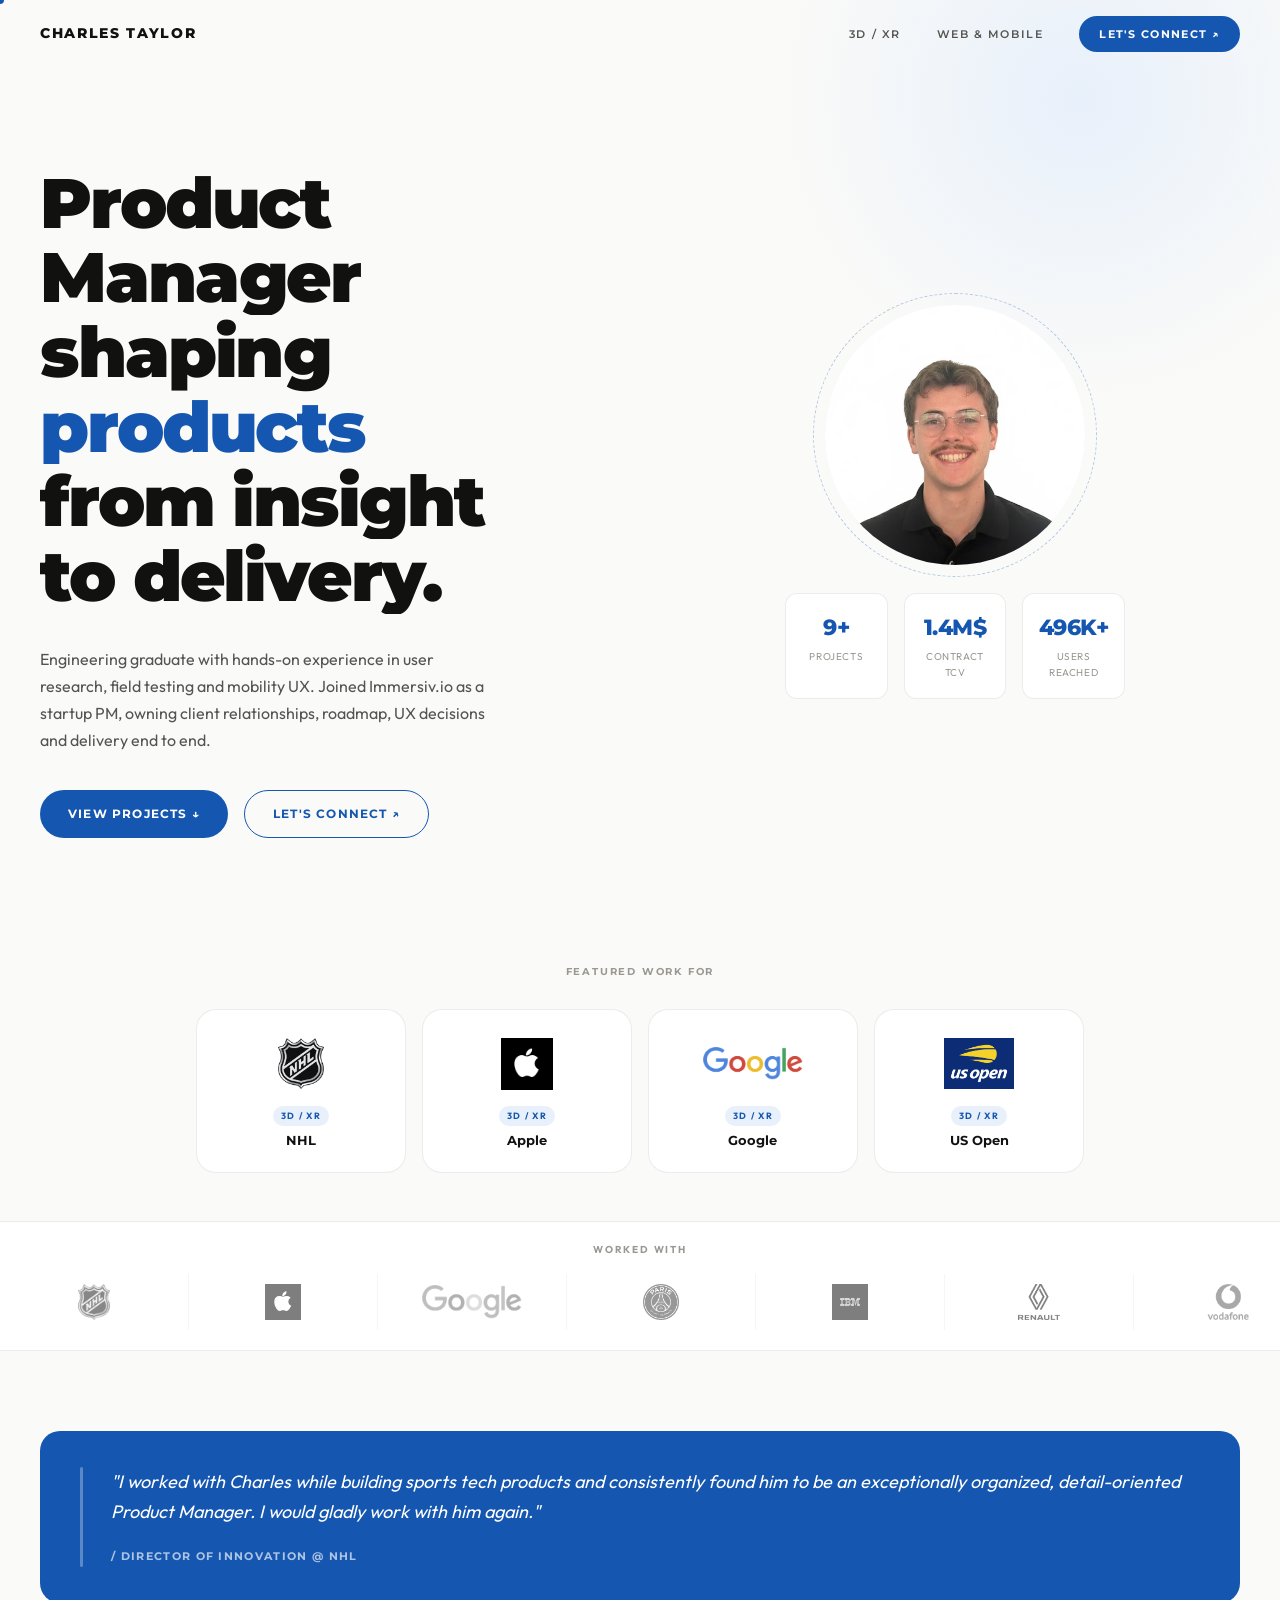
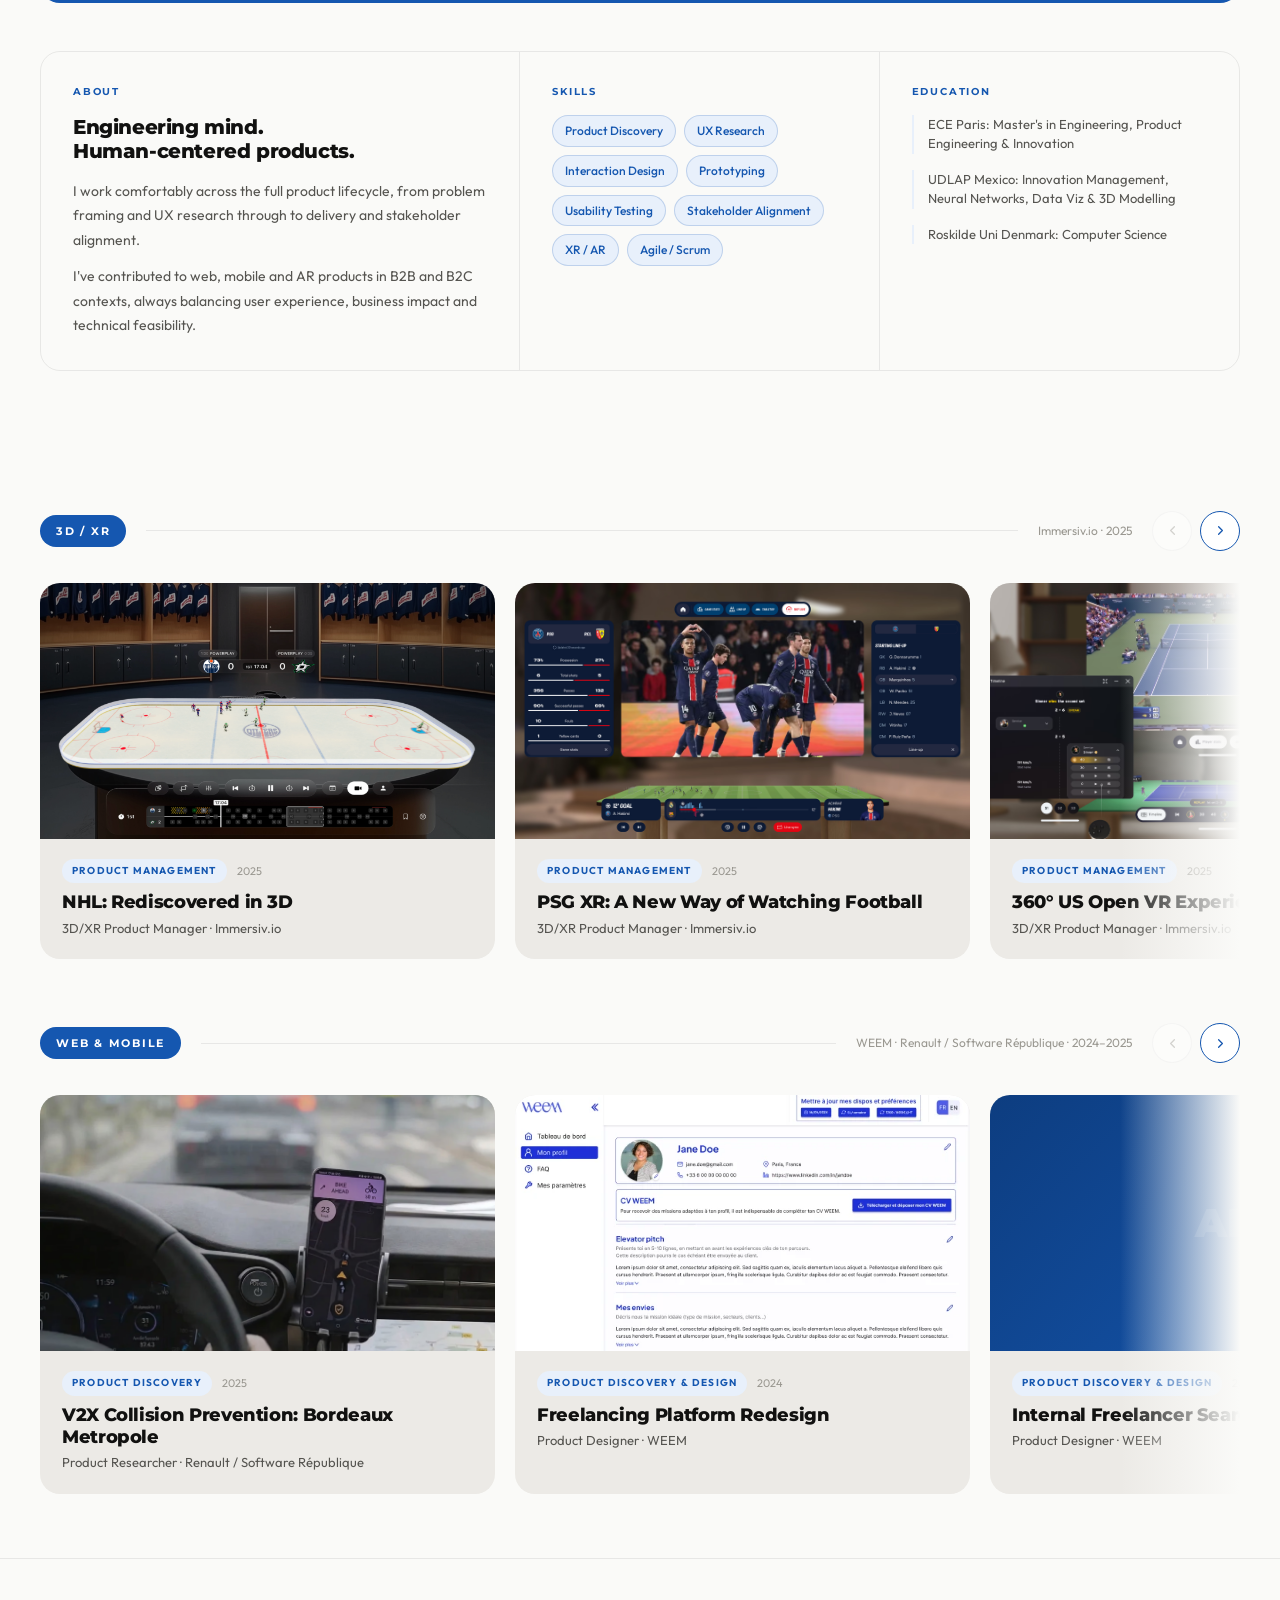
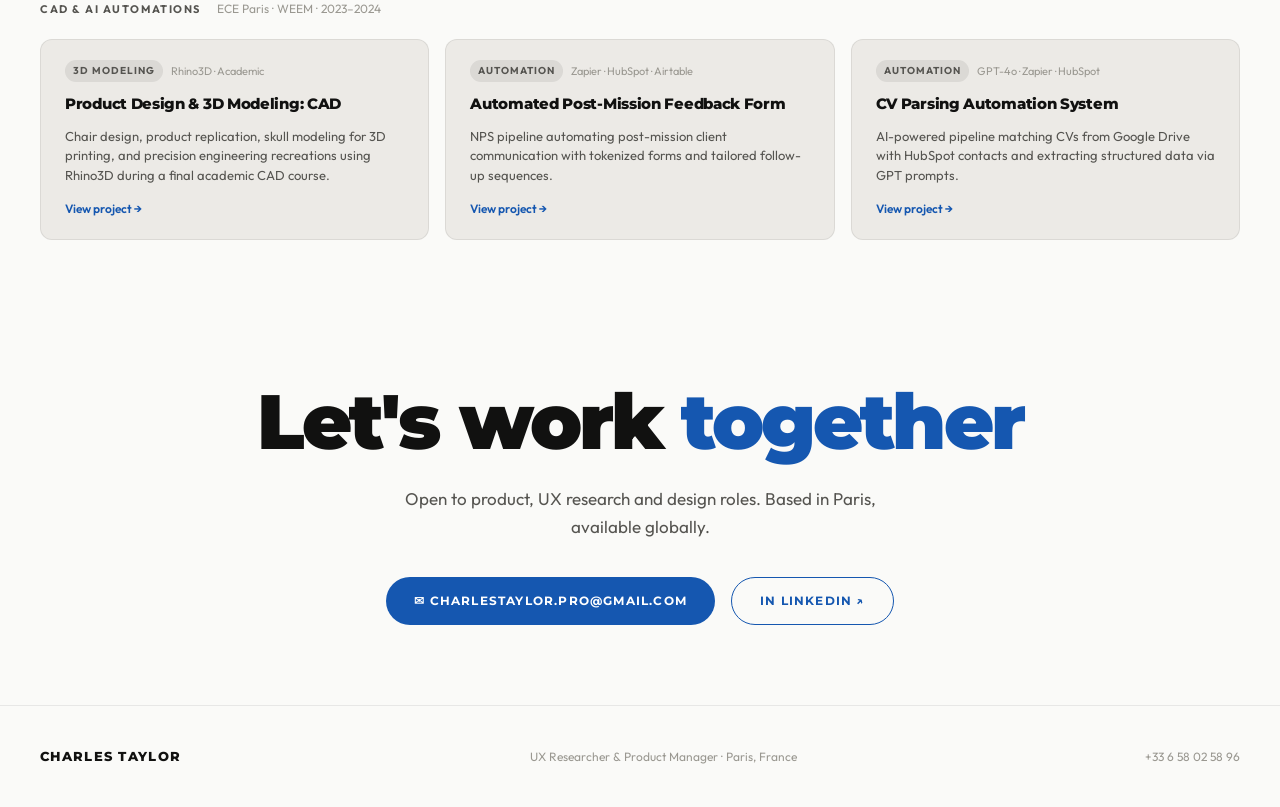
==== commit 65ed3539: "Rework section labels to product-focused terminology sitewide Co-Authored-By: Claude Sonnet 4.6 <nor" ====
--- a/portfolio/index.html
+++ b/portfolio/index.html
@@ -93,7 +93,7 @@
     <a href="index.html" class="nav-logo">CHARLES TAYLOR</a>
     <div class="nav-links">
       <a href="#xr-projects"  class="nav-link">3D / XR</a>
-      <a href="#ux-projects"  class="nav-link">UX / UI</a>
+      <a href="#ux-projects"  class="nav-link">Web & Mobile</a>
       <a href="#contact"      class="nav-cta">Let's Connect ↗</a>
     </div>
     <button class="nav-menu-btn" aria-label="Open menu">
@@ -104,7 +104,7 @@
   <!-- Mobile Menu -->
   <div class="mobile-menu" aria-hidden="true">
     <a href="#xr-projects">3D / XR</a>
-    <a href="#ux-projects">UX / UI</a>
+    <a href="#ux-projects">Web & Mobile</a>
     <a href="#contact">Let's Connect</a>
   </div>
 
@@ -326,14 +326,14 @@
                    alt="NHL XR Experience" loading="lazy" />
               <div class="pcard-gradient"></div>
               <div class="pcard-overlay-title">
-                <span>3D / XR · 2025</span>
+                <span>Product Management · 2025</span>
                 <strong>NHL Rediscovered in 3D</strong>
               </div>
             </div>
           </div>
           <div class="project-card-body">
             <div class="project-card-meta">
-              <span class="card-category">3D / XR</span>
+              <span class="card-category">Product Management</span>
               <span class="card-year">2025</span>
             </div>
             <div class="project-card-title">NHL: Rediscovered in 3D</div>
@@ -349,14 +349,14 @@
                    alt="PSG XR Experience" loading="lazy" />
               <div class="pcard-gradient"></div>
               <div class="pcard-overlay-title">
-                <span>3D / XR · 2025</span>
+                <span>Product Management · 2025</span>
                 <strong>PSG XR: A New Way of Watching Football</strong>
               </div>
             </div>
           </div>
           <div class="project-card-body">
             <div class="project-card-meta">
-              <span class="card-category">3D / XR</span>
+              <span class="card-category">Product Management</span>
               <span class="card-year">2025</span>
             </div>
             <div class="project-card-title">PSG XR: A New Way of Watching Football</div>
@@ -372,14 +372,14 @@
                    alt="US Open VR Experience" loading="lazy" />
               <div class="pcard-gradient"></div>
               <div class="pcard-overlay-title">
-                <span>3D / XR · 2025</span>
+                <span>Product Management · 2025</span>
                 <strong>360° US Open VR Experience</strong>
               </div>
             </div>
           </div>
           <div class="project-card-body">
             <div class="project-card-meta">
-              <span class="card-category">3D / XR</span>
+              <span class="card-category">Product Management</span>
               <span class="card-year">2025</span>
             </div>
             <div class="project-card-title">360° US Open VR Experience</div>
@@ -395,14 +395,14 @@
                    alt="Vodafone 5G AR Stadium" loading="lazy" />
               <div class="pcard-gradient"></div>
               <div class="pcard-overlay-title">
-                <span>3D / XR · 2025</span>
+                <span>Product Management · 2025</span>
                 <strong>Vodafone 5G AR Stadium</strong>
               </div>
             </div>
           </div>
           <div class="project-card-body">
             <div class="project-card-meta">
-              <span class="card-category">3D / XR</span>
+              <span class="card-category">Product Management</span>
               <span class="card-year">2025</span>
             </div>
             <div class="project-card-title">Vodafone 5G AR Stadium</div>
@@ -420,7 +420,7 @@
   <section id="ux-projects" class="projects-section">
     <div class="container">
       <div class="category-strip">
-        <span class="category-label">UX / UI</span>
+        <span class="category-label">Web & Mobile</span>
         <div class="category-line"></div>
         <span style="font-size:12px;color:var(--ink-light);">WEEM · Renault / Software République · 2024–2025</span>
         <div class="carousel-controls">
@@ -442,18 +442,18 @@
                    alt="V2X Collision Prevention" loading="lazy" />
               <div class="pcard-gradient"></div>
               <div class="pcard-overlay-title">
-                <span>UX Research · 2025</span>
+                <span>Product Discovery · 2025</span>
                 <strong>V2X Collision Prevention</strong>
               </div>
             </div>
           </div>
           <div class="project-card-body">
             <div class="project-card-meta">
-              <span class="card-category">UX Research</span>
+              <span class="card-category">Product Discovery</span>
               <span class="card-year">2025</span>
             </div>
             <div class="project-card-title">V2X Collision Prevention: Bordeaux Metropole</div>
-            <div class="project-card-role">UX Researcher · Renault / Software République</div>
+            <div class="project-card-role">Product Researcher · Renault / Software République</div>
             <div class="project-card-arrow">→</div>
           </div>
         </a>
@@ -465,18 +465,18 @@
                    alt="Freelancing Platform Redesign" loading="lazy" style="object-position: center 02%;" />
               <div class="pcard-gradient"></div>
               <div class="pcard-overlay-title">
-                <span>UX Design · 2024</span>
+                <span>Product Discovery & Design · 2024</span>
                 <strong>Freelancing Platform Redesign</strong>
               </div>
             </div>
           </div>
           <div class="project-card-body">
             <div class="project-card-meta">
-              <span class="card-category">UX Design</span>
+              <span class="card-category">Product Discovery & Design</span>
               <span class="card-year">2024</span>
             </div>
             <div class="project-card-title">Freelancing Platform Redesign</div>
-            <div class="project-card-role">UX Designer & Researcher · WEEM</div>
+            <div class="project-card-role">Product Designer · WEEM</div>
             <div class="project-card-arrow">→</div>
           </div>
         </a>
@@ -492,11 +492,11 @@
           </div>
           <div class="project-card-body">
             <div class="project-card-meta">
-              <span class="card-category">UX Design</span>
+              <span class="card-category">Product Discovery & Design</span>
               <span class="card-year">2024</span>
             </div>
             <div class="project-card-title">Internal Freelancer Search Tool Design</div>
-            <div class="project-card-role">UX Designer & Researcher · WEEM</div>
+            <div class="project-card-role">Product Designer · WEEM</div>
             <div class="project-card-arrow">→</div>
           </div>
         </a>
@@ -510,7 +510,7 @@
   <section class="systems-section">
     <div class="container">
       <div class="systems-header reveal">
-        <span class="systems-section-label">CAD & Process Design</span>
+        <span class="systems-section-label">CAD & AI Automations</span>
         <span style="font-size:12px;color:var(--ink-light);">ECE Paris · WEEM · 2023–2024</span>
       </div>
       <div class="systems-grid">
